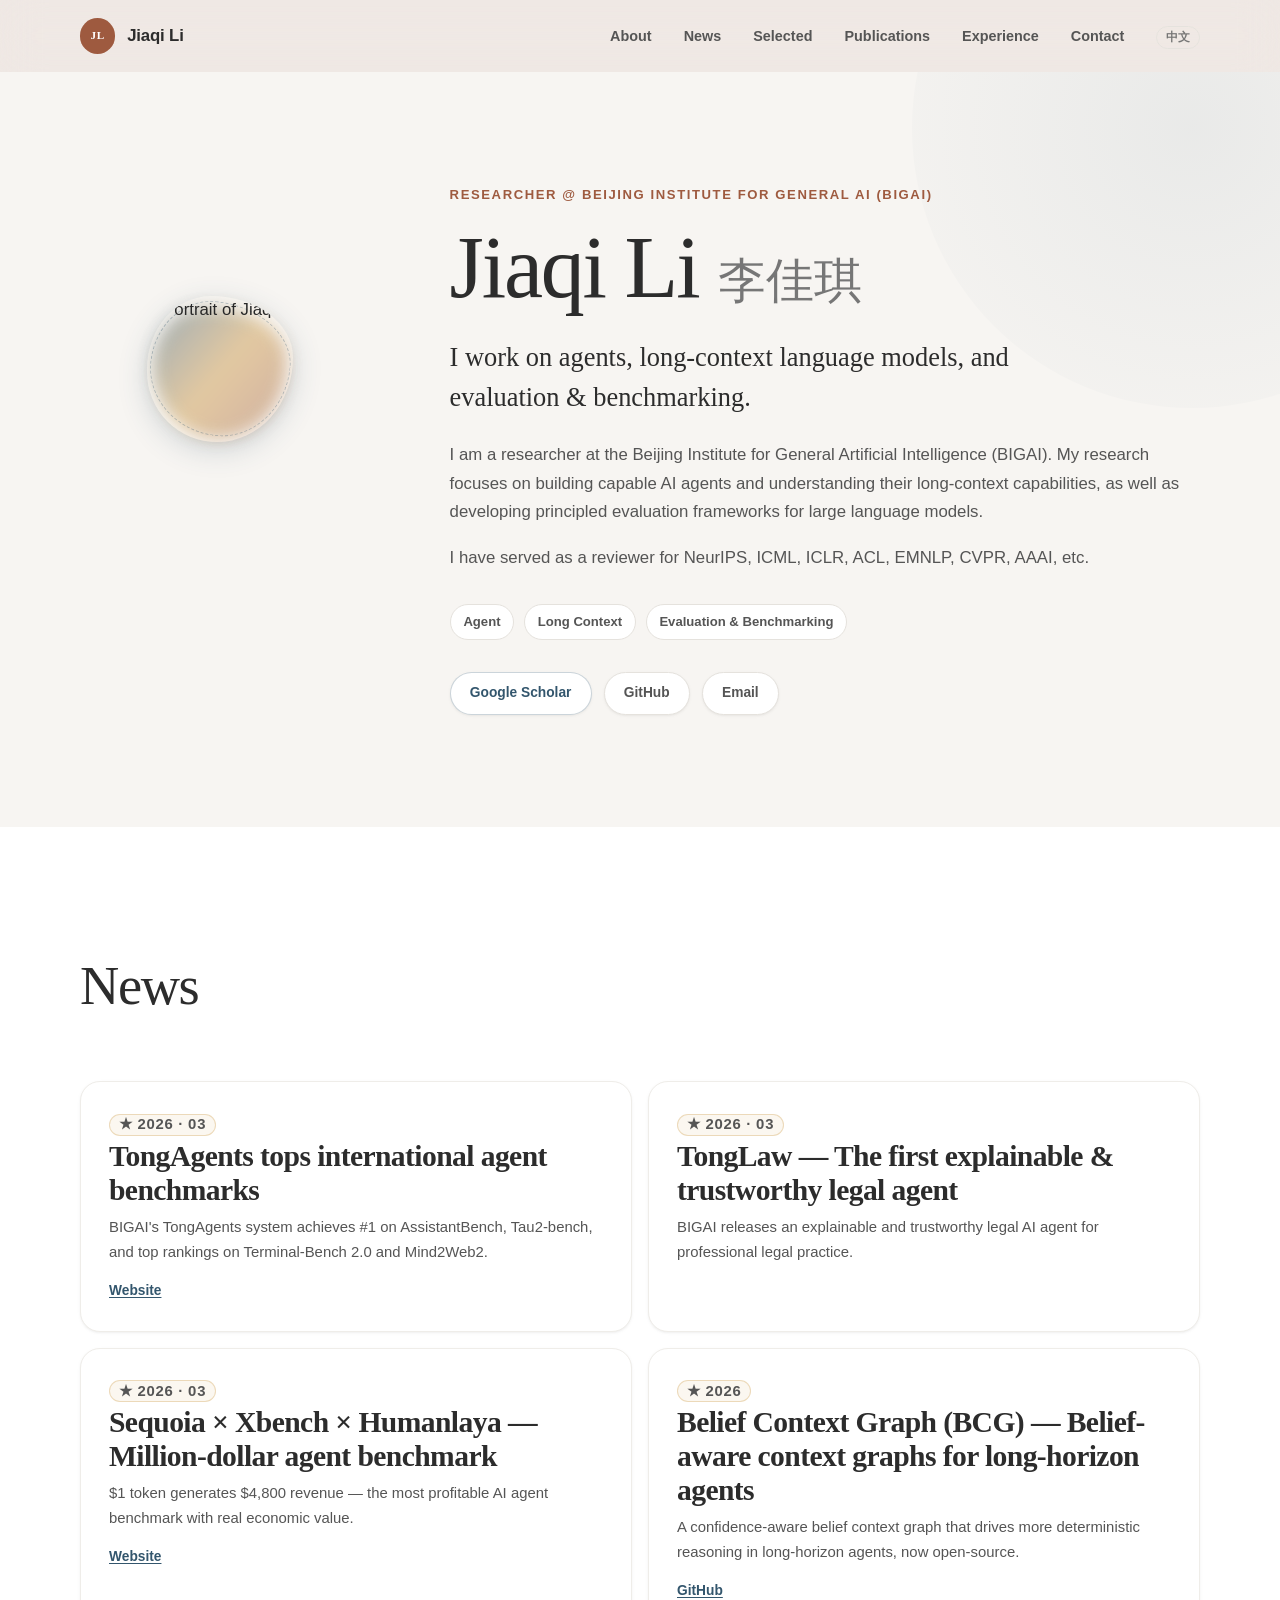
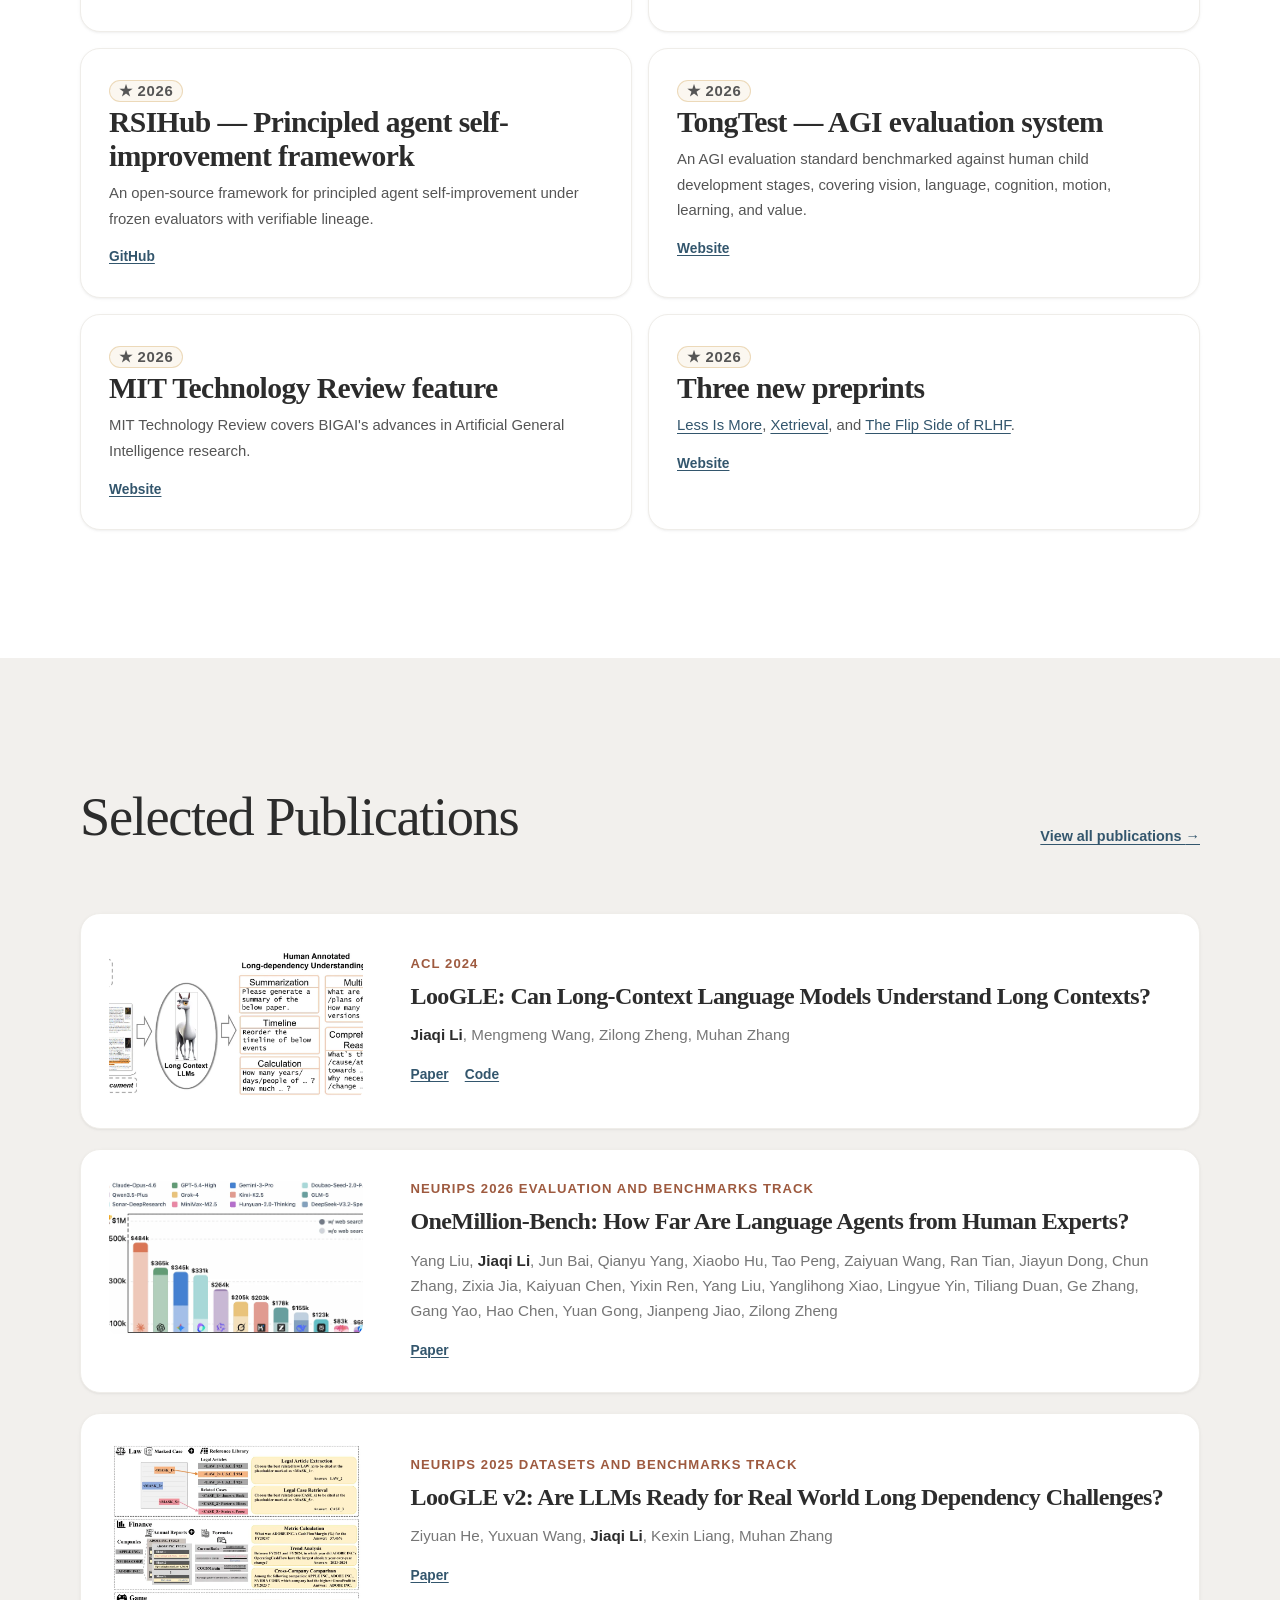
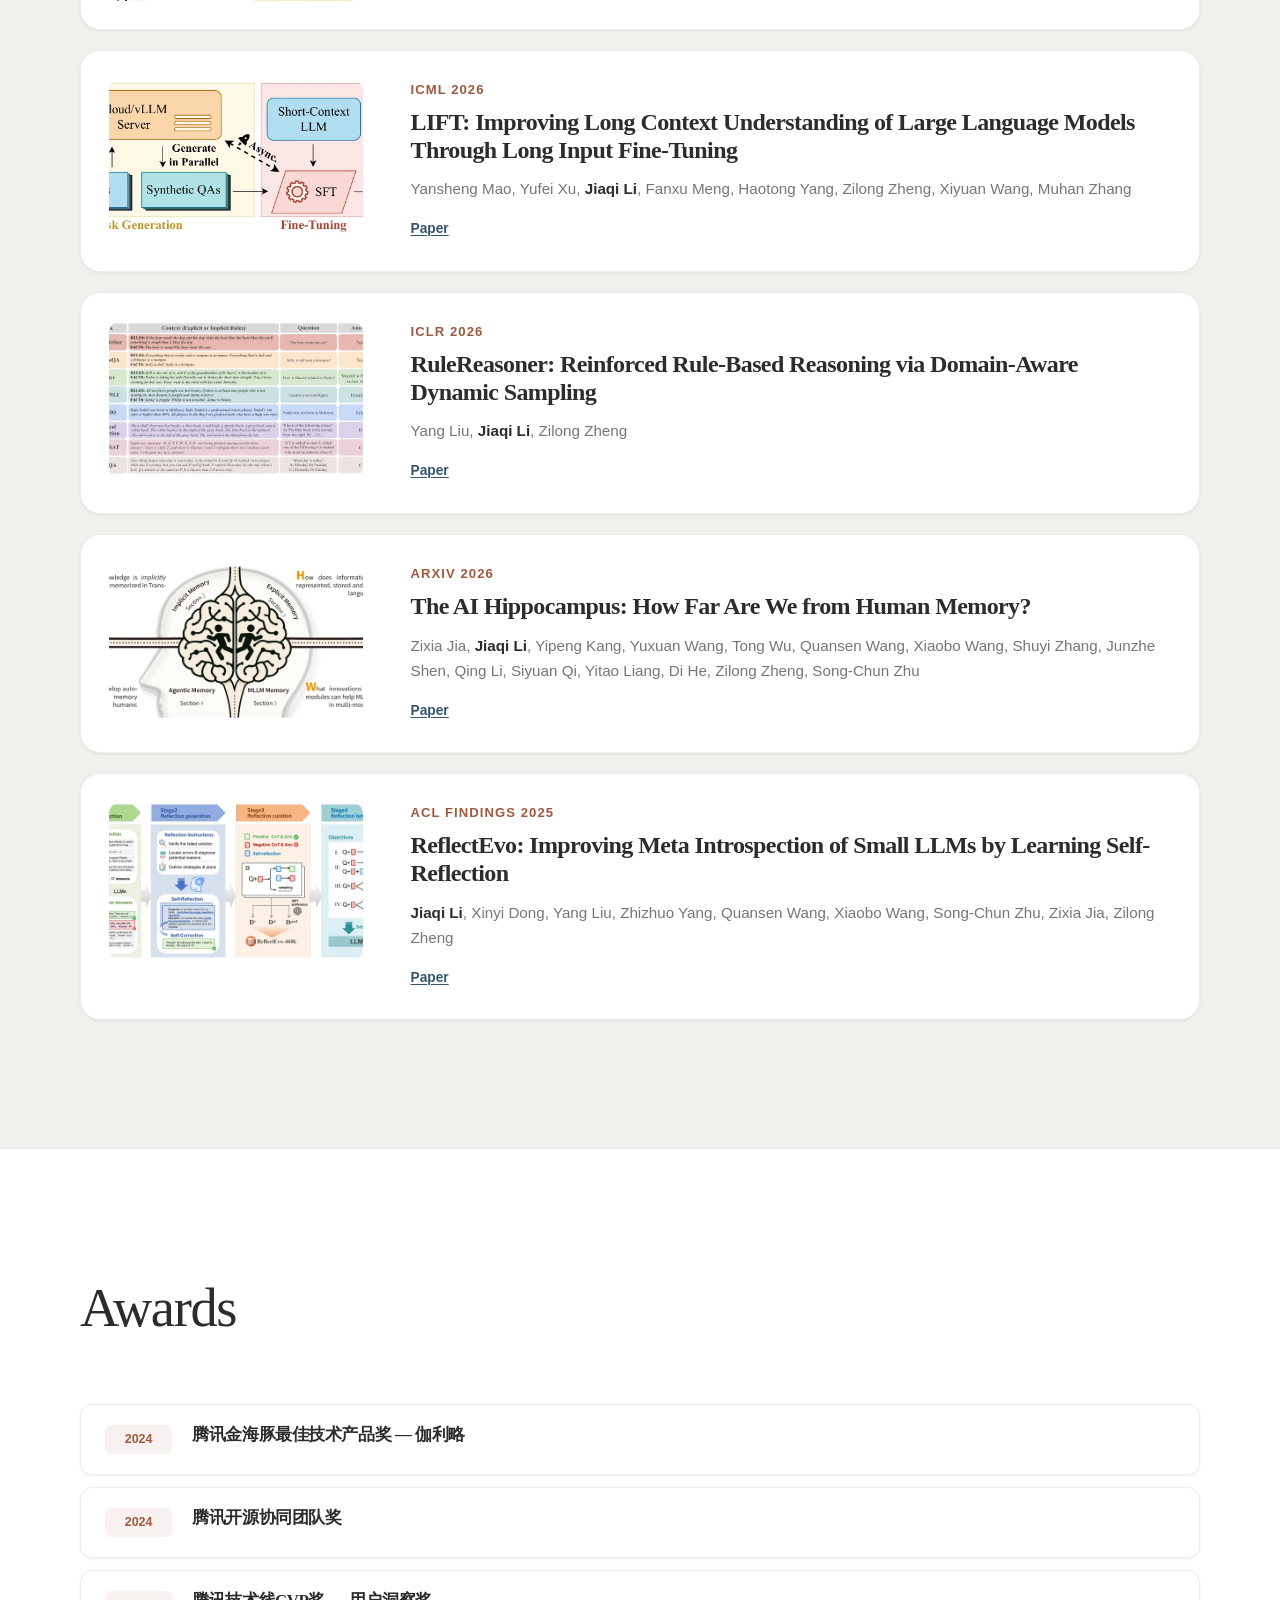
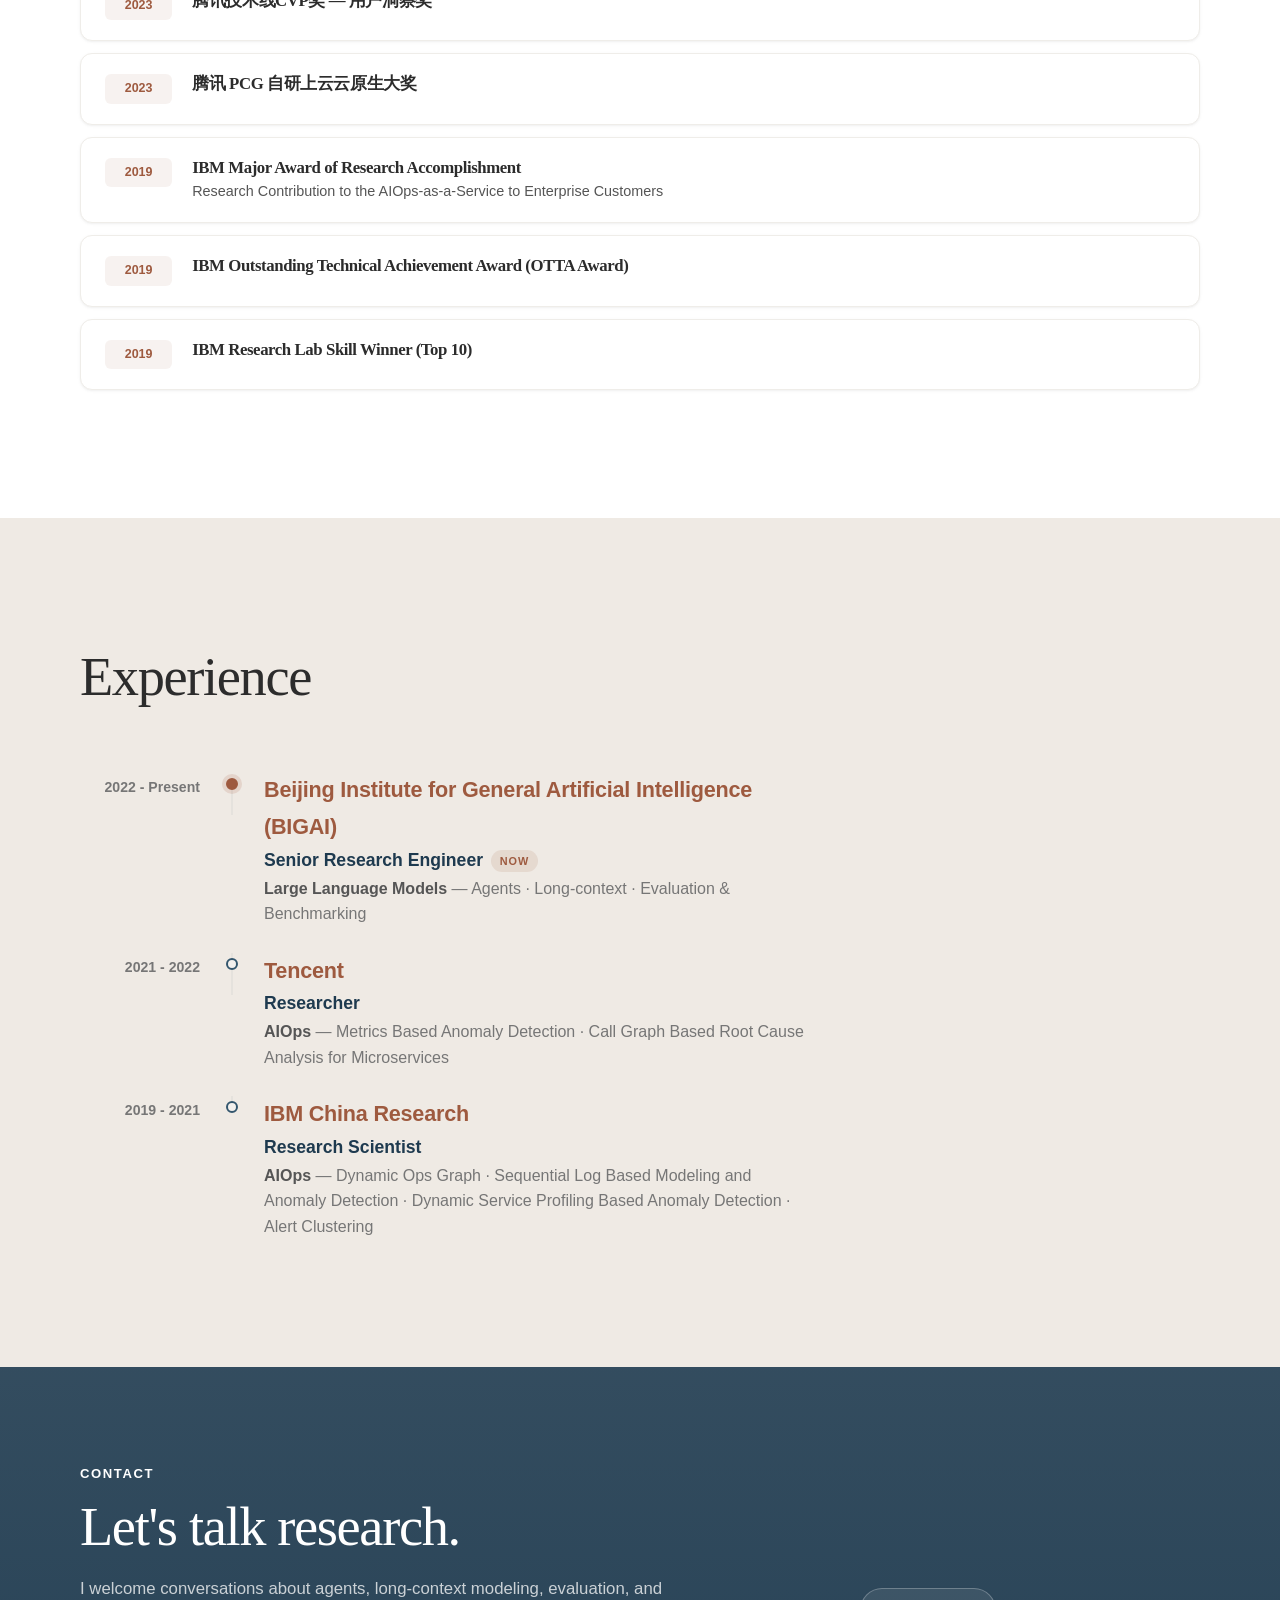
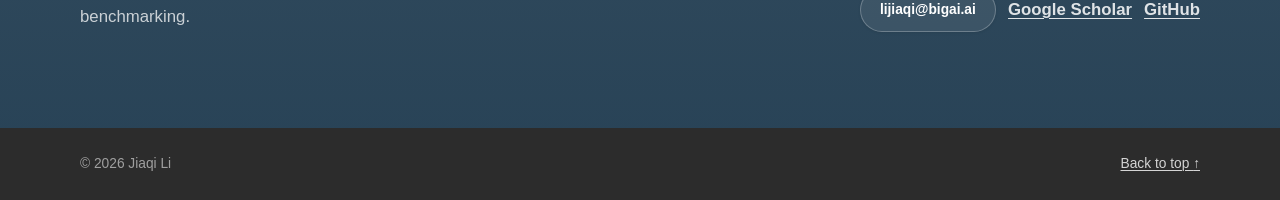
==== index.html @ 7f897779 "Put experience sub-directions on one line" ====
<!doctype html>
<html lang="en">
<head>
  <meta charset="utf-8">
  <meta name="viewport" content="width=device-width, initial-scale=1">
  <title>Jiaqi Li (李佳琪) — Agent & Long-Context Research</title>
  <meta name="description" content="Jiaqi Li is a researcher at Beijing Institute for General Artificial Intelligence (BIGAI), working on agents, long-context language models, and evaluation & benchmarking.">
  <meta name="author" content="Jiaqi Li">
  <meta name="theme-color" content="#f5e8d8">
  <link rel="canonical" href="https://jiaqili.github.io/">
  <link rel="icon" type="image/png" sizes="32x32" href="/favicon-32x32.png">
  <link rel="icon" type="image/png" sizes="16x16" href="/favicon-16x16.png">
  <link rel="stylesheet" href="/css/style.css">

  <meta property="og:type" content="profile">
  <meta property="og:title" content="Jiaqi Li (李佳琪) — Agent & Long-Context Research">
  <meta property="og:description" content="Research on agents, long-context language models, and evaluation & benchmarking at BIGAI.">
  <meta property="og:url" content="https://jiaqili.github.io/">
  <meta property="og:image" content="https://jiaqili.github.io/images/bg.webp">
  <meta property="og:image:width" content="1024">
  <meta property="og:image:height" content="683">
  <meta property="og:image:alt" content="A quiet mountain landscape">
  <meta name="twitter:card" content="summary_large_image">

  <script type="application/ld+json">
  {
    "@context": "https://schema.org",
    "@type": "Person",
    "name": "Jiaqi Li",
    "alternateName": "李佳琪",
    "url": "https://jiaqili.github.io/",
    "image": "https://jiaqili.github.io/images/photo.webp",
    "worksFor": {"@type": "Organization", "name": "Beijing Institute for General Artificial Intelligence (BIGAI)"},
    "knowsAbout": ["Agents", "Long-context language models", "Evaluation and benchmarking"],
    "sameAs": [
      "https://scholar.google.com/citations?user=C4Z2-rsAAAAJ",
      "https://github.com/jiaqili"
    ]
  }
  </script>
</head>
<body>
  <a class="skip-link" href="#main-content" data-cn="跳转到主内容">Skip to main content</a>

  <header class="site-header">
    <div class="container header-inner">
      <a class="wordmark" href="/" aria-label="Jiaqi Li, home">
        <span class="wordmark-mark" aria-hidden="true">JL</span><span data-cn="李佳琪">Jiaqi Li</span>
      </a>
      <nav aria-label="Primary navigation">
        <ul class="nav-list">
          <li><a href="#about" data-cn="关于">About</a></li>
          <li><a href="#news" data-cn="新闻">News</a></li>
          <li><a href="#publications" data-cn="精选">Selected</a></li>
          <li><a href="/publications.html" data-cn="全部论文">Publications</a></li>
          <li><a href="#experience" data-cn="履历">Experience</a></li>
          <li><a href="#contact" data-cn="联系">Contact</a></li>
          <li><button class="lang-btn" id="langToggle" aria-label="Switch language">中文</button></li>
        </ul>
      </nav>
    </div>
  </header>

  <main id="main-content">
    <section class="hero" id="about" aria-labelledby="about-title">
      <div class="container hero-grid">
        <div class="portrait-wrap">
          <div class="portrait-inner">
            <img class="portrait" src="/images/ab.webp" width="240" height="240" alt="Portrait of Jiaqi Li" fetchpriority="high">
          </div>
        </div>
        <div class="hero-copy">
          <p class="eyebrow" data-cn="研究员 · 北京通用人工智能研究院（BIGAI）">Researcher @ Beijing Institute for General AI (BIGAI)</p>
          <h1 id="about-title" data-cn="李佳琪">Jiaqi Li <span lang="zh-CN">李佳琪</span></h1>
          <p class="lead" data-cn="研究兴趣：智能体、长上下文语言模型、评测与基准测试。">I work on agents, long-context language models, and evaluation &amp; benchmarking.</p>
          <p data-cn="我是北京通用人工智能研究院（BIGAI）的研究员，研究重点包括构建能力强大的 AI 智能体、理解其长上下文处理能力，以及为大语言模型开发系统的评测框架。">
            I am a researcher at the Beijing Institute for General Artificial Intelligence (BIGAI). 
            My research focuses on building capable AI agents and understanding their long-context capabilities, 
            as well as developing principled evaluation frameworks for large language models.
          </p>
          <p data-cn="担任 NeurIPS、ICML、ICLR、ACL、EMNLP、CVPR、AAAI 等会议审稿人。">
            I have served as a reviewer for NeurIPS, ICML, ICLR, ACL, EMNLP, CVPR, AAAI, etc.
          </p>
          <ul class="research-topics" aria-label="Research topics">
            <li data-cn="智能体">Agent</li><li data-cn="长上下文">Long Context</li><li data-cn="评测与基准">Evaluation &amp; Benchmarking</li>
          </ul>
          <div class="hero-actions" aria-label="Profile links">
            <a class="button button-primary" href="https://scholar.google.com/citations?user=C4Z2-rsAAAAJ">Google Scholar</a>
            <a class="button" href="https://github.com/jiaqili">GitHub</a>
            <a class="button" href="mailto:lijiaqi@bigai.ai">Email</a>
          </div>
        </div>
      </div>
    </section>

    <section class="news-section" id="news" aria-labelledby="news-title">
      <div class="container">
        <div class="section-heading">
          <div><h2 id="news-title" data-cn="新闻">News</h2></div>
        </div>

        <div class="news-headlines">
          <article class="news-featured">
            <p class="news-stamp">★ 2026 · 03</p>
            <h3 data-cn="TongAgents 登顶多项国际智能体榜单">TongAgents tops international agent benchmarks</h3>
            <p data-cn="通研院自研 TongAgents 系统在 AssistantBench、Tau2-bench 等多项国际智能体榜单取得全球第一。">BIGAI's TongAgents system achieves #1 on AssistantBench, Tau2-bench, and top rankings on Terminal-Bench 2.0 and Mind2Web2.</p>
            <div class="news-links"><a href="https://www.bigai.ai/blog/news/%e4%ba%a7%e5%93%81%e8%83%bd%e5%8a%9b%e9%a2%86%e8%b7%91%e5%85%a8%e7%90%83%ef%bc%81%e9%80%9a%e7%a0%94%e9%99%a2-tongagents-%e7%99%bb%e4%b8%8a%e5%a4%9a%e9%a1%b9%e5%9b%bd%e9%99%85%e6%99%ba%e8%83%bd/">Website</a></div>
          </article>
          <article class="news-featured">
            <p class="news-stamp">★ 2026 · 03</p>
            <h3 data-cn="通鉴 TongLaw — 业内首个可解释可信法律智能体">TongLaw — The first explainable &amp; trustworthy legal agent</h3>
            <p data-cn="通研院发布面向法律实务场景的可解释、可信赖的法律智能体系统。">BIGAI releases an explainable and trustworthy legal AI agent for professional legal practice.</p>
            <div class="news-links"></div>
          </article>
          <article class="news-featured">
            <p class="news-stamp">★ 2026 · 03</p>
            <h3 data-cn="红杉中国 × Xbench × Humanlaya — 百万美金经济价值智能体评测集">Sequoia &times; Xbench &times; Humanlaya — Million-dollar agent benchmark</h3>
            <p data-cn="1美元Token撬动4800美元收益，AI挑战百万级基准，最赚钱Agent出现。">$1 token generates $4,800 revenue — the most profitable AI agent benchmark with real economic value.</p>
            <div class="news-links"><a href="https://www.bing.com/search?q=1%e7%be%8e%e5%85%83Token%e6%92%ac%e5%8a%9b4800%e7%be%8e%e5%85%83%e6%94%b6%e7%9b%8a%21AI%e6%8c%91%e6%88%98%e7%99%be%e4%b8%87%e7%ba%a7%e5%9f%ba%e5%87%86%2c%e6%9c%80%e8%b5%9a%e9%92%b1Agent%e5%87%ba%e7%8e%b0%e6%9c%ba%e5%99%a8%e4%b9%8b%e5%bf%83">Website</a></div>
          </article>
          <article class="news-featured">
            <p class="news-stamp">★ 2026</p>
            <h3 data-cn="Belief Context Graph (BCG) — 面向长程智能体的信念感知上下文网络">Belief Context Graph (BCG) — Belief-aware context graphs for long-horizon agents</h3>
            <p data-cn="基于置信度感知的上下文图，驱动长程智能体更确定的推理，开源发布。">A confidence-aware belief context graph that drives more deterministic reasoning in long-horizon agents, now open-source.</p>
            <div class="news-links"><a href="https://github.com/bigai-nlco/belief-context-graph">GitHub</a></div>
          </article>
          <article class="news-featured">
            <p class="news-stamp">★ 2026</p>
            <h3 data-cn="RSIHub — 原则性智能体自我进化框架">RSIHub — Principled agent self-improvement framework</h3>
            <p data-cn="在冻结评估器和声明变异边界下进行原则性智能体自我改进，记录可验证谱系。">An open-source framework for principled agent self-improvement under frozen evaluators with verifiable lineage.</p>
            <div class="news-links"><a href="https://github.com/simple-agent-lab/RSIHub">GitHub</a></div>
          </article>
          <article class="news-featured">
            <p class="news-stamp">★ 2026</p>
            <h3 data-cn="TongTest — 通用人工智能评测系统">TongTest — AGI evaluation system</h3>
            <p data-cn="通研院构建的以人类儿童发展阶段为基准的 AGI 评估标准，涵盖视觉、语言、认知、运动、学习、价值六大维度。">An AGI evaluation standard benchmarked against human child development stages, covering vision, language, cognition, motion, learning, and value.</p>
            <div class="news-links"><a href="https://tong-test.vercel.app/">Website</a></div>
          </article>
          <article class="news-featured">
            <p class="news-stamp">★ 2026</p>
            <h3 data-cn="麻省理工科技评论专题报道">MIT Technology Review feature</h3>
            <p data-cn="MIT Technology Review 报道通研院通用人工智能研究进展。">MIT Technology Review covers BIGAI's advances in Artificial General Intelligence research.</p>
            <div class="news-links"><a href="https://www.mittrchina.com/news/detail/14948">Website</a></div>
          </article>
          <article class="news-featured">
            <p class="news-stamp">★ 2026</p>
            <h3 data-cn="三篇新预印本">Three new preprints</h3>
            <p data-cn=""><a href="https://arxiv.org/abs/2605.27028">Less Is More</a>, <a href="https://arxiv.org/abs/2605.29507">Xetrieval</a>, and <a href="https://arxiv.org/abs/2605.30888">The Flip Side of RLHF</a>.</p>
            <div class="news-links"><a href="https://arxiv.org/abs/2605.27028">Website</a></div>
          </article>
        </div>
      </div>
    </section>

    <section class="publications-section" id="publications" aria-labelledby="publications-title">
      <div class="container">
        <div class="section-heading">
          <div><h2 id="publications-title" data-cn="精选论文">Selected Publications</h2></div>
          <a class="text-link" href="/publications.html" data-cn="查看全部论文 →">View all publications <span aria-hidden="true">→</span></a>
        </div>

        <div class="publication-list">

          <article class="publication">
            <div class="publication-media"><img src="/images/loogle.webp" width="635" height="325" alt="" loading="lazy" decoding="async"></div>
            <div class="publication-body">
              <p class="venue">ACL 2024</p>
              <h3>LooGLE: Can Long-Context Language Models Understand Long Contexts?</h3>
              
              <p class="authors"><strong>Jiaqi Li</strong>, Mengmeng Wang, Zilong Zheng, Muhan Zhang</p>
              <ul class="publication-links" aria-label="LooGLE resources"><li><a href="https://arxiv.org/abs/2311.04939">Paper</a></li><li><a href="https://github.com/MuLabPKU/LooGLE">Code</a></li></ul>
            </div>
          </article>

          <article class="publication">
            <div class="publication-media"><img src="/images/onemillionbench.webp" width="480" height="600" alt="" loading="lazy" decoding="async"></div>
            <div class="publication-body">
              <p class="venue">NeurIPS 2026 Evaluation and Benchmarks Track</p>
              <h3>OneMillion-Bench: How Far Are Language Agents from Human Experts?</h3>
              
              <p class="authors">Yang Liu, <strong>Jiaqi Li</strong>, Jun Bai, Qianyu Yang, Xiaobo Hu, Tao Peng, Zaiyuan Wang, Ran Tian, Jiayun Dong, Chun Zhang, Zixia Jia, Kaiyuan Chen, Yixin Ren, Yang Liu, Yanglihong Xiao, Lingyue Yin, Tiliang Duan, Ge Zhang, Gang Yao, Hao Chen, Yuan Gong, Jianpeng Jiao, Zilong Zheng</p>
              <ul class="publication-links" aria-label="OneMillion-Bench resources"><li><a href="https://arxiv.org/abs/2603.07980">Paper</a></li></ul>
            </div>
          </article>

          <article class="publication">
            <div class="publication-media"><img src="/images/loogle2.webp" width="480" height="270" alt="" loading="lazy" decoding="async"></div>
            <div class="publication-body">
              <p class="venue">NeurIPS 2025 Datasets and Benchmarks Track</p>
              <h3>LooGLE v2: Are LLMs Ready for Real World Long Dependency Challenges?</h3>
              
              <p class="authors">Ziyuan He, Yuxuan Wang, <strong>Jiaqi Li</strong>, Kexin Liang, Muhan Zhang</p>
              <ul class="publication-links" aria-label="LooGLE v2 resources"><li><a href="https://arxiv.org/abs/2510.22548">Paper</a></li></ul>
            </div>
          </article>

          <article class="publication">
            <div class="publication-media"><img src="/images/lift.webp" width="882" height="523" alt="" loading="lazy" decoding="async"></div>
            <div class="publication-body">
              <p class="venue">ICML 2026</p>
              <h3>LIFT: Improving Long Context Understanding of Large Language Models Through Long Input Fine-Tuning</h3>
              
              <p class="authors">Yansheng Mao, Yufei Xu, <strong>Jiaqi Li</strong>, Fanxu Meng, Haotong Yang, Zilong Zheng, Xiyuan Wang, Muhan Zhang</p>
              <ul class="publication-links" aria-label="LIFT resources"><li><a href="https://arxiv.org/abs/2502.14644">Paper</a></li></ul>
            </div>
          </article>

          <article class="publication">
            <div class="publication-media"><img src="/images/rulereasoner.webp" width="480" height="480" alt="" loading="lazy" decoding="async"></div>
            <div class="publication-body">
              <p class="venue">ICLR 2026</p>
              <h3>RuleReasoner: Reinforced Rule-Based Reasoning via Domain-Aware Dynamic Sampling</h3>
              
              <p class="authors">Yang Liu, <strong>Jiaqi Li</strong>, Zilong Zheng</p>
              <ul class="publication-links" aria-label="RuleReasoner resources"><li><a href="https://arxiv.org/abs/2602.00421">Paper</a></li></ul>
            </div>
          </article>

          <article class="publication">
            <div class="publication-media"><img src="/images/memorysurvey.webp" width="480" height="350" alt="" loading="lazy" decoding="async"></div>
            <div class="publication-body">
              <p class="venue">arXiv 2026</p>
              <h3>The AI Hippocampus: How Far Are We from Human Memory?</h3>
              
              <p class="authors">Zixia Jia, <strong>Jiaqi Li</strong>, Yipeng Kang, Yuxuan Wang, Tong Wu, Quansen Wang, Xiaobo Wang, Shuyi Zhang, Junzhe Shen, Qing Li, Siyuan Qi, Yitao Liang, Di He, Zilong Zheng, Song-Chun Zhu</p>
              <ul class="publication-links" aria-label="AI Hippocampus resources"><li><a href="https://arxiv.org/abs/2601.09113">Paper</a></li></ul>
            </div>
          </article>

          <article class="publication">
            <div class="publication-media"><img src="/images/reflectevo.webp" width="480" height="270" alt="" loading="lazy" decoding="async"></div>
            <div class="publication-body">
              <p class="venue">ACL Findings 2025</p>
              <h3>ReflectEvo: Improving Meta Introspection of Small LLMs by Learning Self-Reflection</h3>
              
              <p class="authors"><strong>Jiaqi Li</strong>, Xinyi Dong, Yang Liu, Zhizhuo Yang, Quansen Wang, Xiaobo Wang, Song-Chun Zhu, Zixia Jia, Zilong Zheng</p>
              <ul class="publication-links" aria-label="ReflectEvo resources"><li><a href="https://arxiv.org/abs/2505.16475">Paper</a></li></ul>
            </div>
          </article>

        </div>
      </div>
    </section>

    <section class="awards-section" id="awards" aria-labelledby="awards-title">
      <div class="container">
        <div class="section-heading">
          <div><h2 id="awards-title" data-cn="获奖">Awards</h2></div>
        </div>
        <div class="awards-grid">
          <div class="award-card">
            <span class="award-card-year">2024</span>
            <div class="award-card-body">
              <h3>腾讯金海豚最佳技术产品奖 — 伽利略</h3>
            </div>
          </div>
          <div class="award-card">
            <span class="award-card-year">2024</span>
            <div class="award-card-body">
              <h3>腾讯开源协同团队奖</h3>
            </div>
          </div>
          <div class="award-card">
            <span class="award-card-year">2023</span>
            <div class="award-card-body">
              <h3>腾讯技术线CVP奖 — 用户洞察奖</h3>
            </div>
          </div>
          <div class="award-card">
            <span class="award-card-year">2023</span>
            <div class="award-card-body">
              <h3>腾讯 PCG 自研上云云原生大奖</h3>
            </div>
          </div>
          <div class="award-card">
            <span class="award-card-year">2019</span>
            <div class="award-card-body">
              <h3>IBM Major Award of Research Accomplishment</h3>
              <p>Research Contribution to the AIOps-as-a-Service to Enterprise Customers</p>
            </div>
          </div>
          <div class="award-card">
            <span class="award-card-year">2019</span>
            <div class="award-card-body">
              <h3>IBM Outstanding Technical Achievement Award (OTTA Award)</h3>
            </div>
          </div>
          <div class="award-card">
            <span class="award-card-year">2019</span>
            <div class="award-card-body">
              <h3>IBM Research Lab Skill Winner (Top 10)</h3>
            </div>
          </div>
        </div>
      </div>
    </section>

    <section class="experience-section" id="experience" aria-labelledby="experience-title">
      <div class="container">
        <div class="section-heading">
          <div><h2 id="experience-title" data-cn="履历">Experience</h2></div>
        </div>

        <div class="exp-wrap">
          <div class="exp-item current">
            <p class="exp-when" data-cn="至今">2022 - Present</p>
            <div class="node"><div class="dot"></div></div>
            <div class="exp-body">
              <p class="exp-org" data-cn="北京通用人工智能研究院">Beijing Institute for General Artificial Intelligence (BIGAI)</p>
              <p class="exp-role" data-cn="高级研究工程师">Senior Research Engineer<span class="exp-chip" data-cn="当前">Now</span></p>
              <p class="exp-note" data-cn="大语言模型——智能体 · 长上下文 · 评测与基准"><strong>Large Language Models</strong> — Agents · Long-context · Evaluation &amp; Benchmarking</p>
            </div>
          </div>

          <div class="exp-item">
            <p class="exp-when" data-cn="至今">2021 - 2022</p>
            <div class="node"><div class="dot"></div></div>
            <div class="exp-body">
              <p class="exp-org" data-cn="腾讯">Tencent</p>
              <p class="exp-role" data-cn="应用研究员">Researcher</p>
              <p class="exp-note" data-cn="智能运维——微服务指标异常检测，微服务调用链根因定位"><strong>AIOps</strong> — Metrics Based Anomaly Detection · Call Graph Based Root Cause Analysis for Microservices</p>
            </div>
          </div>

          <div class="exp-item">
            <p class="exp-when" data-cn="至今">2019 - 2021</p>
            <div class="node"><div class="dot"></div></div>
            <div class="exp-body">
              <p class="exp-org" data-cn="IBM中国研究院">IBM China Research</p>
              <p class="exp-role" data-cn="研究科学家">Research Scientist</p>
              <p class="exp-note" data-cn="智能运维——动态运维图谱，基于日志序列建模异常检测，基于动态服务画像异常检测，告警压缩"><strong>AIOps</strong> — Dynamic Ops Graph · Sequential Log Based Modeling and Anomaly Detection · Dynamic Service Profiling Based Anomaly Detection · Alert Clustering</p>
            </div>
          </div>


        </div>
      </div>
    </section>

    <section class="contact-section" id="contact" aria-labelledby="contact-title">
      <div class="container contact-card">
        <div><p class="eyebrow" data-cn="联系">Contact</p><h2 id="contact-title" data-cn="联系我">Let's talk research.</h2><p data-cn="欢迎交流关于智能体、长上下文建模、评测与基准的话题。">I welcome conversations about agents, long-context modeling, evaluation, and benchmarking.</p></div>
        <div class="contact-links">
          <a class="button button-light" href="mailto:lijiaqi@bigai.ai">lijiaqi@bigai.ai</a>
          <a href="https://scholar.google.com/citations?user=C4Z2-rsAAAAJ">Google Scholar</a><a href="https://github.com/jiaqili">GitHub</a>
        </div>
      </div>
    </section>
  </main>

  <footer class="site-footer"><div class="container footer-inner"><p data-cn="© 2026 李佳琪">&copy; 2026 Jiaqi Li</p><a href="#main-content" data-cn="回到顶部 ↑">Back to top <span aria-hidden="true">&uarr;</span></a></div></footer>

  <script src="/js/i18n.js"></script>
</body>
</html>
---- css/style.css ----
:root {
  color-scheme: light;
  --ink: #2c2c2c;
  --ink-soft: #555;
  --muted: #767676;
  --muted-light: #999;
  --paper: #f7f5f2;
  --surface: #ffffff;
  --surface-soft: #f2f0ed;
  --line: #e5e2dd;
  --line-light: #efede9;
  --accent: #33566d;
  --accent-dark: #1e3a4f;
  --accent-soft: #eaeff3;
  --warm: #9e5a3f;
  --warm-soft: #f3e6df;
  --mustard: #c9943e;
  --shadow-sm: 0 1px 2px rgba(0,0,0,0.04), 0 1px 4px rgba(0,0,0,0.03);
  --shadow-md: 0 4px 16px rgba(0,0,0,0.05), 0 2px 8px rgba(0,0,0,0.03);
  --shadow-lg: 0 12px 40px rgba(0,0,0,0.06), 0 4px 16px rgba(0,0,0,0.04);
  --radius: 20px;
  --radius-sm: 12px;
  --content: 1120px;
}

*, *::before, *::after { box-sizing: border-box; }

html {
  scroll-behavior: smooth;
  scroll-padding-top: 6rem;
}

body {
  margin: 0;
  background: var(--paper);
  color: var(--ink);
  font-family: Inter, ui-sans-serif, -apple-system, BlinkMacSystemFont, "Segoe UI", sans-serif;
  font-size: 1.05rem;
  line-height: 1.7;
  text-rendering: optimizeLegibility;
  -webkit-font-smoothing: antialiased;
}

img { display: block; max-width: 100%; }
a { color: var(--accent); text-decoration-thickness: 0.08em; text-underline-offset: 0.18em; transition: color 180ms ease; }
a:hover { color: var(--accent-dark); }
a:focus-visible, button:focus-visible { outline: 3px solid var(--warm); outline-offset: 4px; border-radius: 4px; }
h1, h2, h3, p { margin-top: 0; }

h1, h2, h3 {
  font-family: Georgia, "Times New Roman", serif;
  line-height: 1.15;
  letter-spacing: -0.025em;
  font-weight: 500;
}

h1 { margin-bottom: 1.25rem; font-size: clamp(2.75rem, 7vw, 5.5rem); color: var(--ink); }
h1 span { display: inline-block; color: var(--muted); font-size: 0.55em; letter-spacing: 0; font-weight: 400; }
h2 { margin-bottom: 0; font-size: clamp(2rem, 4.5vw, 3.4rem); }
h3 { margin-bottom: 0.75rem; font-size: clamp(1.1rem, 2.2vw, 1.5rem); font-weight: 600; color: var(--ink); }

.container { width: min(calc(100% - 2.5rem), var(--content)); margin-inline: auto; }

.skip-link {
  position: fixed;
  z-index: 100;
  top: 0.75rem;
  left: 0.75rem;
  padding: 0.7rem 1rem;
  transform: translateY(-160%);
  border-radius: 999px;
  background: var(--ink);
  color: white;
}

.skip-link:focus { transform: translateY(0); }

.site-header {
  position: sticky;
  z-index: 20;
  top: 0;
  border-bottom: none;
  background: rgba(158, 90, 63, 0.08);
  backdrop-filter: blur(20px);
  -webkit-backdrop-filter: blur(20px);
}

.header-inner, .footer-inner {
  display: flex;
  align-items: center;
  justify-content: space-between;
  min-height: 4.5rem;
  gap: 1.5rem;
}

.wordmark {
  display: inline-flex;
  align-items: center;
  gap: 0.75rem;
  color: var(--ink);
  font-weight: 700;
  text-decoration: none;
  letter-spacing: -0.01em;
}

.wordmark-mark {
  display: grid;
  width: 2.2rem;
  height: 2.2rem;
  place-items: center;
  border-radius: 50%;
  background: var(--warm);
  color: white;
  font-family: Georgia, "Times New Roman", serif;
  font-size: 0.7rem;
  letter-spacing: 0.06em;
}

.nav-list, .research-topics, .publication-links { margin: 0; padding: 0; list-style: none; }
.nav-list { display: flex; gap: clamp(0.8rem, 3vw, 2rem); }
.nav-list a { color: var(--ink-soft); font-size: 0.9rem; font-weight: 600; text-decoration: none; transition: color 180ms ease; }
.nav-list a:hover { color: var(--warm); }

.lang-btn {
  background: none;
  border: 1px solid var(--line);
  border-radius: 999px;
  padding: 0.2rem 0.55rem;
  font-size: 0.72rem;
  font-weight: 700;
  color: var(--muted);
  cursor: pointer;
  transition: border-color 160ms ease, color 160ms ease;
}
.lang-btn:hover { border-color: var(--accent); color: var(--accent); }
.lang-btn:focus-visible { outline: 3px solid var(--warm); outline-offset: 4px; }

.hero { position: relative; overflow: hidden; padding-block: clamp(4rem, 10vw, 7rem); }
.hero::after {
  position: absolute;
  z-index: -1;
  top: -14rem;
  right: -12rem;
  width: 35rem;
  height: 35rem;
  border-radius: 50%;
  background: radial-gradient(circle, rgba(51, 86, 109, 0.07), rgba(51, 86, 109, 0));
  content: "";
}

.hero-grid {
  display: grid;
  grid-template-columns: minmax(200px, 280px) minmax(0, 1fr);
  align-items: start;
  gap: clamp(2.5rem, 7vw, 6rem);
}

.portrait-wrap {
  position: sticky;
  top: 7rem;
  display: flex;
  align-items: center;
  justify-content: center;
}

.portrait-inner {
  position: relative;
  isolation: isolate;
  display: flex;
  align-items: center;
  justify-content: center;
  --frame-color: rgba(51, 86, 109, 0.3);
}

.portrait-inner::before {
  content: "";
  position: absolute;
  top: 5%;
  left: 4%;
  z-index: -1;
  width: 92%;
  height: 90%;
  border-radius: 38% 62% 52% 48% / 46% 42% 58% 54%;
  background: linear-gradient(135deg, var(--accent), var(--mustard), var(--warm));
  filter: blur(8px);
  opacity: 0.45;
  transform: rotate(-4deg) translateY(4px);
  transition: transform 500ms ease, opacity 500ms ease, filter 500ms ease;
}

.portrait-inner:hover::before {
  transform: rotate(3deg) translateY(-2px);
  opacity: 0.6;
  filter: blur(10px);
}

.portrait-inner::after {
  content: "";
  position: absolute;
  top: 4%;
  left: 2%;
  z-index: -1;
  width: 96%;
  height: 92%;
  border: 1.5px dashed var(--frame-color);
  border-radius: 42% 58% 48% 52% / 50% 44% 56% 50%;
  transform: rotate(6deg);
  transition: transform 500ms ease, border-color 400ms ease;
}

.portrait-inner:hover::after {
  transform: rotate(-6deg);
  border-color: rgba(201, 148, 62, 0.45);
}

.portrait {
  width: 100%;
  height: auto;
  border-radius: 44% 56% 52% 48% / 50% 42% 58% 48%;
  box-shadow: 0 8px 30px rgba(51, 86, 109, 0.2);
  filter: saturate(0.95) contrast(1.05);
  transition: border-radius 800ms ease, box-shadow 400ms ease;
}

.portrait-inner:hover .portrait {
  border-radius: 52% 48% 46% 54% / 46% 54% 46% 54%;
  box-shadow: 0 12px 40px rgba(51, 86, 109, 0.3);
}

.eyebrow {
  margin-bottom: 0.65rem;
  color: var(--warm);
  font-size: 0.82rem;
  font-weight: 700;
  letter-spacing: 0.12em;
  text-transform: uppercase;
}

.lead {
  max-width: 38rem;
  margin-bottom: 1.5rem;
  color: var(--ink);
  font-family: Georgia, "Times New Roman", serif;
  font-size: clamp(1.25rem, 2.8vw, 1.65rem);
  line-height: 1.5;
}

.hero-copy > p:not(.eyebrow):not(.lead) { max-width: 47rem; color: var(--ink-soft); }
.research-topics { display: flex; flex-wrap: wrap; gap: 0.6rem; margin-block: 2rem; }
.research-topics li {
  padding: 0.35rem 0.8rem;
  border: 1px solid var(--line);
  border-radius: 999px;
  background: var(--surface);
  color: var(--ink-soft);
  font-size: 0.82rem;
  font-weight: 550;
}

.hero-actions, .contact-links { display: flex; flex-wrap: wrap; align-items: center; gap: 0.75rem; }
.button {
  display: inline-flex;
  min-height: 2.7rem;
  align-items: center;
  justify-content: center;
  padding: 0.5rem 1.2rem;
  border: 1px solid var(--line);
  border-radius: 999px;
  background: var(--surface);
  color: var(--ink-soft);
  font-size: 0.86rem;
  font-weight: 650;
  text-decoration: none;
  transition: transform 160ms ease, box-shadow 160ms ease, border-color 160ms ease, background-color 160ms ease;
  box-shadow: var(--shadow-sm);
}

.button:hover { transform: translateY(-2px); border-color: rgba(44, 44, 44, 0.2); box-shadow: var(--shadow-md); background: var(--surface); color: var(--ink); }
.button-primary { border-color: rgba(51, 86, 109, 0.25); background: var(--surface); color: var(--accent); }
.button-primary:hover { border-color: rgba(51, 86, 109, 0.4); background: var(--accent-soft); color: var(--accent-dark); }

.publications-section {
  padding-block: clamp(4.5rem, 10vw, 8rem);
  background: var(--surface-soft);
}

.section-heading {
  display: flex;
  align-items: end;
  justify-content: space-between;
  gap: 2rem;
  margin-bottom: clamp(2.5rem, 6vw, 4rem);
}

.text-link { flex: none; font-size: 0.9rem; font-weight: 700; }
.publication-list { display: grid; gap: 1.25rem; }
.publication {
  display: grid;
  grid-template-columns: minmax(180px, 0.75fr) minmax(0, 2.25fr);
  gap: clamp(1.5rem, 4vw, 3rem);
  padding: clamp(1.25rem, 3vw, 1.75rem);
  border: 1px solid var(--line-light);
  border-radius: var(--radius);
  background: var(--surface);
  box-shadow: var(--shadow-sm);
  transition: box-shadow 300ms ease, transform 300ms ease;
}

.publication:hover {
  box-shadow: var(--shadow-md);
  transform: translateY(-2px);
}

.publication-media {
  display: grid;
  place-items: center;
  overflow: hidden;
  border-radius: var(--radius-sm);
  background: var(--surface-soft);
  aspect-ratio: 16 / 10;
}

.publication-media img { width: 100%; height: 100%; object-fit: cover; }
.publication-body { align-self: center; }
.venue {
  margin-bottom: 0.5rem;
  color: var(--warm);
  font-size: 0.82rem;
  font-weight: 750;
  letter-spacing: 0.08em;
  text-transform: uppercase;
}

.authors { margin-bottom: 0.8rem; color: var(--muted); font-size: 0.95rem; line-height: 1.65; }
.authors strong { color: var(--ink); font-weight: 650; }
sup { position: relative; top: -0.25em; font-size: 0.68em; }
.publication-links { display: flex; flex-wrap: wrap; gap: 0.5rem 1rem; }
.publication-links a { font-size: 0.86rem; font-weight: 700; }
.publication-note { margin: 1.25rem 0 0; color: var(--muted); font-size: 0.85rem; }

.news-section, .experience-section {
  padding-block: clamp(4.5rem, 10vw, 8rem);
}

.news-section { background: var(--surface); }
.awards-section { background: var(--surface); padding-block: clamp(4.5rem, 10vw, 8rem); border-top: 1px solid var(--line-light); }
.experience-section { background: #efeae4; }
.heading-sub { color: var(--muted); font-size: 0.92rem; }

.news-headlines {
  display: grid;
  grid-template-columns: repeat(2, 1fr);
  gap: 1rem;
}

.news-featured {
  padding: clamp(1.25rem, 3vw, 1.75rem);
  border: 1px solid var(--line-light);
  border-radius: var(--radius);
  background: var(--surface);
  box-shadow: var(--shadow-sm);
  transition: box-shadow 300ms ease, transform 300ms ease;
}

.news-featured:hover {
  box-shadow: var(--shadow-md);
  transform: translateY(-2px);
}

.news-stamp {
  display: inline-block;
  margin-bottom: 1.5rem;
  padding: 0.05rem 0.55rem;
  border: 1px solid rgba(201, 148, 62, 0.3);
  border-radius: 999px;
  background: rgba(201, 148, 62, 0.08);
  color: var(--accent-dark);
  font-size: 0.5rem;
  font-weight: 650;
  line-height: 1.25;
  letter-spacing: 0.05em;
  text-transform: uppercase;
}

.news-featured h3 { margin-bottom: 0.5rem; font-size: clamp(1.35rem, 2.8vw, 1.85rem); letter-spacing: -0.02em; }
.news-featured p { margin: 0; color: var(--ink-soft); font-size: 0.93rem; }
.news-links { display: flex; gap: 1.1rem; margin-top: 0.85rem; }
.news-links a { font-size: 0.86rem; font-weight: 700; }

.awards-grid { display: grid; gap: 0.75rem; }
.award-card {
  display: flex;
  align-items: flex-start;
  gap: 1.25rem;
  padding: clamp(1rem, 2vw, 1.25rem) clamp(1.25rem, 3vw, 1.5rem);
  border: 1px solid var(--line-light);
  border-radius: var(--radius-sm);
  background: var(--surface);
  box-shadow: var(--shadow-sm);
  transition: box-shadow 300ms ease, transform 300ms ease;
}
.award-card:hover { box-shadow: var(--shadow-md); transform: translateY(-2px); }
.award-card-year {
  flex: none;
  width: 4.2rem;
  padding: 0.25rem 0;
  border-radius: 6px;
  background: rgba(158, 90, 63, 0.08);
  color: var(--warm);
  font-size: 0.78rem;
  font-weight: 700;
  text-align: center;
  font-variant-numeric: tabular-nums;
}
.award-card-body h3 { margin-bottom: 0.2rem; font-size: 1.05rem; font-weight: 600; color: var(--ink); }
.award-card-body p { margin: 0; color: var(--ink-soft); font-size: 0.9rem; line-height: 1.55; }

.exp-wrap { position: relative; display: grid; gap: 1.6rem; max-width: 46rem; }
.exp-item {
  display: grid;
  grid-template-columns: 7.5rem 2rem 1fr;
  align-items: start;
  gap: 0 1rem;
}
.exp-when {
  margin: 0.2rem 0 0;
  color: var(--muted);
  font-size: 0.88rem;
  font-weight: 700;
  font-variant-numeric: tabular-nums;
  text-align: right;
}
.node { position: relative; display: flex; justify-content: center; padding-top: 0.32rem; }
.node::before {
  content: "";
  position: absolute;
  top: 0;
  width: 2px;
  height: calc(100% + 1.6rem);
  background: var(--line);
}
.exp-item:first-child .node::before { top: 0.32rem; height: calc(100% + 1.6rem - 0.32rem); }
.exp-item:last-child .node::before { height: 0.32rem; }
.dot {
  position: relative;
  z-index: 1;
  width: 12px;
  height: 12px;
  border-radius: 50%;
  border: 2.5px solid var(--accent);
  background: var(--surface-soft);
}
.exp-item.current .dot {
  border-color: var(--warm);
  background: var(--warm);
  box-shadow: 0 0 0 4px rgba(158, 90, 63, 0.15);
}
.exp-body p { margin: 0; }
.exp-org { color: var(--warm); font-size: 1.35rem; font-weight: 700; letter-spacing: -0.01em; }
.exp-role { margin-top: 0.3rem; color: var(--accent-dark); font-size: 1.1rem; font-weight: 600; }
.exp-note { margin-top: 0.5rem; color: var(--muted); font-size: 1rem; line-height: 1.6; }
.exp-note strong { color: var(--ink-soft); font-weight: 650; }
.exp-awards { margin: 0.5rem 0 0; padding: 0.5rem 0 0 0; list-style: none; border-top: 1px solid var(--line-light); }
.exp-awards li { padding: 0.15rem 0 0.15rem 1rem; color: var(--muted); font-size: 0.82rem; line-height: 1.5; }
.exp-awards li::before { content: "·"; position: absolute; left: 0.35rem; color: var(--muted-light); font-weight: 400; }
.award-year { display: inline-block; margin-right: 0.35rem; padding: 0 0.4rem; border-radius: 3px; background: rgba(158, 90, 63, 0.08); color: var(--warm); font-size: 0.68rem; font-weight: 650; font-variant-numeric: tabular-nums; }
.exp-chip {
  display: inline-block;
  margin-left: 0.5rem;
  padding: 0.1rem 0.55rem;
  border-radius: 999px;
  background: rgba(158, 90, 63, 0.12);
  color: var(--warm);
  font-size: 0.68rem;
  font-weight: 750;
  letter-spacing: 0.08em;
  text-transform: uppercase;
  vertical-align: middle;
}

.contact-section {
  padding-block: clamp(3.5rem, 8vw, 6rem);
  background: linear-gradient(rgba(30, 58, 79, 0.9), rgba(30, 58, 79, 0.95)), url("/images/bg.webp") center / cover;
  color: white;
}

.contact-card {
  display: grid;
  grid-template-columns: minmax(0, 1.5fr) minmax(240px, 0.8fr);
  align-items: end;
  gap: 3rem;
}

.contact-card h2, .contact-card .eyebrow { color: white; }
.contact-card p:not(.eyebrow) { max-width: 42rem; margin: 1rem 0 0; color: rgba(255,255,255,0.75); }
.contact-links { justify-content: flex-end; }
.contact-links > a:not(.button) { color: rgba(255,255,255,0.85); font-weight: 600; }
.contact-links > a:not(.button):hover { color: white; }
.button-light { border-color: rgba(255,255,255,0.25); color: white; background: rgba(255,255,255,0.08); }
.button-light:hover { border-color: rgba(255,255,255,0.45); background: rgba(255,255,255,0.15); color: white; }

.site-footer { background: var(--ink); color: rgba(255,255,255,0.55); font-size: 0.86rem; }
.site-footer p { margin: 0; }
.site-footer a { color: rgba(255,255,255,0.8); }
.site-footer a:hover { color: white; }

@media (max-width: 820px) {
  .hero-grid, .publication, .contact-card { grid-template-columns: 1fr; }
  .portrait-wrap { position: static; width: min(62vw, 260px); }
  .section-heading { align-items: start; flex-direction: column; }
  .publication-media { min-height: 170px; max-height: 290px; }
  .publication:hover { transform: none; }
  .contact-links { justify-content: flex-start; }
  .exp-item { grid-template-columns: 5.5rem 1.6rem 1fr; gap: 0 0.75rem; }
  .exp-when { font-size: 0.82rem; }
}

@media (max-width: 560px) {
  .container { width: min(calc(100% - 1.5rem), var(--content)); }
  .header-inner { min-height: 4rem; }
  .wordmark > span:last-child { display: none; }
  .nav-list { gap: 0.75rem; }
  .nav-list a { font-size: 0.8rem; }
  .hero { padding-top: 3rem; }
  .news-headlines { grid-template-columns: 1fr; }
  .publication { padding: 0.85rem; border-radius: var(--radius-sm); }
  .publication-body { padding: 0.35rem 0.35rem 0.65rem; }
  .footer-inner { min-height: 5rem; }
}

@media (prefers-reduced-motion: reduce) {
  html { scroll-behavior: auto; }
  *, *::before, *::after { scroll-behavior: auto !important; transition-duration: 0.01ms !important; }
}
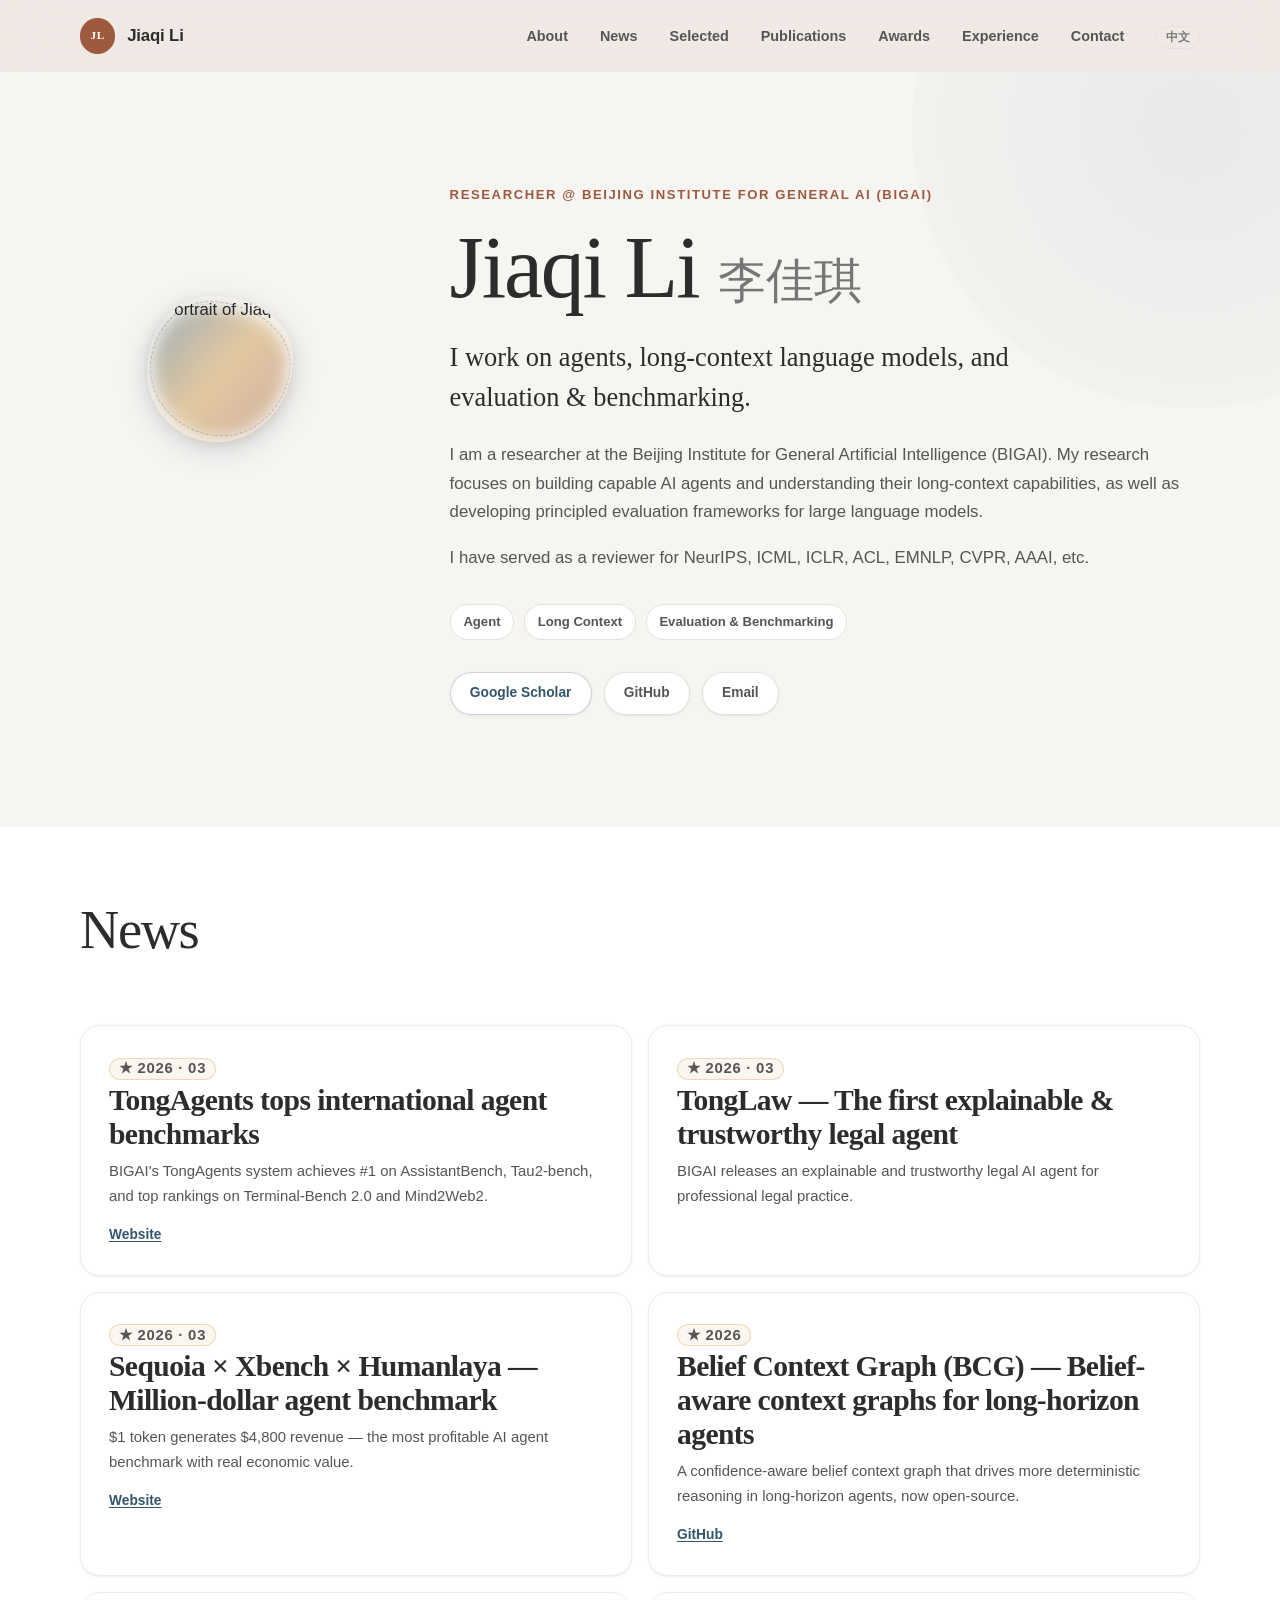
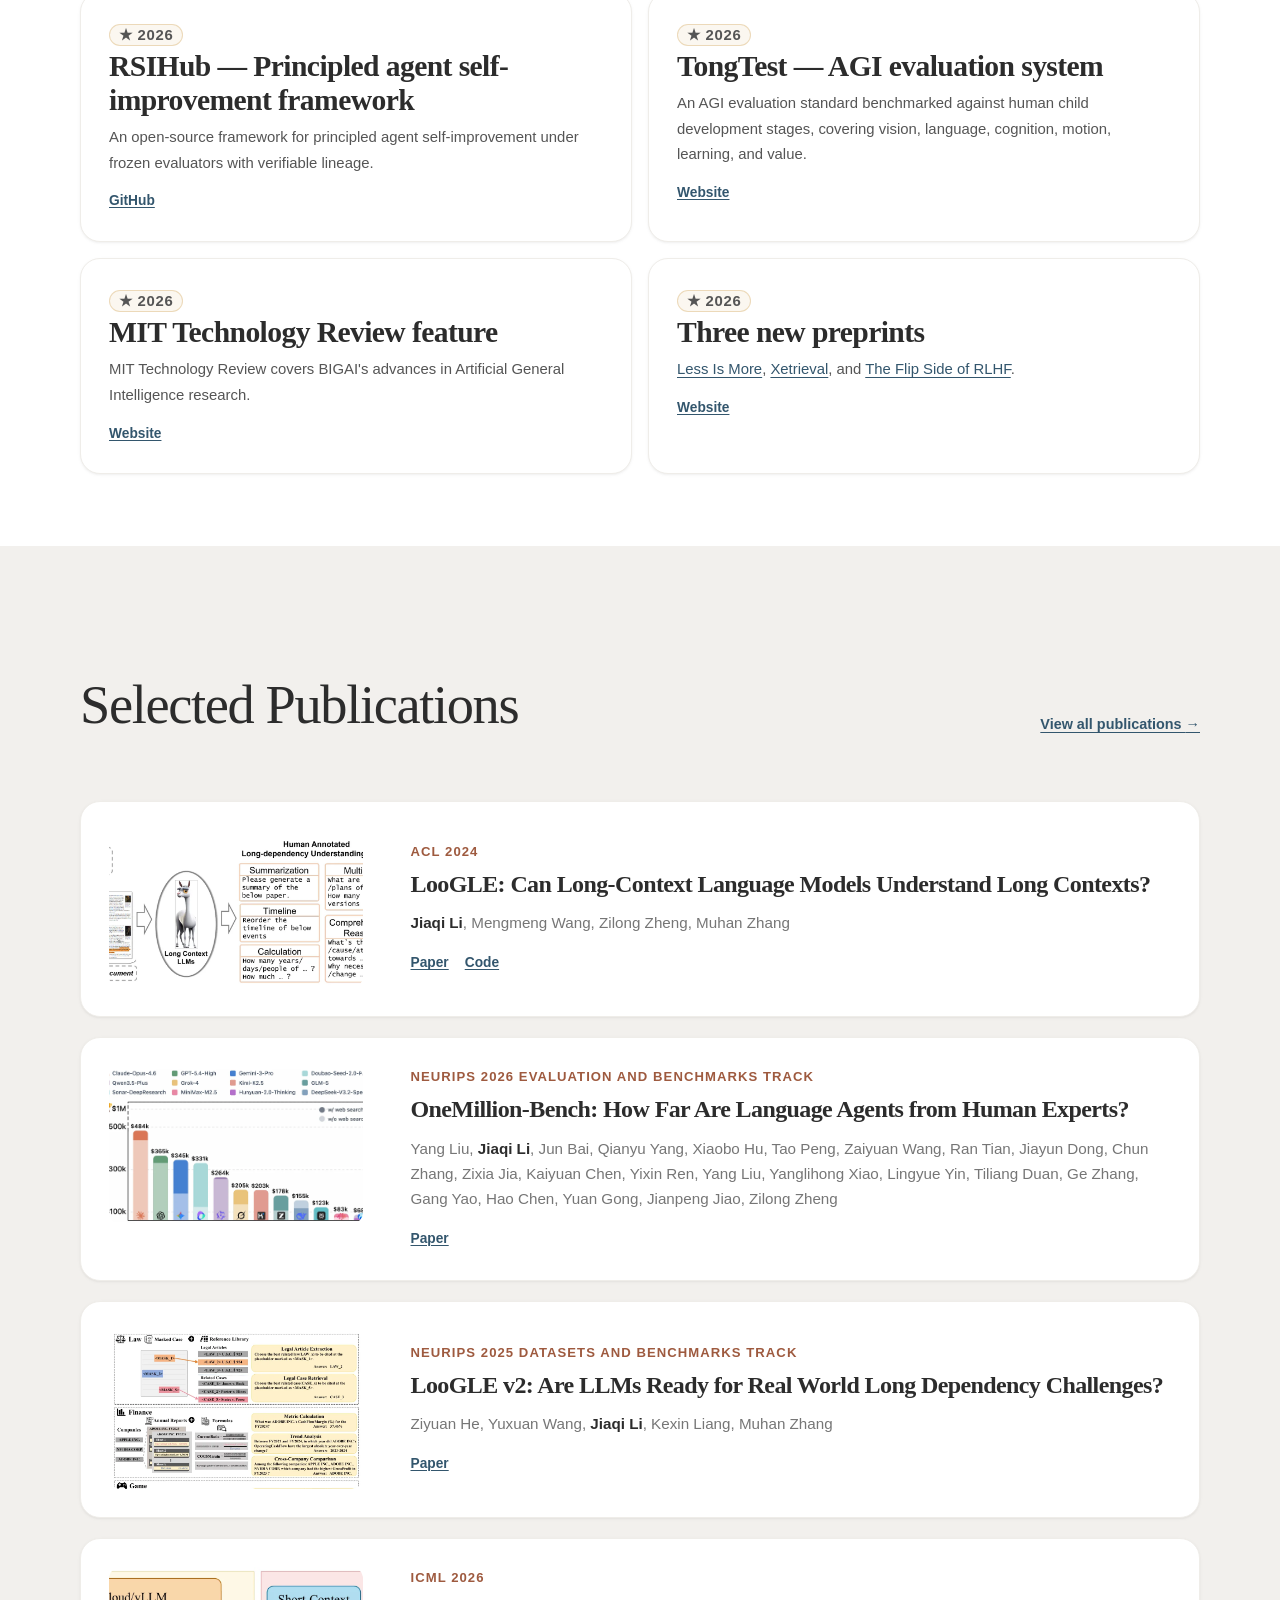
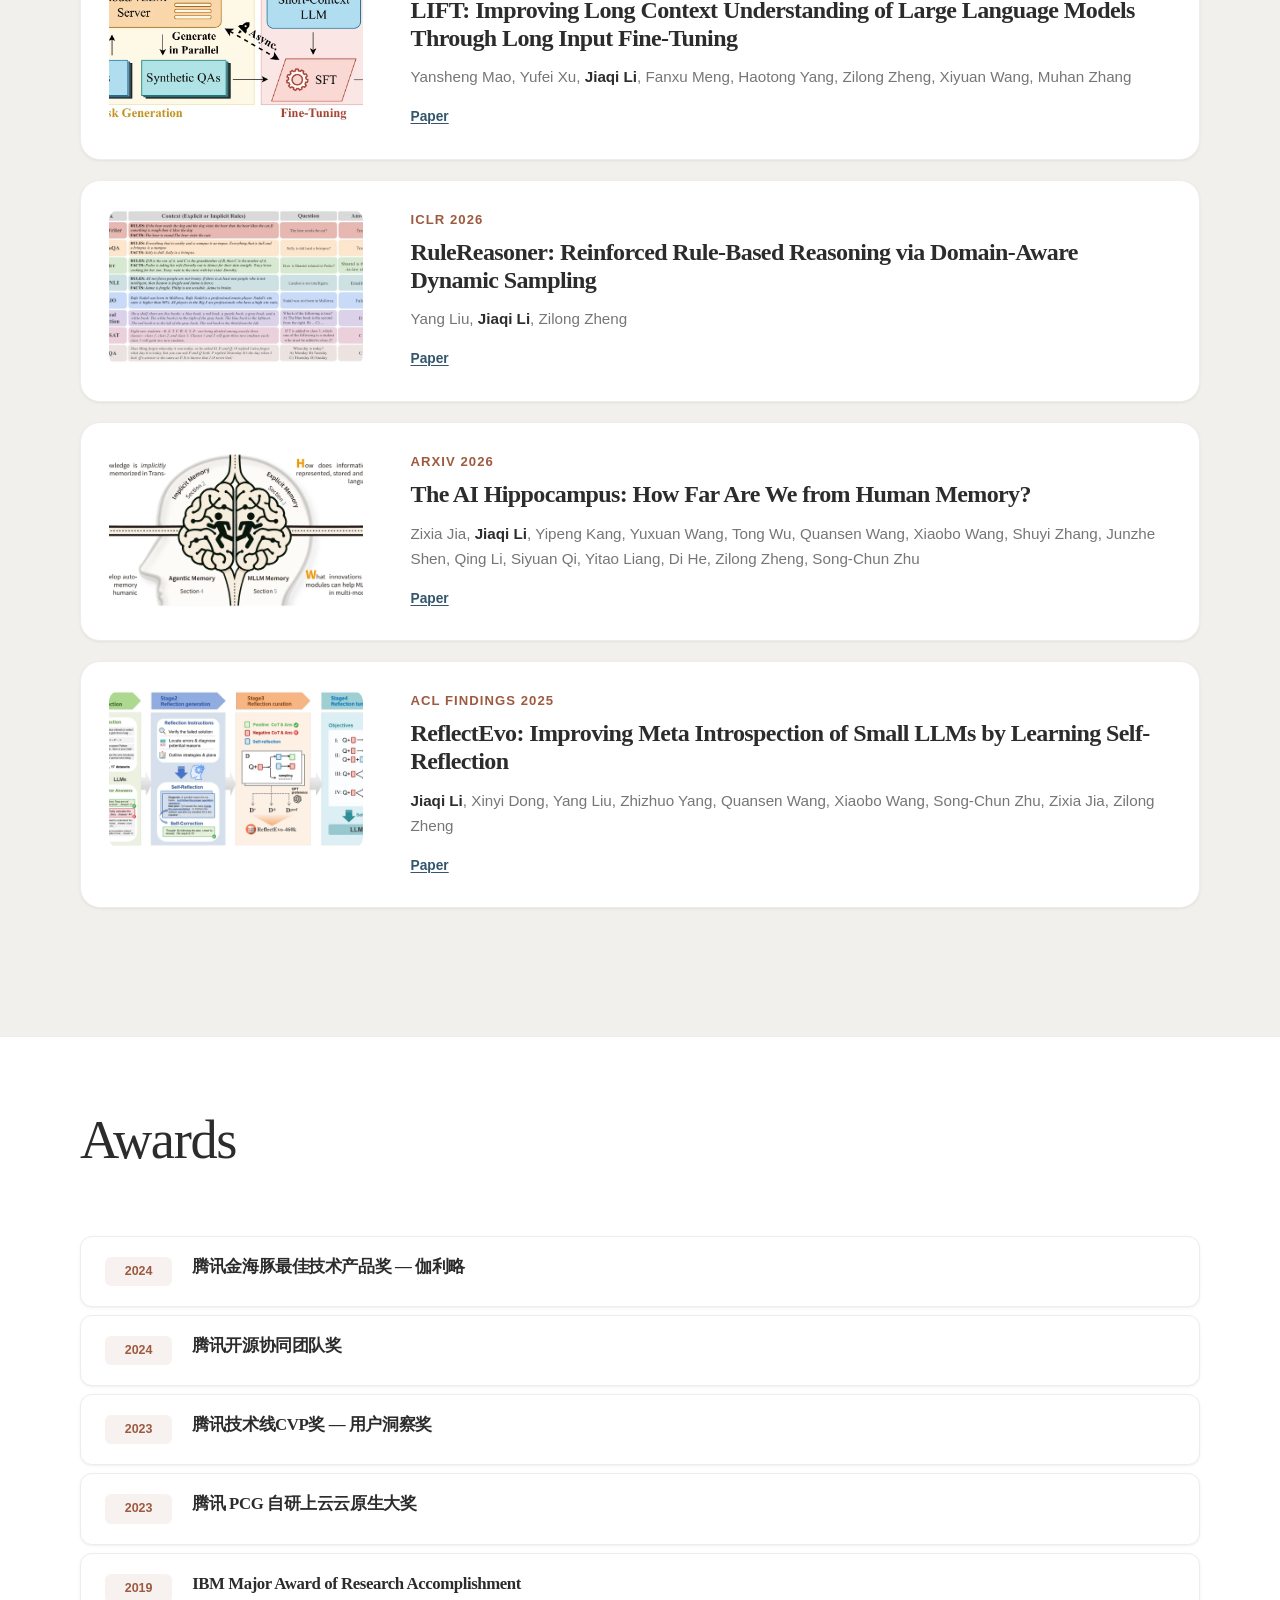
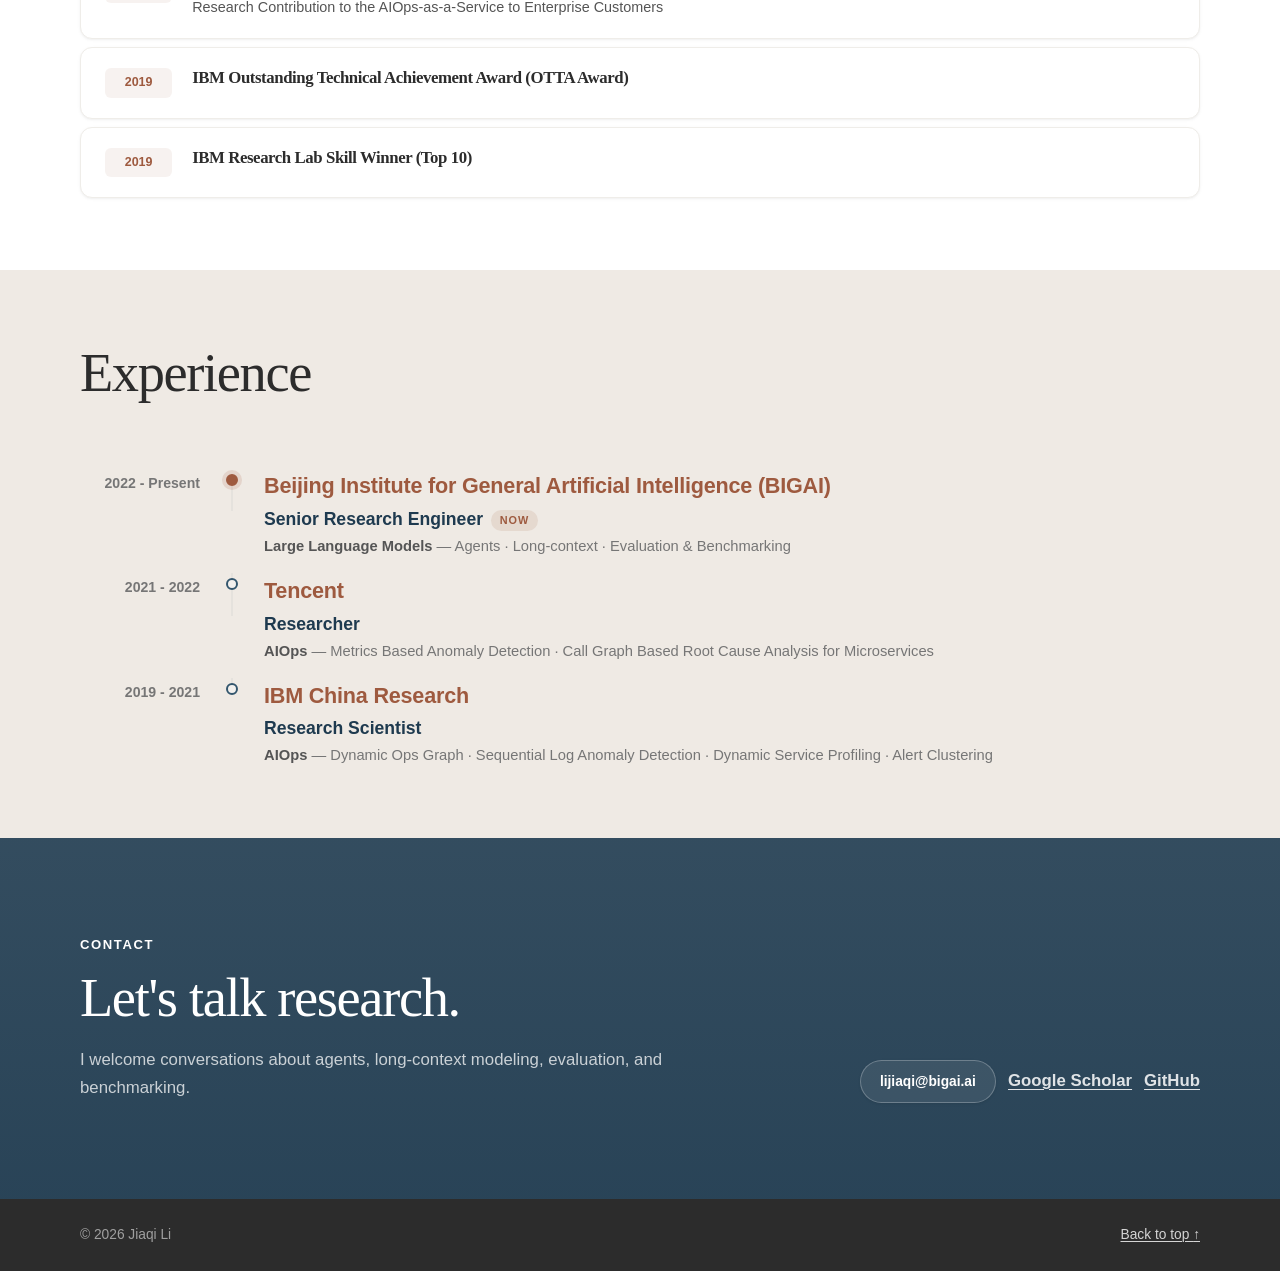
==== commit d5cf8769: "Compact awards/experience sections, add Awards to nav" ====
--- a/index.html
+++ b/index.html
@@ -53,6 +53,7 @@
           <li><a href="#news" data-cn="新闻">News</a></li>
           <li><a href="#publications" data-cn="精选">Selected</a></li>
           <li><a href="/publications.html" data-cn="全部论文">Publications</a></li>
+          <li><a href="#awards" data-cn="获奖">Awards</a></li>
           <li><a href="#experience" data-cn="履历">Experience</a></li>
           <li><a href="#contact" data-cn="联系">Contact</a></li>
           <li><button class="lang-btn" id="langToggle" aria-label="Switch language">中文</button></li>
@@ -328,7 +329,7 @@
             <div class="exp-body">
               <p class="exp-org" data-cn="IBM中国研究院">IBM China Research</p>
               <p class="exp-role" data-cn="研究科学家">Research Scientist</p>
-              <p class="exp-note" data-cn="智能运维——动态运维图谱，基于日志序列建模异常检测，基于动态服务画像异常检测，告警压缩"><strong>AIOps</strong> — Dynamic Ops Graph · Sequential Log Based Modeling and Anomaly Detection · Dynamic Service Profiling Based Anomaly Detection · Alert Clustering</p>
+              <p class="exp-note" data-cn="智能运维——动态运维图谱，基于日志序列建模异常检测，基于动态服务画像异常检测，告警压缩"><strong>AIOps</strong> — Dynamic Ops Graph · Sequential Log Anomaly Detection · Dynamic Service Profiling · Alert Clustering</p>
             </div>
           </div>
 
--- a/css/style.css
+++ b/css/style.css
@@ -339,11 +339,11 @@
 .publication-note { margin: 1.25rem 0 0; color: var(--muted); font-size: 0.85rem; }
 
 .news-section, .experience-section {
-  padding-block: clamp(4.5rem, 10vw, 8rem);
+  padding-block: clamp(2.5rem, 6vw, 4.5rem);
 }
 
 .news-section { background: var(--surface); }
-.awards-section { background: var(--surface); padding-block: clamp(4.5rem, 10vw, 8rem); border-top: 1px solid var(--line-light); }
+.awards-section { background: var(--surface); padding-block: clamp(2.5rem, 6vw, 4.5rem); border-top: 1px solid var(--line-light); }
 .experience-section { background: #efeae4; }
 .heading-sub { color: var(--muted); font-size: 0.92rem; }
 
@@ -387,7 +387,7 @@
 .news-links { display: flex; gap: 1.1rem; margin-top: 0.85rem; }
 .news-links a { font-size: 0.86rem; font-weight: 700; }
 
-.awards-grid { display: grid; gap: 0.75rem; }
+.awards-grid { display: grid; gap: 0.5rem; }
 .award-card {
   display: flex;
   align-items: flex-start;
@@ -415,7 +415,7 @@
 .award-card-body h3 { margin-bottom: 0.2rem; font-size: 1.05rem; font-weight: 600; color: var(--ink); }
 .award-card-body p { margin: 0; color: var(--ink-soft); font-size: 0.9rem; line-height: 1.55; }
 
-.exp-wrap { position: relative; display: grid; gap: 1.6rem; max-width: 46rem; }
+.exp-wrap { position: relative; display: grid; gap: 1rem; max-width: none; }
 .exp-item {
   display: grid;
   grid-template-columns: 7.5rem 2rem 1fr;
@@ -458,7 +458,7 @@
 .exp-body p { margin: 0; }
 .exp-org { color: var(--warm); font-size: 1.35rem; font-weight: 700; letter-spacing: -0.01em; }
 .exp-role { margin-top: 0.3rem; color: var(--accent-dark); font-size: 1.1rem; font-weight: 600; }
-.exp-note { margin-top: 0.5rem; color: var(--muted); font-size: 1rem; line-height: 1.6; }
+.exp-note { margin-top: 0.5rem; color: var(--muted); font-size: 0.92rem; line-height: 1.5; white-space: nowrap; }
 .exp-note strong { color: var(--ink-soft); font-weight: 650; }
 .exp-awards { margin: 0.5rem 0 0; padding: 0.5rem 0 0 0; list-style: none; border-top: 1px solid var(--line-light); }
 .exp-awards li { padding: 0.15rem 0 0.15rem 1rem; color: var(--muted); font-size: 0.82rem; line-height: 1.5; }
@@ -513,6 +513,7 @@
   .contact-links { justify-content: flex-start; }
   .exp-item { grid-template-columns: 5.5rem 1.6rem 1fr; gap: 0 0.75rem; }
   .exp-when { font-size: 0.82rem; }
+  .exp-note { white-space: normal; }
 }
 
 @media (max-width: 560px) {
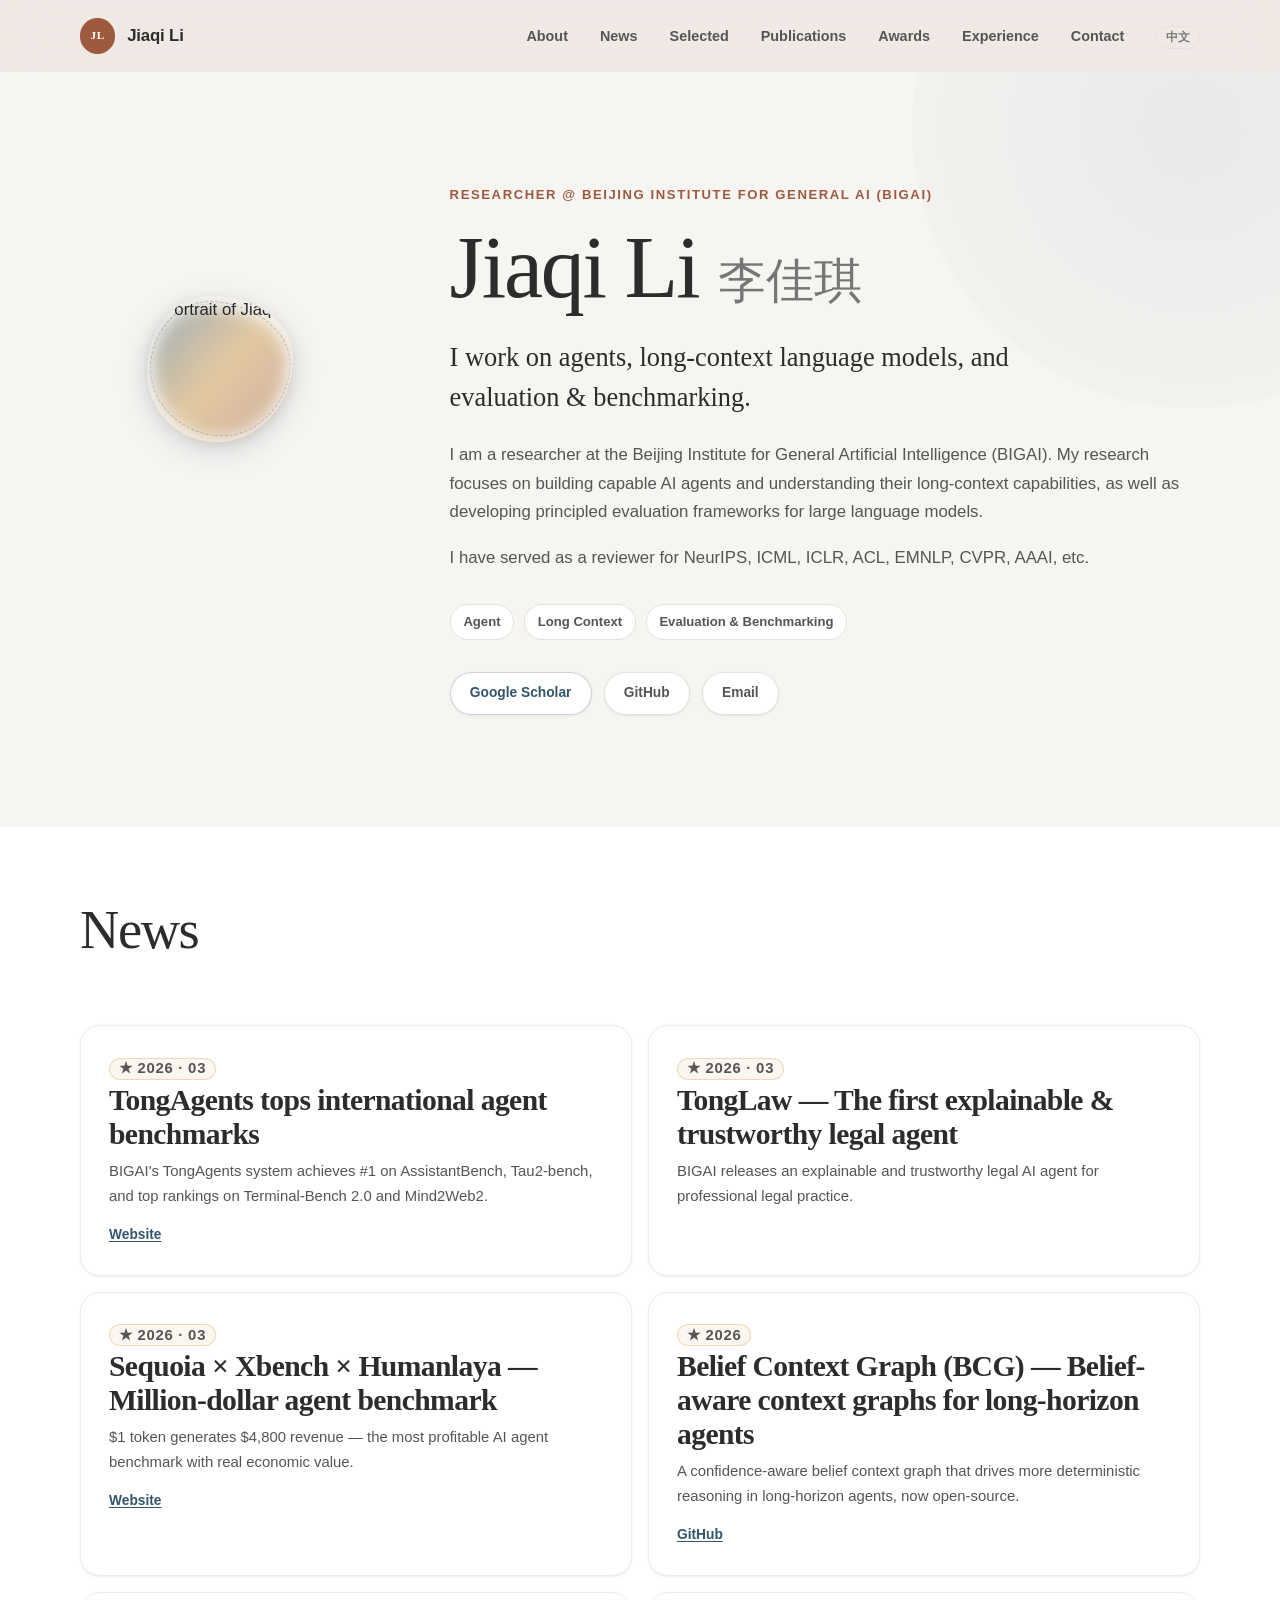
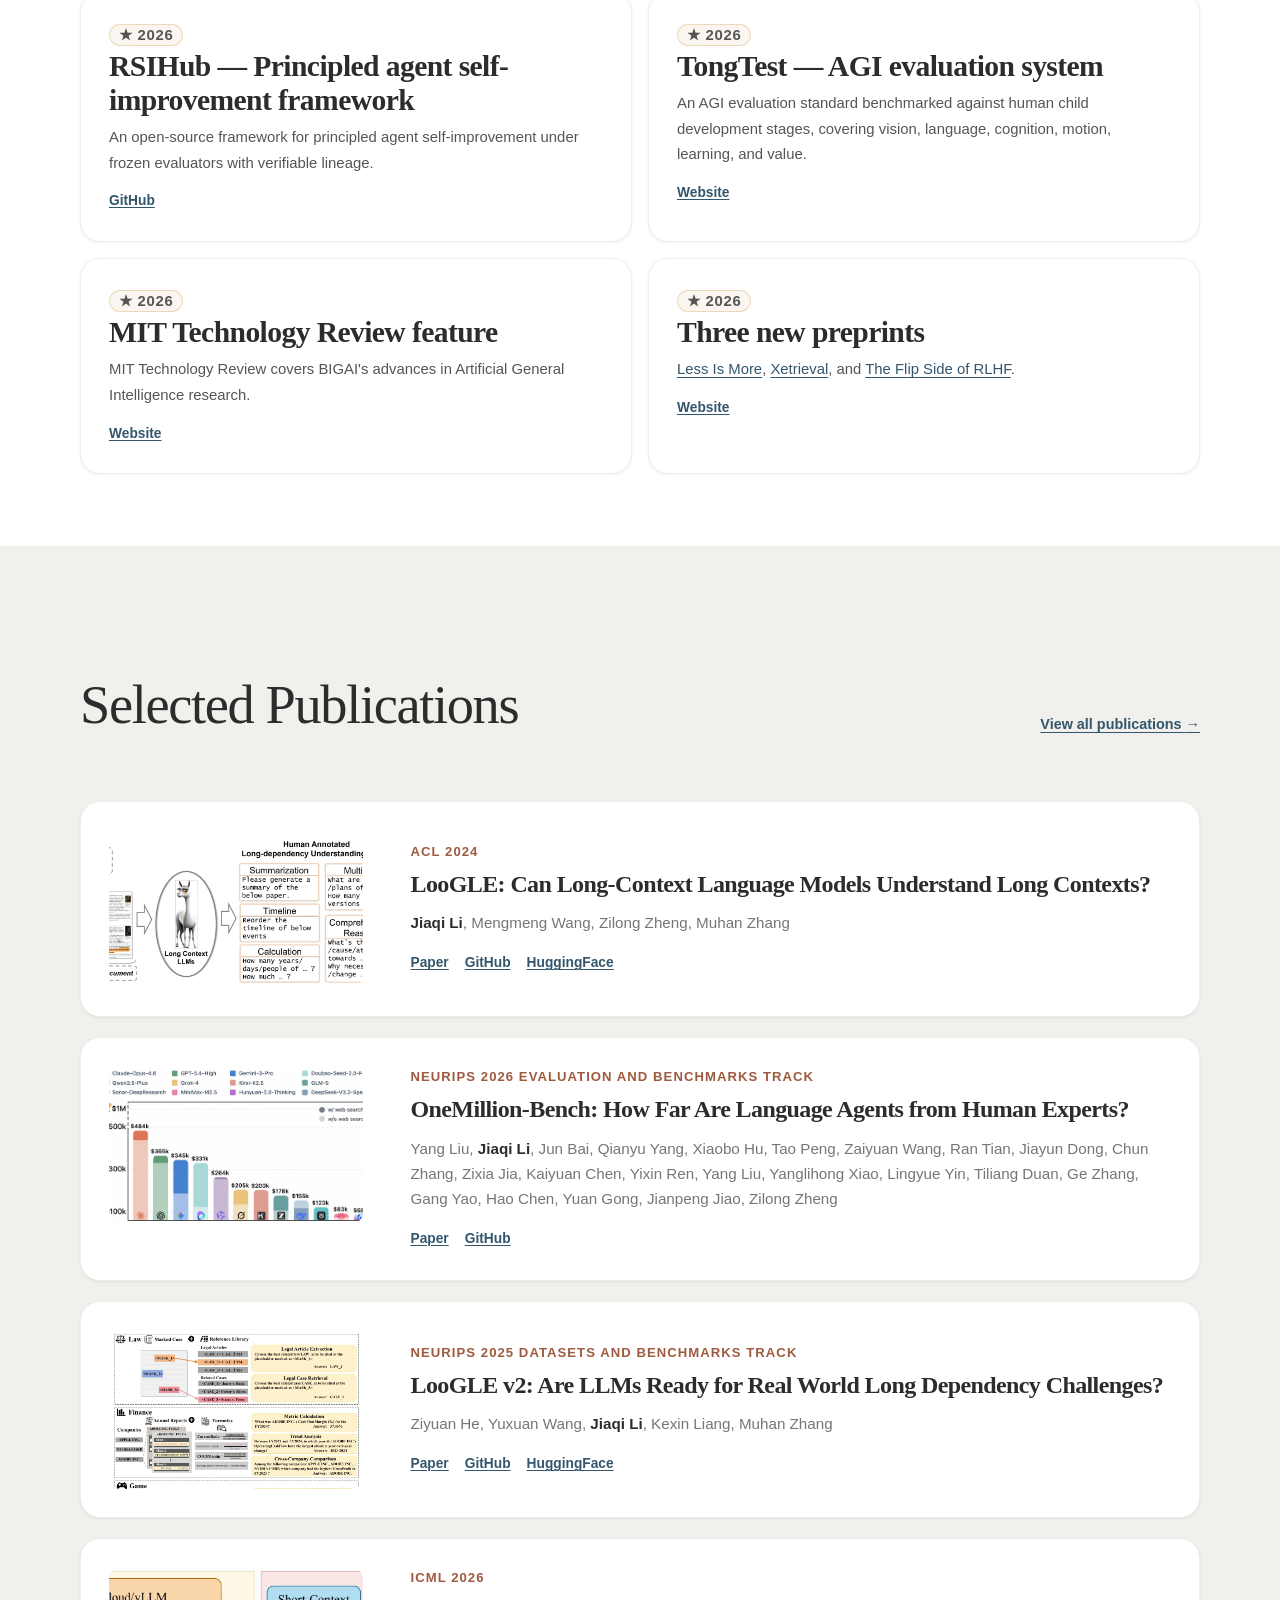
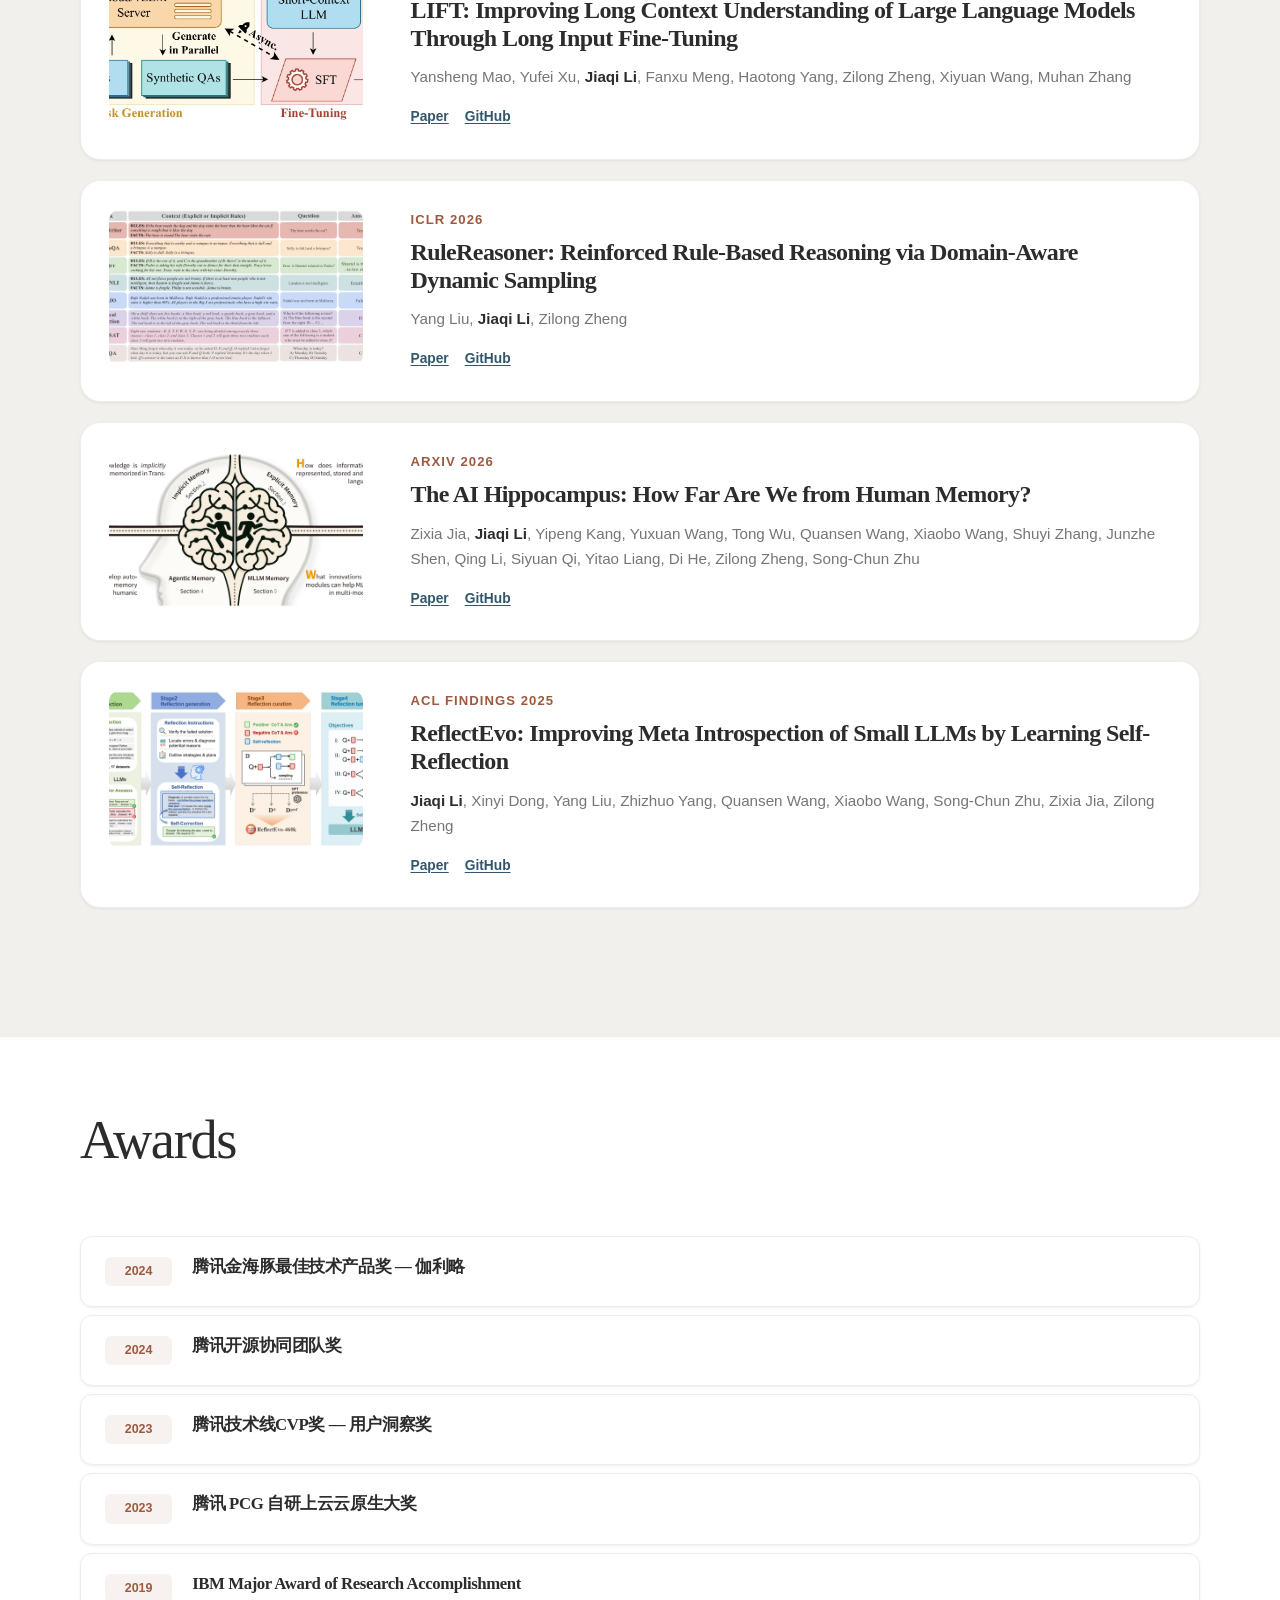
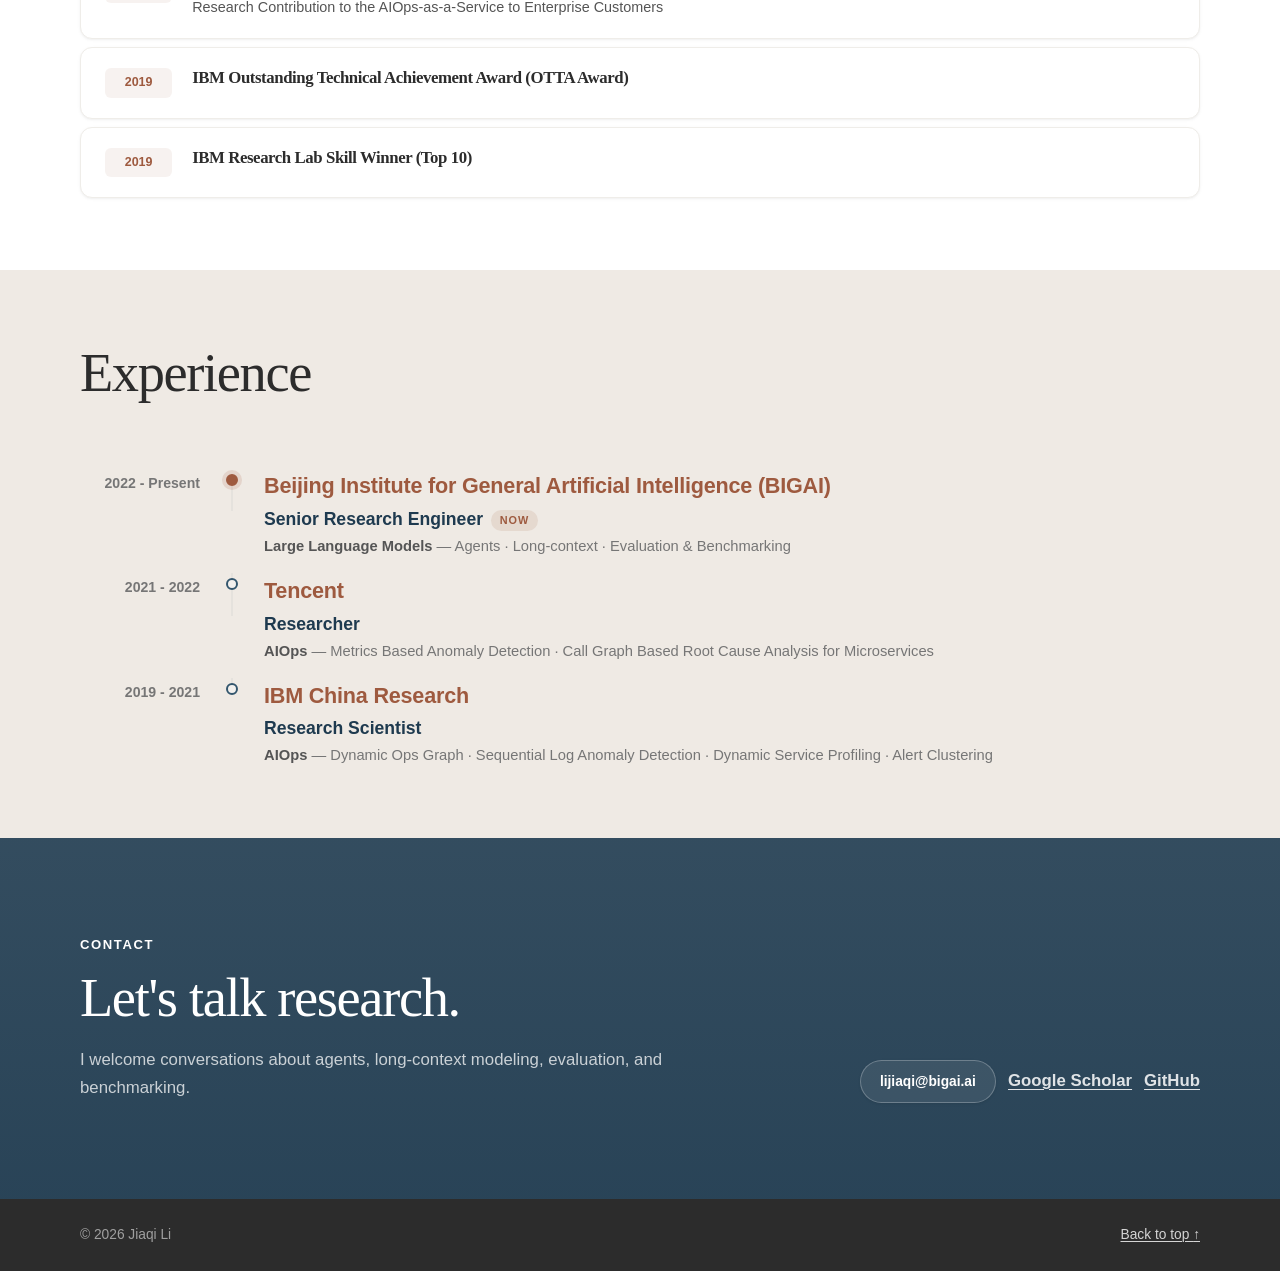
==== commit ae467a20: "Add GitHub/HuggingFace links to publications" ====
--- a/index.html
+++ b/index.html
@@ -169,7 +169,7 @@
               <h3>LooGLE: Can Long-Context Language Models Understand Long Contexts?</h3>
               
               <p class="authors"><strong>Jiaqi Li</strong>, Mengmeng Wang, Zilong Zheng, Muhan Zhang</p>
-              <ul class="publication-links" aria-label="LooGLE resources"><li><a href="https://arxiv.org/abs/2311.04939">Paper</a></li><li><a href="https://github.com/MuLabPKU/LooGLE">Code</a></li></ul>
+              <ul class="publication-links" aria-label="LooGLE resources"><li><a href="https://arxiv.org/abs/2311.04939">Paper</a></li><li><a href="https://github.com/MuLabPKU/LooGLE">GitHub</a></li><li><a href="https://huggingface.co/datasets/JiaqiLi/LooGLE">HuggingFace</a></li></ul>
             </div>
           </article>
 
@@ -180,7 +180,7 @@
               <h3>OneMillion-Bench: How Far Are Language Agents from Human Experts?</h3>
               
               <p class="authors">Yang Liu, <strong>Jiaqi Li</strong>, Jun Bai, Qianyu Yang, Xiaobo Hu, Tao Peng, Zaiyuan Wang, Ran Tian, Jiayun Dong, Chun Zhang, Zixia Jia, Kaiyuan Chen, Yixin Ren, Yang Liu, Yanglihong Xiao, Lingyue Yin, Tiliang Duan, Ge Zhang, Gang Yao, Hao Chen, Yuan Gong, Jianpeng Jiao, Zilong Zheng</p>
-              <ul class="publication-links" aria-label="OneMillion-Bench resources"><li><a href="https://arxiv.org/abs/2603.07980">Paper</a></li></ul>
+              <ul class="publication-links" aria-label="OneMillion-Bench resources"><li><a href="https://arxiv.org/abs/2603.07980">Paper</a></li><li><a href="https://github.com/humanlaya/OneMillion-Bench">GitHub</a></li></ul>
             </div>
           </article>
 
@@ -191,7 +191,7 @@
               <h3>LooGLE v2: Are LLMs Ready for Real World Long Dependency Challenges?</h3>
               
               <p class="authors">Ziyuan He, Yuxuan Wang, <strong>Jiaqi Li</strong>, Kexin Liang, Muhan Zhang</p>
-              <ul class="publication-links" aria-label="LooGLE v2 resources"><li><a href="https://arxiv.org/abs/2510.22548">Paper</a></li></ul>
+              <ul class="publication-links" aria-label="LooGLE v2 resources"><li><a href="https://arxiv.org/abs/2510.22548">Paper</a></li><li><a href="https://github.com/MuLabPKU/LooGLE-v2">GitHub</a></li><li><a href="https://huggingface.co/datasets/MuLabPKU/LooGLE-v2">HuggingFace</a></li></ul>
             </div>
           </article>
 
@@ -202,7 +202,7 @@
               <h3>LIFT: Improving Long Context Understanding of Large Language Models Through Long Input Fine-Tuning</h3>
               
               <p class="authors">Yansheng Mao, Yufei Xu, <strong>Jiaqi Li</strong>, Fanxu Meng, Haotong Yang, Zilong Zheng, Xiyuan Wang, Muhan Zhang</p>
-              <ul class="publication-links" aria-label="LIFT resources"><li><a href="https://arxiv.org/abs/2502.14644">Paper</a></li></ul>
+              <ul class="publication-links" aria-label="LIFT resources"><li><a href="https://arxiv.org/abs/2502.14644">Paper</a></li><li><a href="https://github.com/MuLabPKU/LIFT">GitHub</a></li></ul>
             </div>
           </article>
 
@@ -213,7 +213,7 @@
               <h3>RuleReasoner: Reinforced Rule-Based Reasoning via Domain-Aware Dynamic Sampling</h3>
               
               <p class="authors">Yang Liu, <strong>Jiaqi Li</strong>, Zilong Zheng</p>
-              <ul class="publication-links" aria-label="RuleReasoner resources"><li><a href="https://arxiv.org/abs/2602.00421">Paper</a></li></ul>
+              <ul class="publication-links" aria-label="RuleReasoner resources"><li><a href="https://openreview.net/forum?id=MQV4TJyqnb">Paper</a></li><li><a href="https://github.com/bigai-nlco/RuleReasoner">GitHub</a></li></ul>
             </div>
           </article>
 
@@ -224,7 +224,7 @@
               <h3>The AI Hippocampus: How Far Are We from Human Memory?</h3>
               
               <p class="authors">Zixia Jia, <strong>Jiaqi Li</strong>, Yipeng Kang, Yuxuan Wang, Tong Wu, Quansen Wang, Xiaobo Wang, Shuyi Zhang, Junzhe Shen, Qing Li, Siyuan Qi, Yitao Liang, Di He, Zilong Zheng, Song-Chun Zhu</p>
-              <ul class="publication-links" aria-label="AI Hippocampus resources"><li><a href="https://arxiv.org/abs/2601.09113">Paper</a></li></ul>
+              <ul class="publication-links" aria-label="AI Hippocampus resources"><li><a href="https://arxiv.org/abs/2601.09113">Paper</a></li><li><a href="https://github.com/bigai-nlco/Awesome-AI-Memory/">GitHub</a></li></ul>
             </div>
           </article>
 
@@ -235,7 +235,7 @@
               <h3>ReflectEvo: Improving Meta Introspection of Small LLMs by Learning Self-Reflection</h3>
               
               <p class="authors"><strong>Jiaqi Li</strong>, Xinyi Dong, Yang Liu, Zhizhuo Yang, Quansen Wang, Xiaobo Wang, Song-Chun Zhu, Zixia Jia, Zilong Zheng</p>
-              <ul class="publication-links" aria-label="ReflectEvo resources"><li><a href="https://arxiv.org/abs/2505.16475">Paper</a></li></ul>
+              <ul class="publication-links" aria-label="ReflectEvo resources"><li><a href="https://arxiv.org/abs/2505.16475">Paper</a></li><li><a href="https://github.com/bigai-nlco/ReflectEvo">GitHub</a></li></ul>
             </div>
           </article>
 
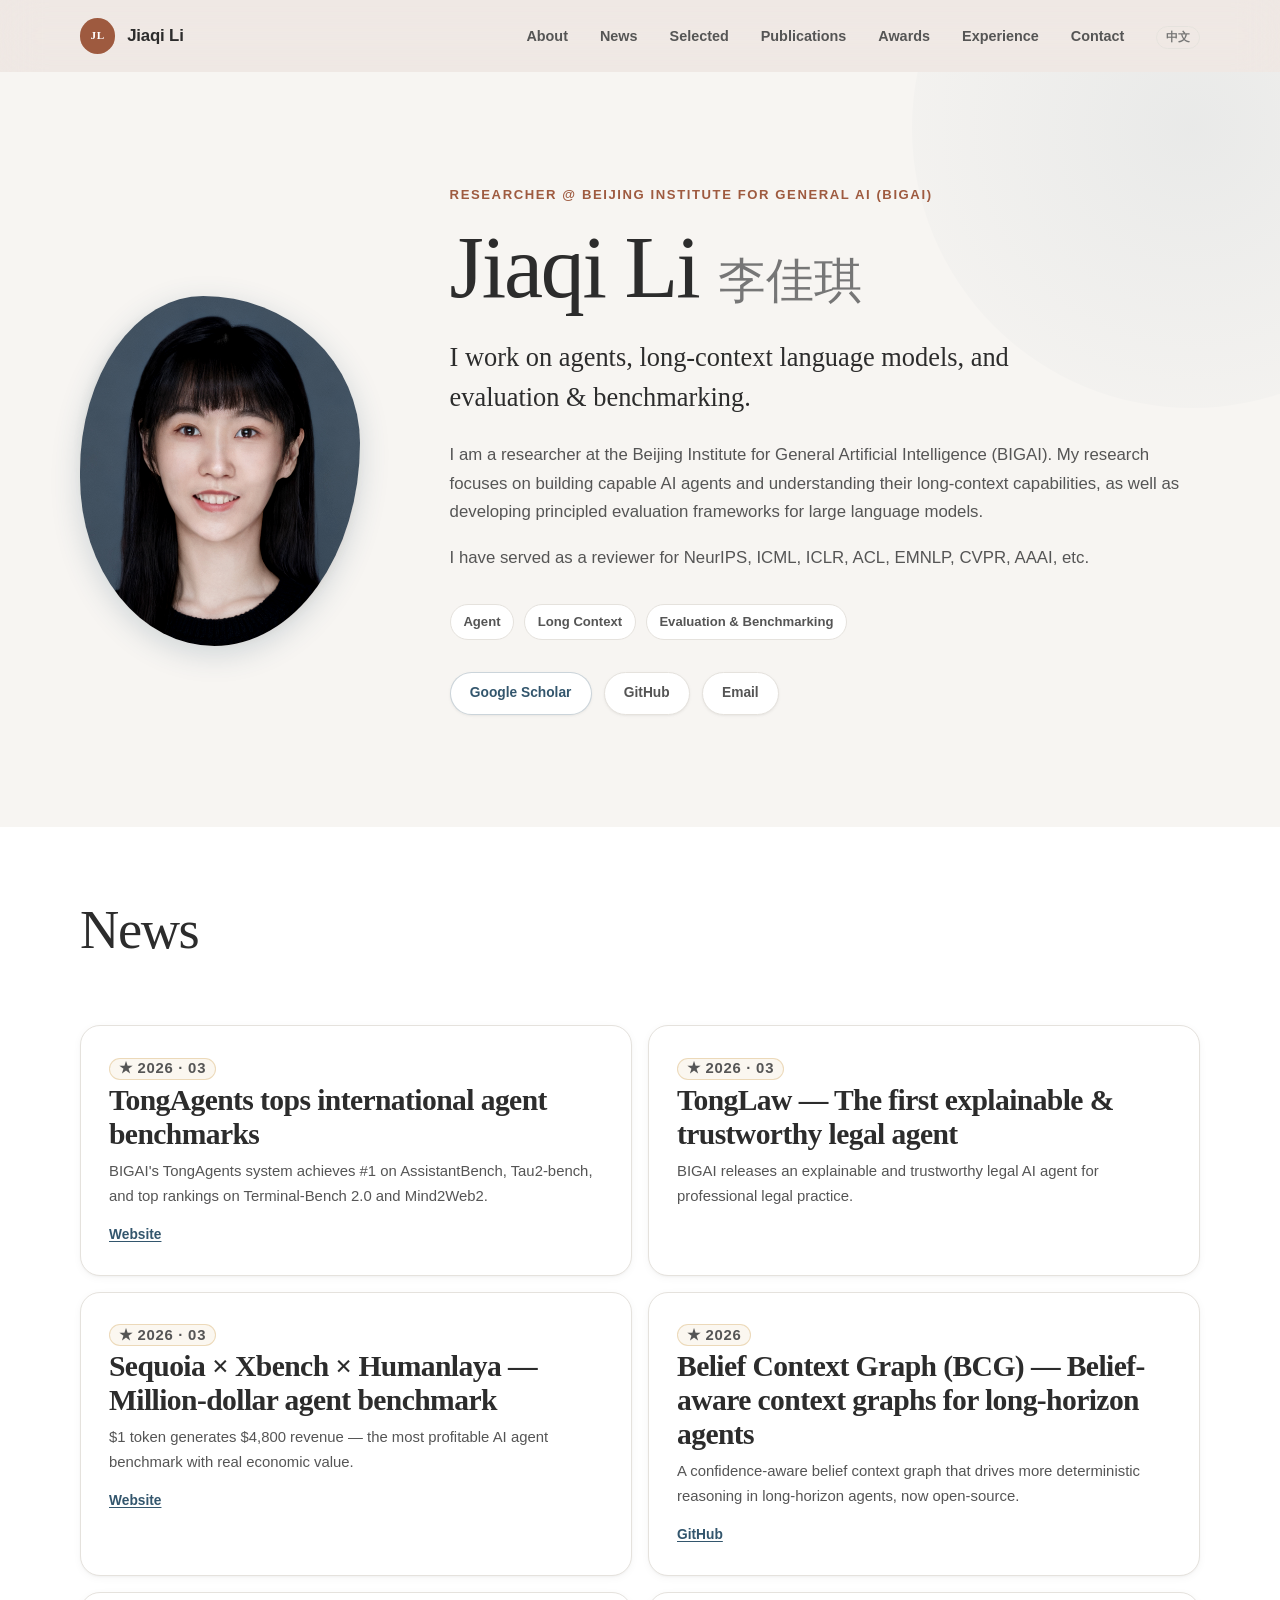
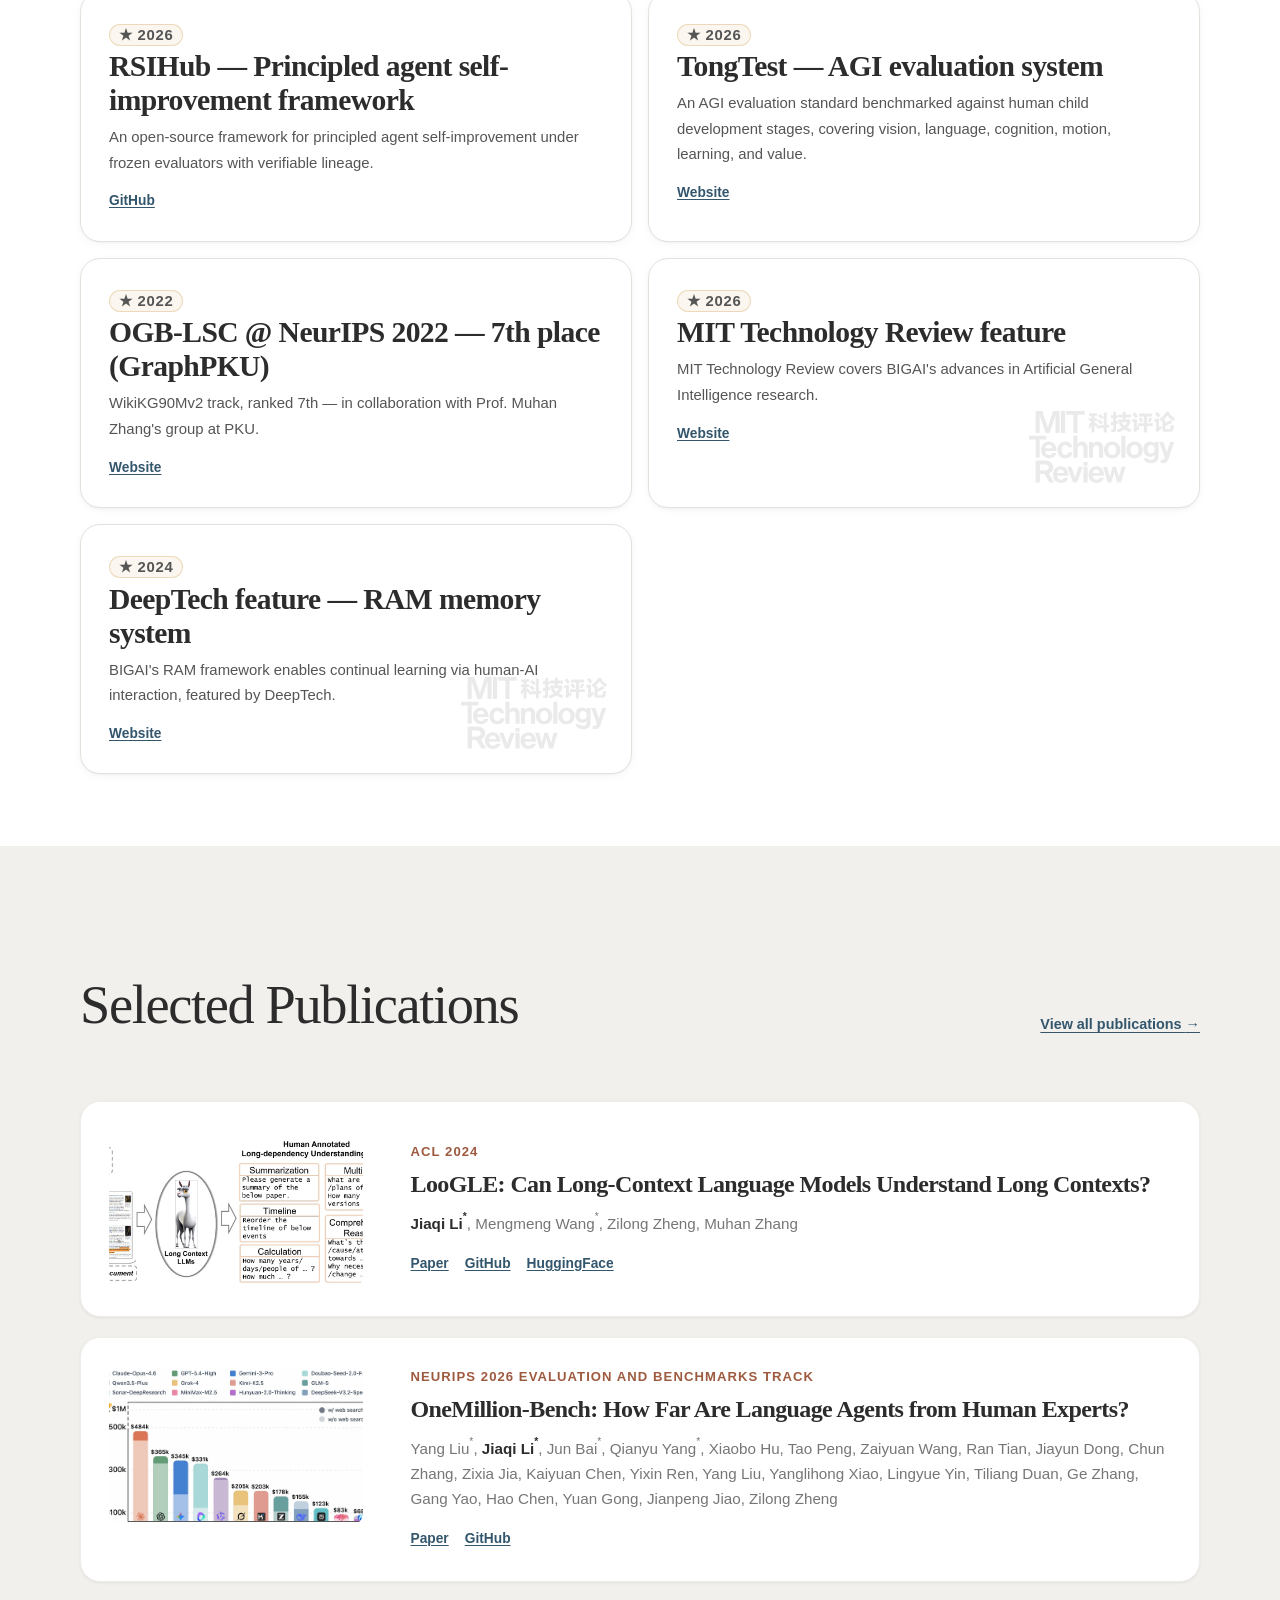
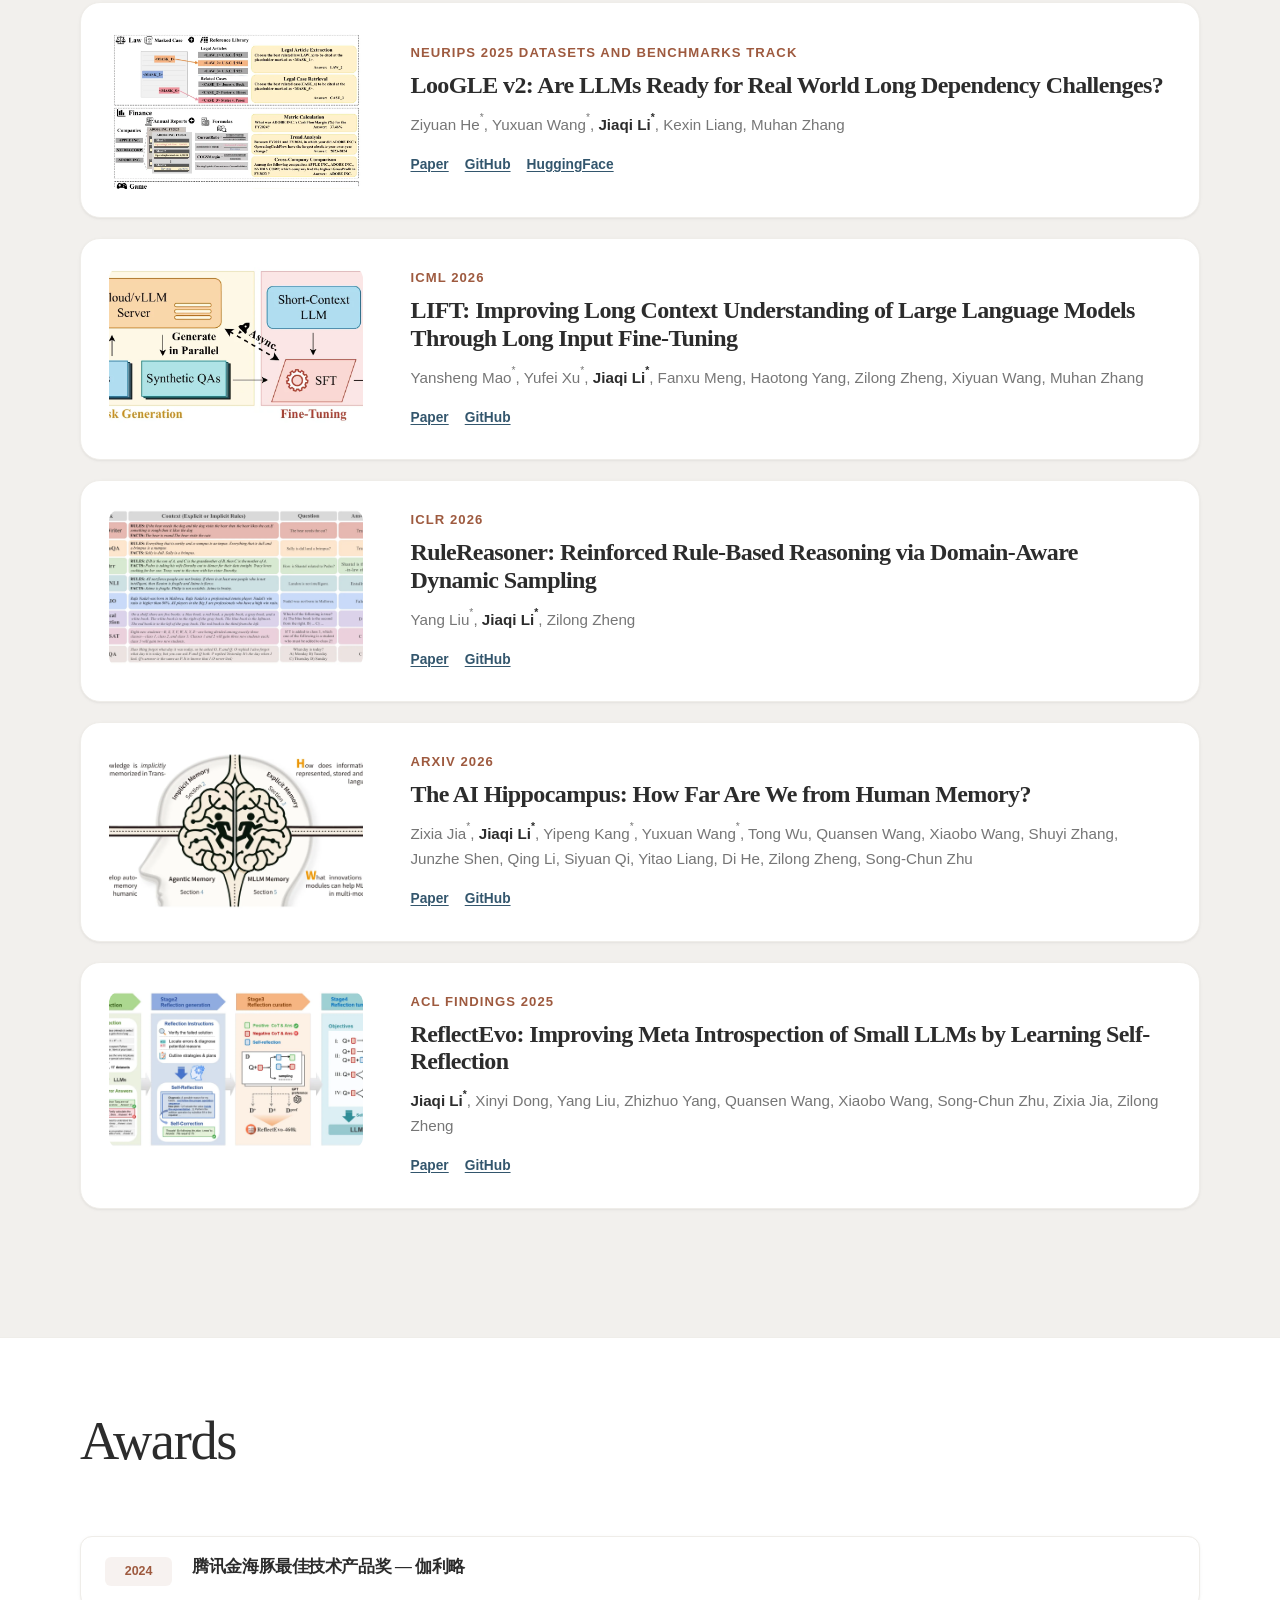
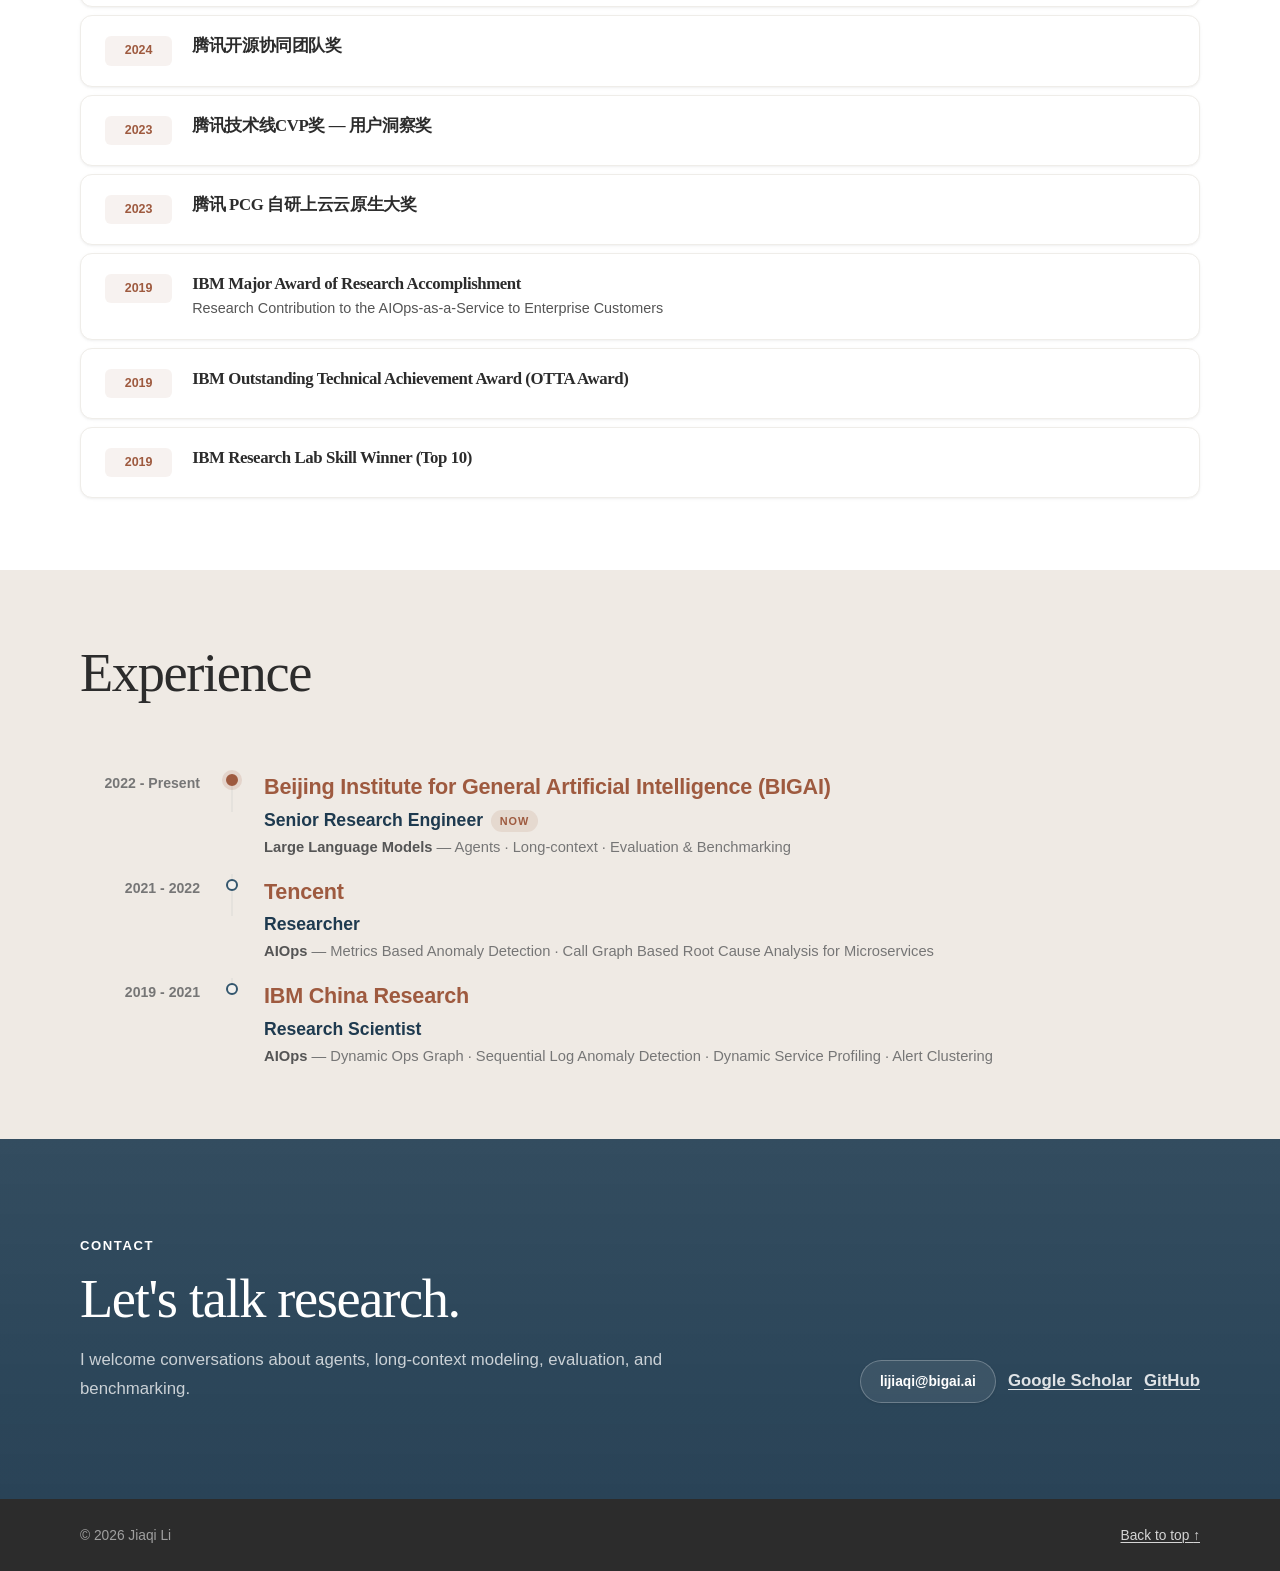
==== commit e3f10933: "Add MIT logo watermark to MIT and DeepTech news cards, add OGB and RAM news items" ====
--- a/index.html
+++ b/index.html
@@ -67,7 +67,7 @@
       <div class="container hero-grid">
         <div class="portrait-wrap">
           <div class="portrait-inner">
-            <img class="portrait" src="/images/ab.webp" width="240" height="240" alt="Portrait of Jiaqi Li" fetchpriority="high">
+            <img class="portrait" src="/images/photo.webp" width="240" height="240" alt="Portrait of Jiaqi Li" fetchpriority="high">
           </div>
         </div>
         <div class="hero-copy">
@@ -138,16 +138,22 @@
             <div class="news-links"><a href="https://tong-test.vercel.app/">Website</a></div>
           </article>
           <article class="news-featured">
+            <p class="news-stamp">★ 2022</p>
+            <h3 data-cn="OGB-LSC @ NeurIPS 2022 第七名">OGB-LSC @ NeurIPS 2022 — 7th place (GraphPKU)</h3>
+            <p data-cn="WikiKG90Mv2 赛道第7名，与北大张牧涵老师团队合作。">WikiKG90Mv2 track, ranked 7th — in collaboration with Prof. Muhan Zhang's group at PKU.</p>
+            <div class="news-links"><a href="https://ogb.stanford.edu/neurips2022/results/">Website</a></div>
+          </article>
+          <article class="news-featured news-mit">
             <p class="news-stamp">★ 2026</p>
             <h3 data-cn="麻省理工科技评论专题报道">MIT Technology Review feature</h3>
             <p data-cn="MIT Technology Review 报道通研院通用人工智能研究进展。">MIT Technology Review covers BIGAI's advances in Artificial General Intelligence research.</p>
             <div class="news-links"><a href="https://www.mittrchina.com/news/detail/14948">Website</a></div>
           </article>
-          <article class="news-featured">
-            <p class="news-stamp">★ 2026</p>
-            <h3 data-cn="三篇新预印本">Three new preprints</h3>
-            <p data-cn=""><a href="https://arxiv.org/abs/2605.27028">Less Is More</a>, <a href="https://arxiv.org/abs/2605.29507">Xetrieval</a>, and <a href="https://arxiv.org/abs/2605.30888">The Flip Side of RLHF</a>.</p>
-            <div class="news-links"><a href="https://arxiv.org/abs/2605.27028">Website</a></div>
+          <article class="news-featured news-mit">
+            <p class="news-stamp">★ 2024</p>
+            <h3 data-cn="DeepTech 深度报道 RAM 记忆系统">DeepTech feature — RAM memory system</h3>
+            <p data-cn="北京通用人工智能研究院提出基于递归推理的检索增强和记忆更新框架，通过人机交互实现语言模型的持续学习，获 DeepTech 深度报道。">BIGAI's RAM framework enables continual learning via human-AI interaction, featured by DeepTech.</p>
+            <div class="news-links"><a href="https://mp.weixin.qq.com/s/Lj8b8D_Fd0FRNP2nRef0vA">Website</a></div>
           </article>
         </div>
       </div>
@@ -168,8 +174,8 @@
               <p class="venue">ACL 2024</p>
               <h3>LooGLE: Can Long-Context Language Models Understand Long Contexts?</h3>
               
-              <p class="authors"><strong>Jiaqi Li</strong>, Mengmeng Wang, Zilong Zheng, Muhan Zhang</p>
-              <ul class="publication-links" aria-label="LooGLE resources"><li><a href="https://arxiv.org/abs/2311.04939">Paper</a></li><li><a href="https://github.com/MuLabPKU/LooGLE">GitHub</a></li><li><a href="https://huggingface.co/datasets/JiaqiLi/LooGLE">HuggingFace</a></li></ul>
+              <p class="authors"><strong>Jiaqi Li<sup>*</sup></strong>, Mengmeng Wang<sup>*</sup>, Zilong Zheng, Muhan Zhang</p>
+              <ul class="publication-links" aria-label="LooGLE resources"><li><a href="https://arxiv.org/abs/2311.04939">Paper</a></li><li><a href="https://github.com/bigai-nlco/LooGLE">GitHub</a></li><li><a href="https://huggingface.co/datasets/bigai-nlco/LooGLE">HuggingFace</a></li></ul>
             </div>
           </article>
 
@@ -179,7 +185,7 @@
               <p class="venue">NeurIPS 2026 Evaluation and Benchmarks Track</p>
               <h3>OneMillion-Bench: How Far Are Language Agents from Human Experts?</h3>
               
-              <p class="authors">Yang Liu, <strong>Jiaqi Li</strong>, Jun Bai, Qianyu Yang, Xiaobo Hu, Tao Peng, Zaiyuan Wang, Ran Tian, Jiayun Dong, Chun Zhang, Zixia Jia, Kaiyuan Chen, Yixin Ren, Yang Liu, Yanglihong Xiao, Lingyue Yin, Tiliang Duan, Ge Zhang, Gang Yao, Hao Chen, Yuan Gong, Jianpeng Jiao, Zilong Zheng</p>
+              <p class="authors">Yang Liu<sup>*</sup>, <strong>Jiaqi Li<sup>*</sup></strong>, Jun Bai<sup>*</sup>, Qianyu Yang<sup>*</sup>, Xiaobo Hu, Tao Peng, Zaiyuan Wang, Ran Tian, Jiayun Dong, Chun Zhang, Zixia Jia, Kaiyuan Chen, Yixin Ren, Yang Liu, Yanglihong Xiao, Lingyue Yin, Tiliang Duan, Ge Zhang, Gang Yao, Hao Chen, Yuan Gong, Jianpeng Jiao, Zilong Zheng</p>
               <ul class="publication-links" aria-label="OneMillion-Bench resources"><li><a href="https://arxiv.org/abs/2603.07980">Paper</a></li><li><a href="https://github.com/humanlaya/OneMillion-Bench">GitHub</a></li></ul>
             </div>
           </article>
@@ -190,7 +196,7 @@
               <p class="venue">NeurIPS 2025 Datasets and Benchmarks Track</p>
               <h3>LooGLE v2: Are LLMs Ready for Real World Long Dependency Challenges?</h3>
               
-              <p class="authors">Ziyuan He, Yuxuan Wang, <strong>Jiaqi Li</strong>, Kexin Liang, Muhan Zhang</p>
+              <p class="authors">Ziyuan He<sup>*</sup>, Yuxuan Wang<sup>*</sup>, <strong>Jiaqi Li<sup>*</sup></strong>, Kexin Liang, Muhan Zhang</p>
               <ul class="publication-links" aria-label="LooGLE v2 resources"><li><a href="https://arxiv.org/abs/2510.22548">Paper</a></li><li><a href="https://github.com/MuLabPKU/LooGLE-v2">GitHub</a></li><li><a href="https://huggingface.co/datasets/MuLabPKU/LooGLE-v2">HuggingFace</a></li></ul>
             </div>
           </article>
@@ -201,7 +207,7 @@
               <p class="venue">ICML 2026</p>
               <h3>LIFT: Improving Long Context Understanding of Large Language Models Through Long Input Fine-Tuning</h3>
               
-              <p class="authors">Yansheng Mao, Yufei Xu, <strong>Jiaqi Li</strong>, Fanxu Meng, Haotong Yang, Zilong Zheng, Xiyuan Wang, Muhan Zhang</p>
+              <p class="authors">Yansheng Mao<sup>*</sup>, Yufei Xu<sup>*</sup>, <strong>Jiaqi Li<sup>*</sup></strong>, Fanxu Meng, Haotong Yang, Zilong Zheng, Xiyuan Wang, Muhan Zhang</p>
               <ul class="publication-links" aria-label="LIFT resources"><li><a href="https://arxiv.org/abs/2502.14644">Paper</a></li><li><a href="https://github.com/MuLabPKU/LIFT">GitHub</a></li></ul>
             </div>
           </article>
@@ -212,7 +218,7 @@
               <p class="venue">ICLR 2026</p>
               <h3>RuleReasoner: Reinforced Rule-Based Reasoning via Domain-Aware Dynamic Sampling</h3>
               
-              <p class="authors">Yang Liu, <strong>Jiaqi Li</strong>, Zilong Zheng</p>
+              <p class="authors">Yang Liu<sup>*</sup>, <strong>Jiaqi Li<sup>*</sup></strong>, Zilong Zheng</p>
               <ul class="publication-links" aria-label="RuleReasoner resources"><li><a href="https://openreview.net/forum?id=MQV4TJyqnb">Paper</a></li><li><a href="https://github.com/bigai-nlco/RuleReasoner">GitHub</a></li></ul>
             </div>
           </article>
@@ -223,7 +229,7 @@
               <p class="venue">arXiv 2026</p>
               <h3>The AI Hippocampus: How Far Are We from Human Memory?</h3>
               
-              <p class="authors">Zixia Jia, <strong>Jiaqi Li</strong>, Yipeng Kang, Yuxuan Wang, Tong Wu, Quansen Wang, Xiaobo Wang, Shuyi Zhang, Junzhe Shen, Qing Li, Siyuan Qi, Yitao Liang, Di He, Zilong Zheng, Song-Chun Zhu</p>
+              <p class="authors">Zixia Jia<sup>*</sup>, <strong>Jiaqi Li<sup>*</sup></strong>, Yipeng Kang<sup>*</sup>, Yuxuan Wang<sup>*</sup>, Tong Wu, Quansen Wang, Xiaobo Wang, Shuyi Zhang, Junzhe Shen, Qing Li, Siyuan Qi, Yitao Liang, Di He, Zilong Zheng, Song-Chun Zhu</p>
               <ul class="publication-links" aria-label="AI Hippocampus resources"><li><a href="https://arxiv.org/abs/2601.09113">Paper</a></li><li><a href="https://github.com/bigai-nlco/Awesome-AI-Memory/">GitHub</a></li></ul>
             </div>
           </article>
@@ -234,7 +240,7 @@
               <p class="venue">ACL Findings 2025</p>
               <h3>ReflectEvo: Improving Meta Introspection of Small LLMs by Learning Self-Reflection</h3>
               
-              <p class="authors"><strong>Jiaqi Li</strong>, Xinyi Dong, Yang Liu, Zhizhuo Yang, Quansen Wang, Xiaobo Wang, Song-Chun Zhu, Zixia Jia, Zilong Zheng</p>
+              <p class="authors"><strong>Jiaqi Li<sup>*</sup></strong>, Xinyi Dong, Yang Liu, Zhizhuo Yang, Quansen Wang, Xiaobo Wang, Song-Chun Zhu, Zixia Jia, Zilong Zheng</p>
               <ul class="publication-links" aria-label="ReflectEvo resources"><li><a href="https://arxiv.org/abs/2505.16475">Paper</a></li><li><a href="https://github.com/bigai-nlco/ReflectEvo">GitHub</a></li></ul>
             </div>
           </article>
--- a/css/style.css
+++ b/css/style.css
@@ -355,16 +355,33 @@
 
 .news-featured {
   padding: clamp(1.25rem, 3vw, 1.75rem);
-  border: 1px solid var(--line-light);
+  border: 1px solid var(--line);
   border-radius: var(--radius);
   background: var(--surface);
-  box-shadow: var(--shadow-sm);
-  transition: box-shadow 300ms ease, transform 300ms ease;
-}
+  box-shadow: 0 2px 8px rgba(0,0,0,0.04), 0 1px 2px rgba(0,0,0,0.03);
+  transition: box-shadow 300ms ease, transform 300ms ease, border-color 300ms ease;
+}
+
+.news-mit {
+  position: relative;
+  isolation: isolate;
+}
+.news-mit::after {
+  content: "";
+  position: absolute;
+  z-index: 0;
+  inset: 0;
+  border-radius: var(--radius);
+  background: url("/images/brand/mit-tech-review.svg") no-repeat right 1.5rem bottom 1.5rem / auto 4.5rem;
+  opacity: 0.08;
+  pointer-events: none;
+}
+.news-mit > * { position: relative; z-index: 1; }
 
 .news-featured:hover {
-  box-shadow: var(--shadow-md);
-  transform: translateY(-2px);
+  box-shadow: 0 8px 32px rgba(0,0,0,0.08), 0 4px 12px rgba(0,0,0,0.05);
+  border-color: rgba(51,86,109,0.12);
+  transform: translateY(-3px);
 }
 
 .news-stamp {
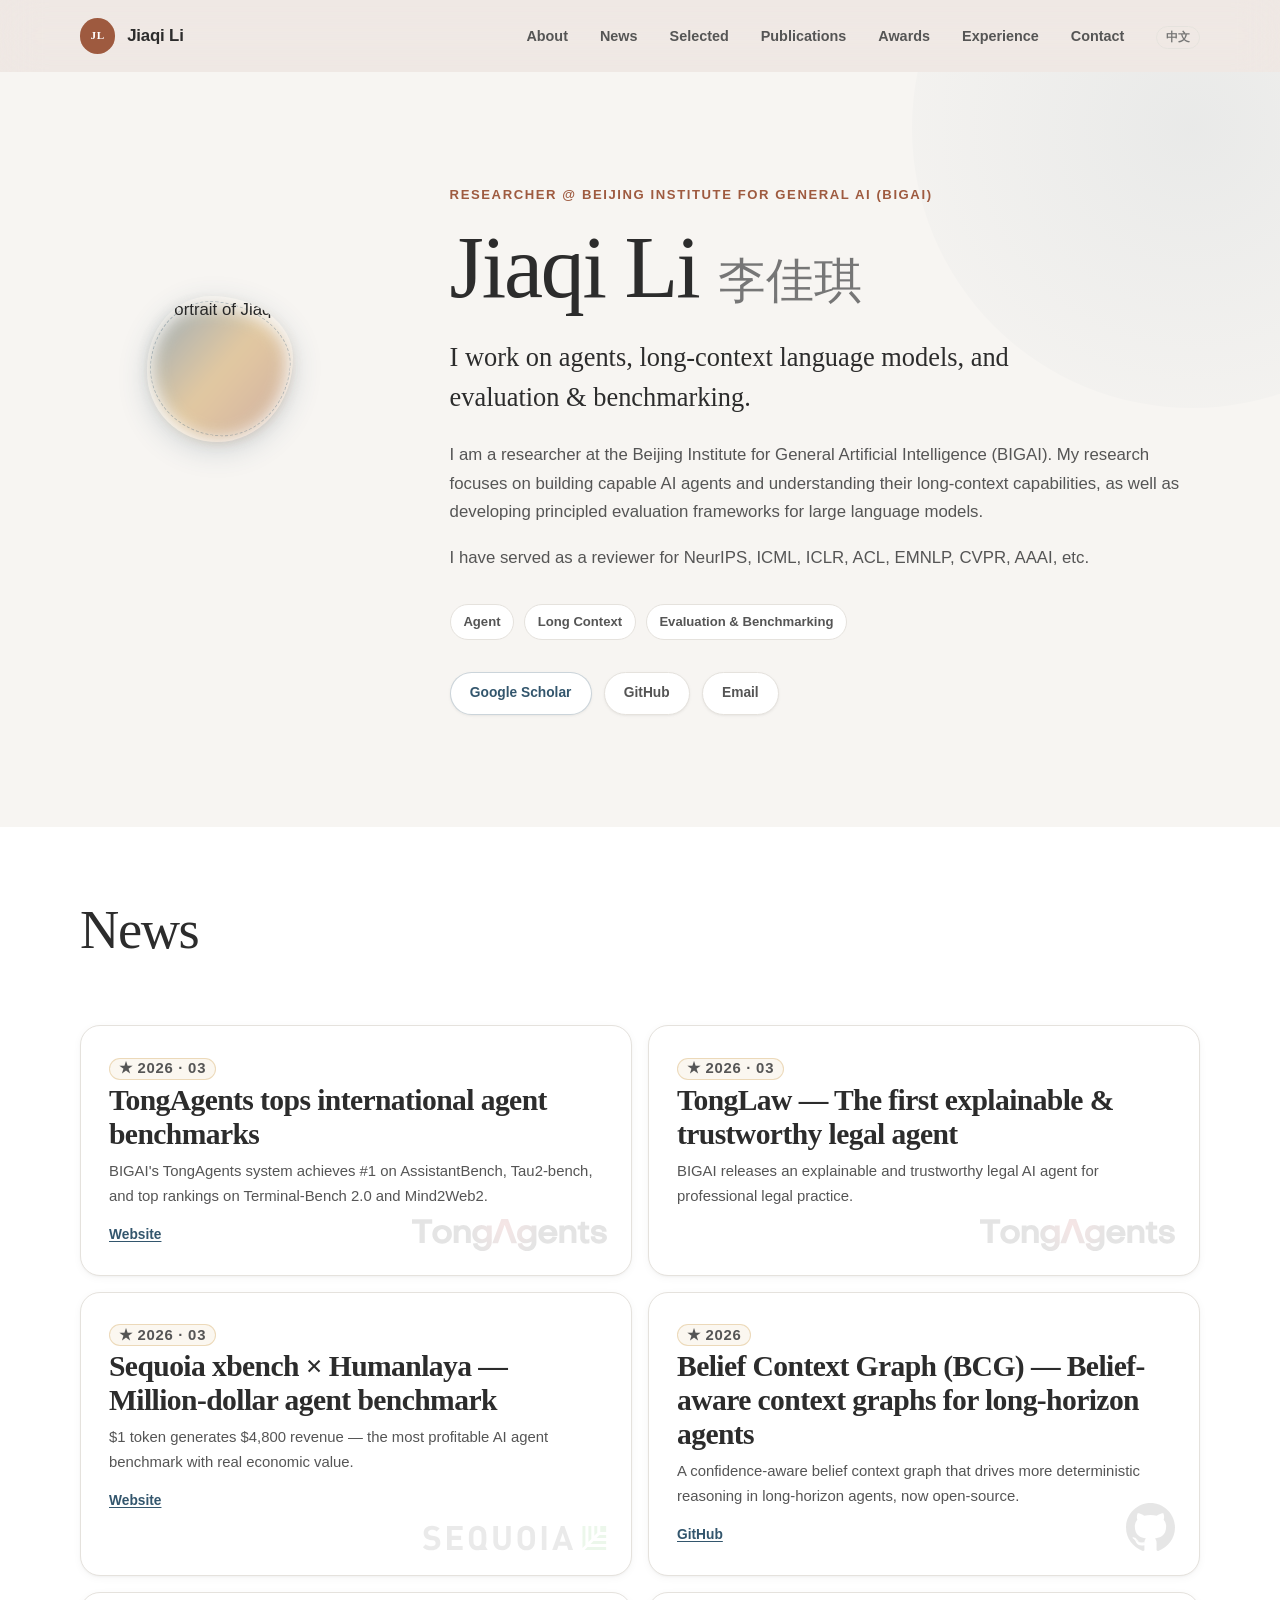
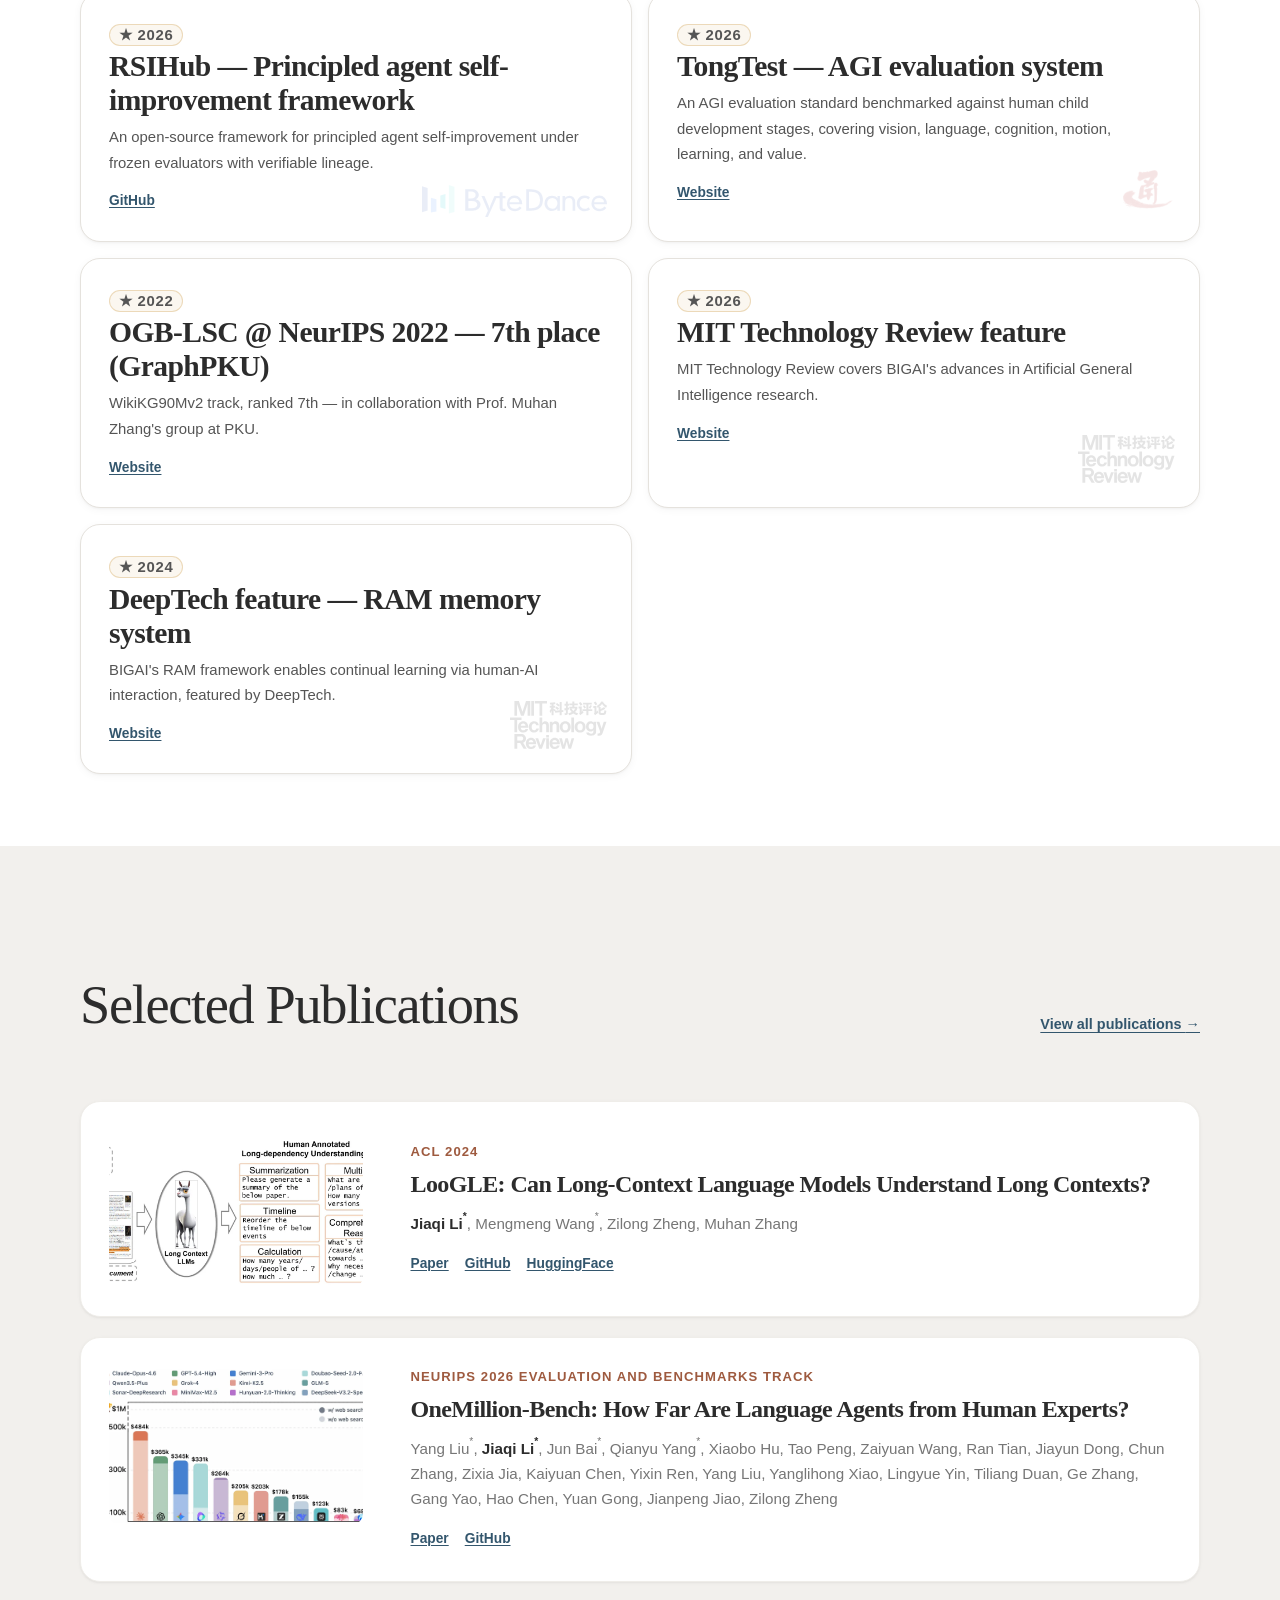
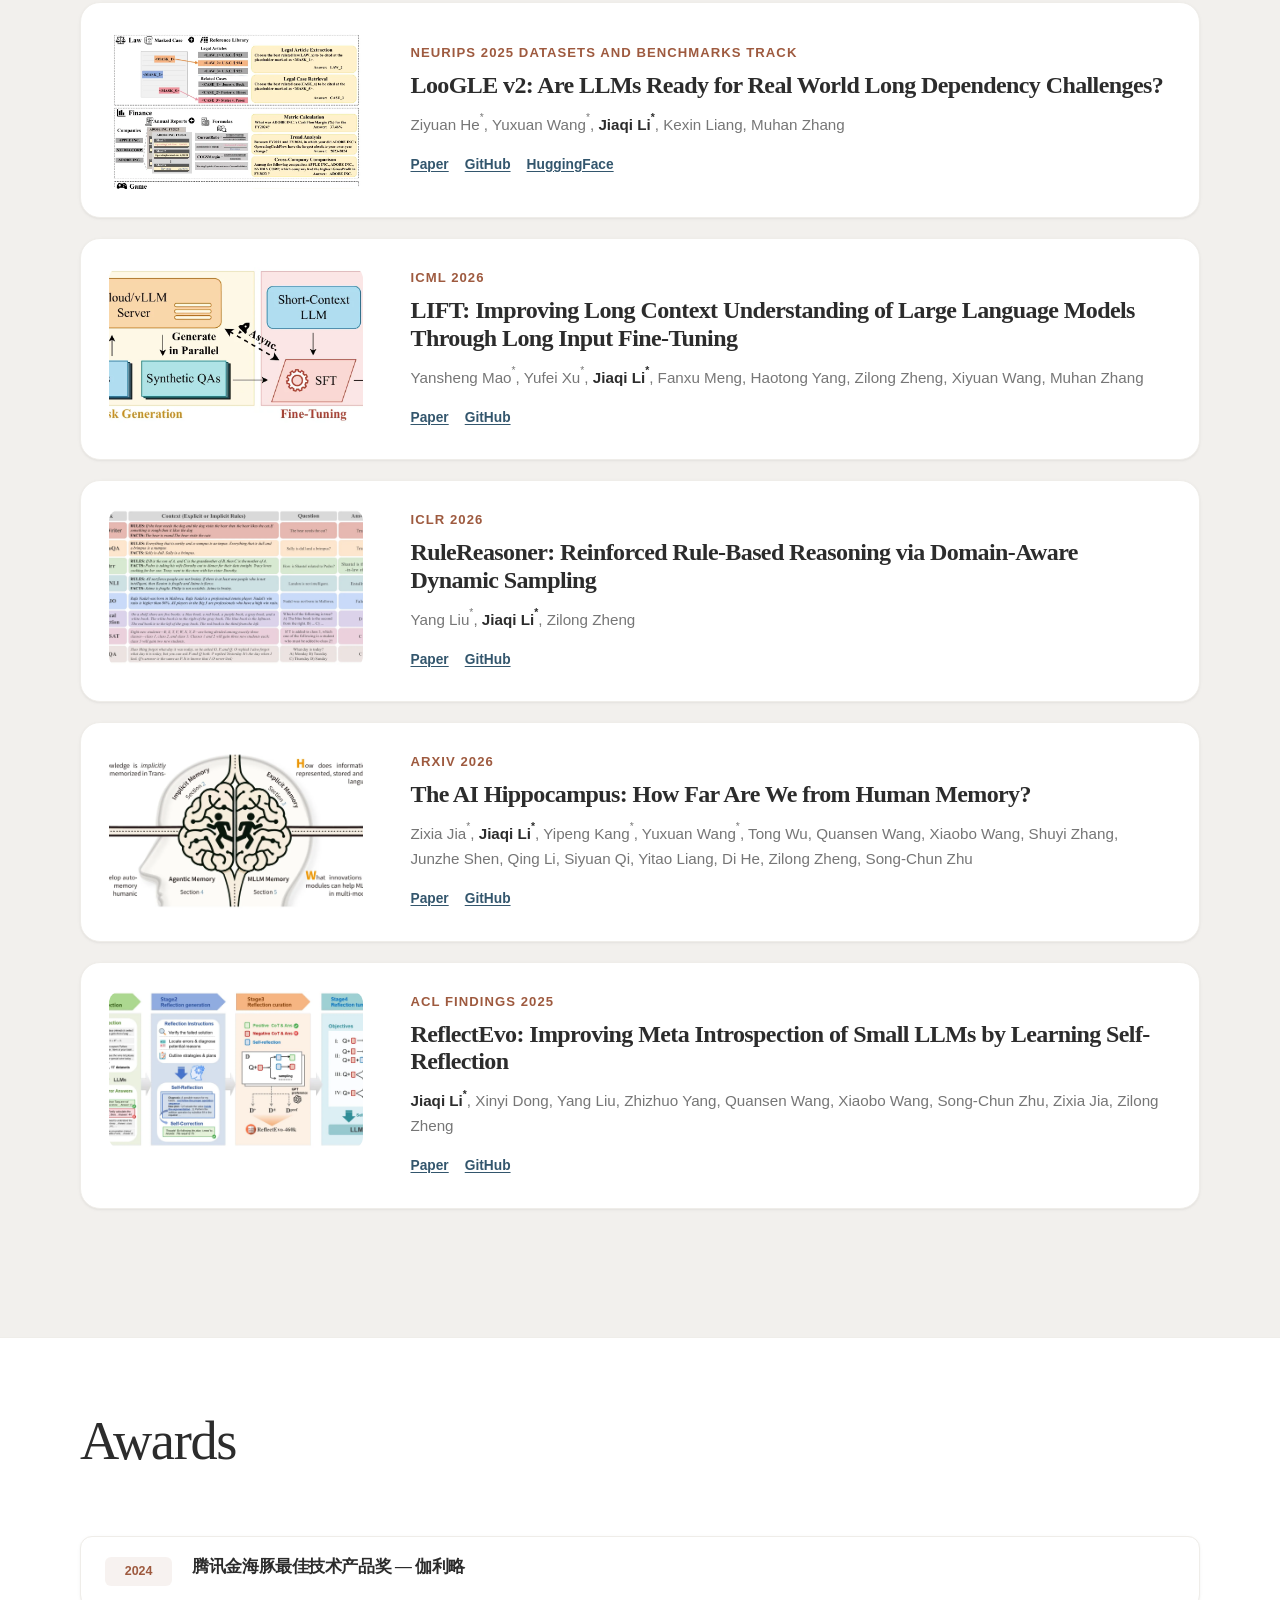
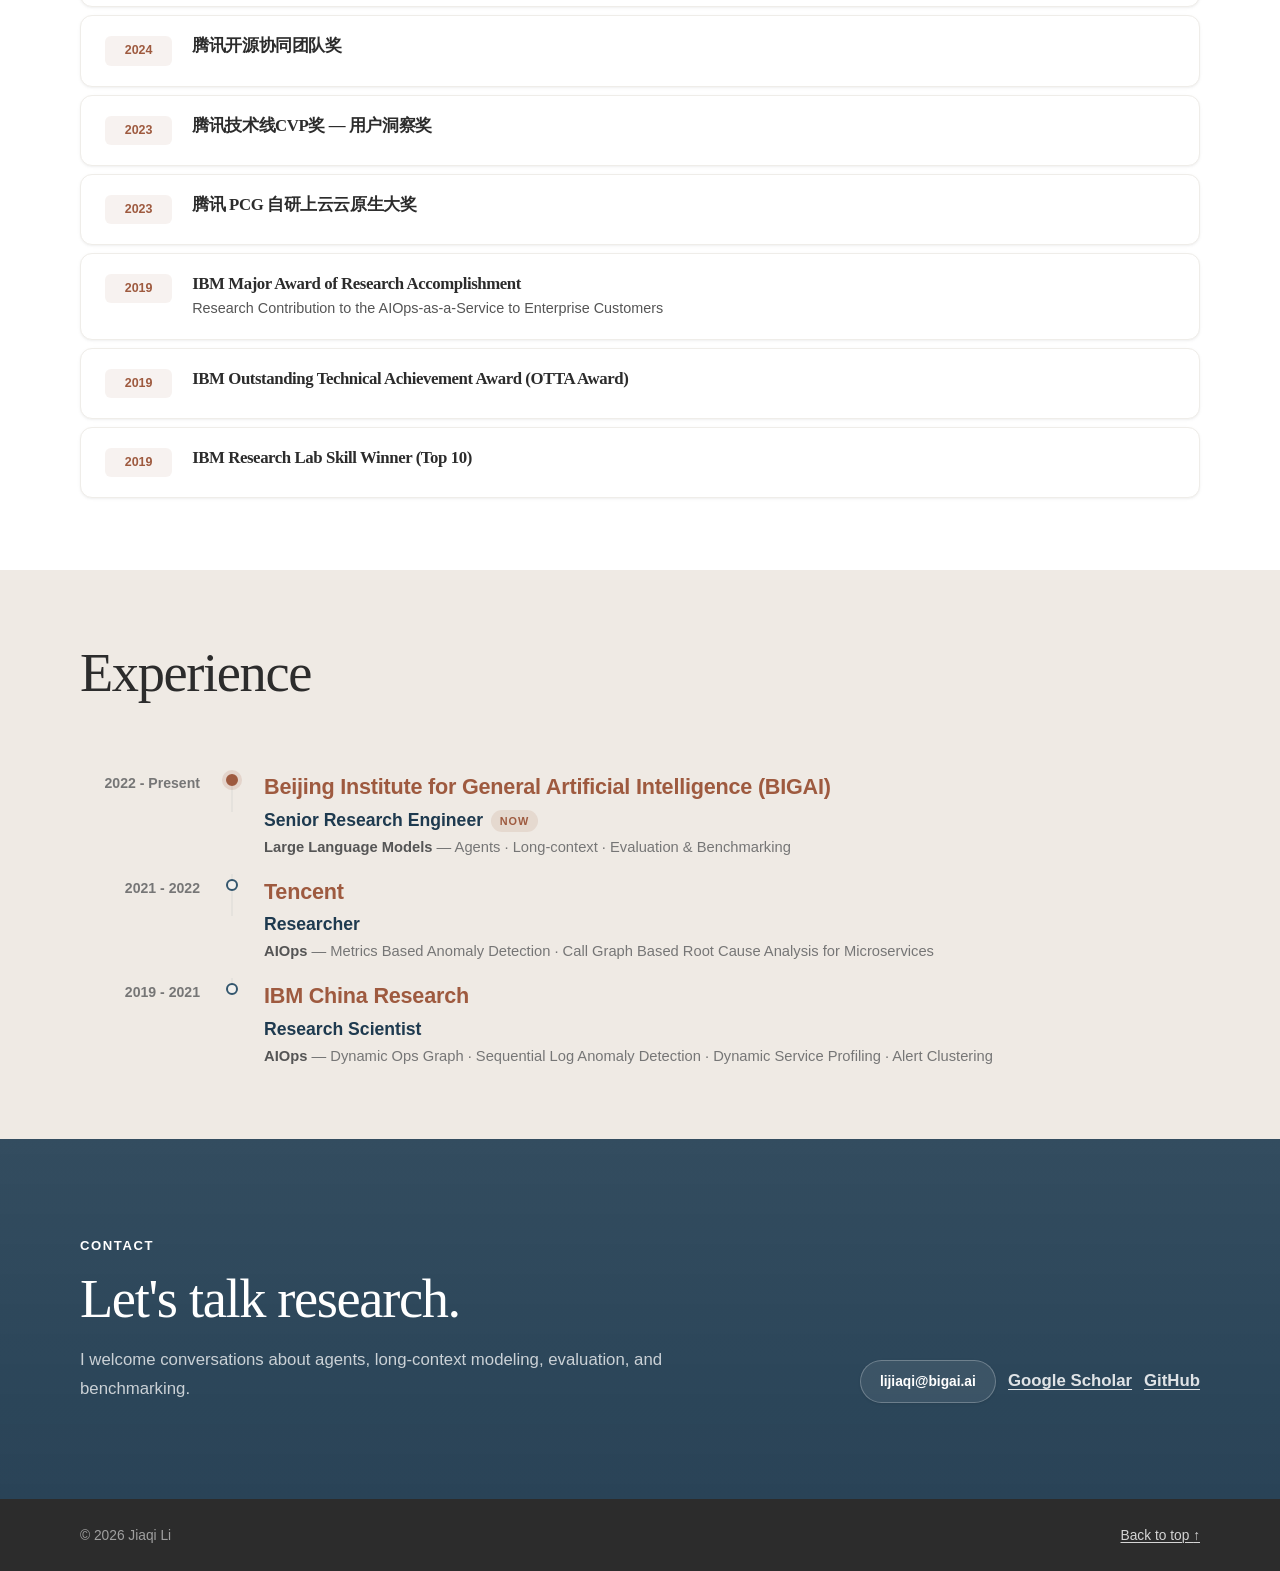
==== commit f52525e5: "Add brand logos to news cards (TongAgents, Sequoia, GitHub, Bytedance, BIGAI, MIT)" ====
--- a/index.html
+++ b/index.html
@@ -67,7 +67,7 @@
       <div class="container hero-grid">
         <div class="portrait-wrap">
           <div class="portrait-inner">
-            <img class="portrait" src="/images/photo.webp" width="240" height="240" alt="Portrait of Jiaqi Li" fetchpriority="high">
+            <img class="portrait" src="/images/ab.webp" width="240" height="240" alt="Portrait of Jiaqi Li" fetchpriority="high">
           </div>
         </div>
         <div class="hero-copy">
@@ -101,37 +101,37 @@
         </div>
 
         <div class="news-headlines">
-          <article class="news-featured">
+          <article class="news-featured news-brand" style="--brand-logo: url(/images/brand/tongagents-logo.svg); --brand-size: auto 2rem;">
             <p class="news-stamp">★ 2026 · 03</p>
             <h3 data-cn="TongAgents 登顶多项国际智能体榜单">TongAgents tops international agent benchmarks</h3>
             <p data-cn="通研院自研 TongAgents 系统在 AssistantBench、Tau2-bench 等多项国际智能体榜单取得全球第一。">BIGAI's TongAgents system achieves #1 on AssistantBench, Tau2-bench, and top rankings on Terminal-Bench 2.0 and Mind2Web2.</p>
             <div class="news-links"><a href="https://www.bigai.ai/blog/news/%e4%ba%a7%e5%93%81%e8%83%bd%e5%8a%9b%e9%a2%86%e8%b7%91%e5%85%a8%e7%90%83%ef%bc%81%e9%80%9a%e7%a0%94%e9%99%a2-tongagents-%e7%99%bb%e4%b8%8a%e5%a4%9a%e9%a1%b9%e5%9b%bd%e9%99%85%e6%99%ba%e8%83%bd/">Website</a></div>
           </article>
-          <article class="news-featured">
+          <article class="news-featured news-brand" style="--brand-logo: url(/images/brand/tongagents-logo.svg); --brand-size: auto 2rem;">
             <p class="news-stamp">★ 2026 · 03</p>
             <h3 data-cn="通鉴 TongLaw — 业内首个可解释可信法律智能体">TongLaw — The first explainable &amp; trustworthy legal agent</h3>
             <p data-cn="通研院发布面向法律实务场景的可解释、可信赖的法律智能体系统。">BIGAI releases an explainable and trustworthy legal AI agent for professional legal practice.</p>
             <div class="news-links"></div>
           </article>
-          <article class="news-featured">
+          <article class="news-featured news-brand" style="--brand-logo: url(/images/brand/sequoia-logo.svg); --brand-size: auto 1.6rem;">
             <p class="news-stamp">★ 2026 · 03</p>
-            <h3 data-cn="红杉中国 × Xbench × Humanlaya — 百万美金经济价值智能体评测集">Sequoia &times; Xbench &times; Humanlaya — Million-dollar agent benchmark</h3>
+            <h3 data-cn="红杉中国 × Xbench × Humanlaya — 百万美金经济价值智能体评测集">Sequoia xbench &times; Humanlaya — Million-dollar agent benchmark</h3>
             <p data-cn="1美元Token撬动4800美元收益，AI挑战百万级基准，最赚钱Agent出现。">$1 token generates $4,800 revenue — the most profitable AI agent benchmark with real economic value.</p>
             <div class="news-links"><a href="https://www.bing.com/search?q=1%e7%be%8e%e5%85%83Token%e6%92%ac%e5%8a%9b4800%e7%be%8e%e5%85%83%e6%94%b6%e7%9b%8a%21AI%e6%8c%91%e6%88%98%e7%99%be%e4%b8%87%e7%ba%a7%e5%9f%ba%e5%87%86%2c%e6%9c%80%e8%b5%9a%e9%92%b1Agent%e5%87%ba%e7%8e%b0%e6%9c%ba%e5%99%a8%e4%b9%8b%e5%bf%83">Website</a></div>
           </article>
-          <article class="news-featured">
+          <article class="news-featured news-brand" style="--brand-logo: url(/images/brand/github-mark.svg);">
             <p class="news-stamp">★ 2026</p>
             <h3 data-cn="Belief Context Graph (BCG) — 面向长程智能体的信念感知上下文网络">Belief Context Graph (BCG) — Belief-aware context graphs for long-horizon agents</h3>
             <p data-cn="基于置信度感知的上下文图，驱动长程智能体更确定的推理，开源发布。">A confidence-aware belief context graph that drives more deterministic reasoning in long-horizon agents, now open-source.</p>
             <div class="news-links"><a href="https://github.com/bigai-nlco/belief-context-graph">GitHub</a></div>
           </article>
-          <article class="news-featured">
+          <article class="news-featured news-brand" style="--brand-logo: url(/images/brand/bytedance-logo.svg); --brand-size: auto 2rem;">
             <p class="news-stamp">★ 2026</p>
             <h3 data-cn="RSIHub — 原则性智能体自我进化框架">RSIHub — Principled agent self-improvement framework</h3>
             <p data-cn="在冻结评估器和声明变异边界下进行原则性智能体自我改进，记录可验证谱系。">An open-source framework for principled agent self-improvement under frozen evaluators with verifiable lineage.</p>
             <div class="news-links"><a href="https://github.com/simple-agent-lab/RSIHub">GitHub</a></div>
           </article>
-          <article class="news-featured">
+          <article class="news-featured news-brand" style="--brand-logo: url(/images/brand/bigai-icon.png); --brand-size: auto 3.5rem;">
             <p class="news-stamp">★ 2026</p>
             <h3 data-cn="TongTest — 通用人工智能评测系统">TongTest — AGI evaluation system</h3>
             <p data-cn="通研院构建的以人类儿童发展阶段为基准的 AGI 评估标准，涵盖视觉、语言、认知、运动、学习、价值六大维度。">An AGI evaluation standard benchmarked against human child development stages, covering vision, language, cognition, motion, learning, and value.</p>
@@ -143,13 +143,13 @@
             <p data-cn="WikiKG90Mv2 赛道第7名，与北大张牧涵老师团队合作。">WikiKG90Mv2 track, ranked 7th — in collaboration with Prof. Muhan Zhang's group at PKU.</p>
             <div class="news-links"><a href="https://ogb.stanford.edu/neurips2022/results/">Website</a></div>
           </article>
-          <article class="news-featured news-mit">
+          <article class="news-featured news-brand" style="--brand-logo: url(/images/brand/mit-tech-review.svg);">
             <p class="news-stamp">★ 2026</p>
             <h3 data-cn="麻省理工科技评论专题报道">MIT Technology Review feature</h3>
             <p data-cn="MIT Technology Review 报道通研院通用人工智能研究进展。">MIT Technology Review covers BIGAI's advances in Artificial General Intelligence research.</p>
             <div class="news-links"><a href="https://www.mittrchina.com/news/detail/14948">Website</a></div>
           </article>
-          <article class="news-featured news-mit">
+          <article class="news-featured news-brand" style="--brand-logo: url(/images/brand/mit-tech-review.svg);">
             <p class="news-stamp">★ 2024</p>
             <h3 data-cn="DeepTech 深度报道 RAM 记忆系统">DeepTech feature — RAM memory system</h3>
             <p data-cn="北京通用人工智能研究院提出基于递归推理的检索增强和记忆更新框架，通过人机交互实现语言模型的持续学习，获 DeepTech 深度报道。">BIGAI's RAM framework enables continual learning via human-AI interaction, featured by DeepTech.</p>
--- a/css/style.css
+++ b/css/style.css
@@ -362,21 +362,26 @@
   transition: box-shadow 300ms ease, transform 300ms ease, border-color 300ms ease;
 }
 
-.news-mit {
+.news-brand {
   position: relative;
   isolation: isolate;
 }
-.news-mit::after {
+.news-brand::after {
   content: "";
   position: absolute;
   z-index: 0;
   inset: 0;
   border-radius: var(--radius);
-  background: url("/images/brand/mit-tech-review.svg") no-repeat right 1.5rem bottom 1.5rem / auto 4.5rem;
-  opacity: 0.08;
+  background: var(--brand-logo) no-repeat right 1.5rem bottom 1.5rem;
+  background-size: var(--brand-size, auto 3rem);
+  opacity: 0.10;
   pointer-events: none;
 }
-.news-mit > * { position: relative; z-index: 1; }
+.news-brand > * { position: relative; z-index: 1; }
+
+.news-brand:hover::after {
+  opacity: 0.14;
+}
 
 .news-featured:hover {
   box-shadow: 0 8px 32px rgba(0,0,0,0.08), 0 4px 12px rgba(0,0,0,0.05);
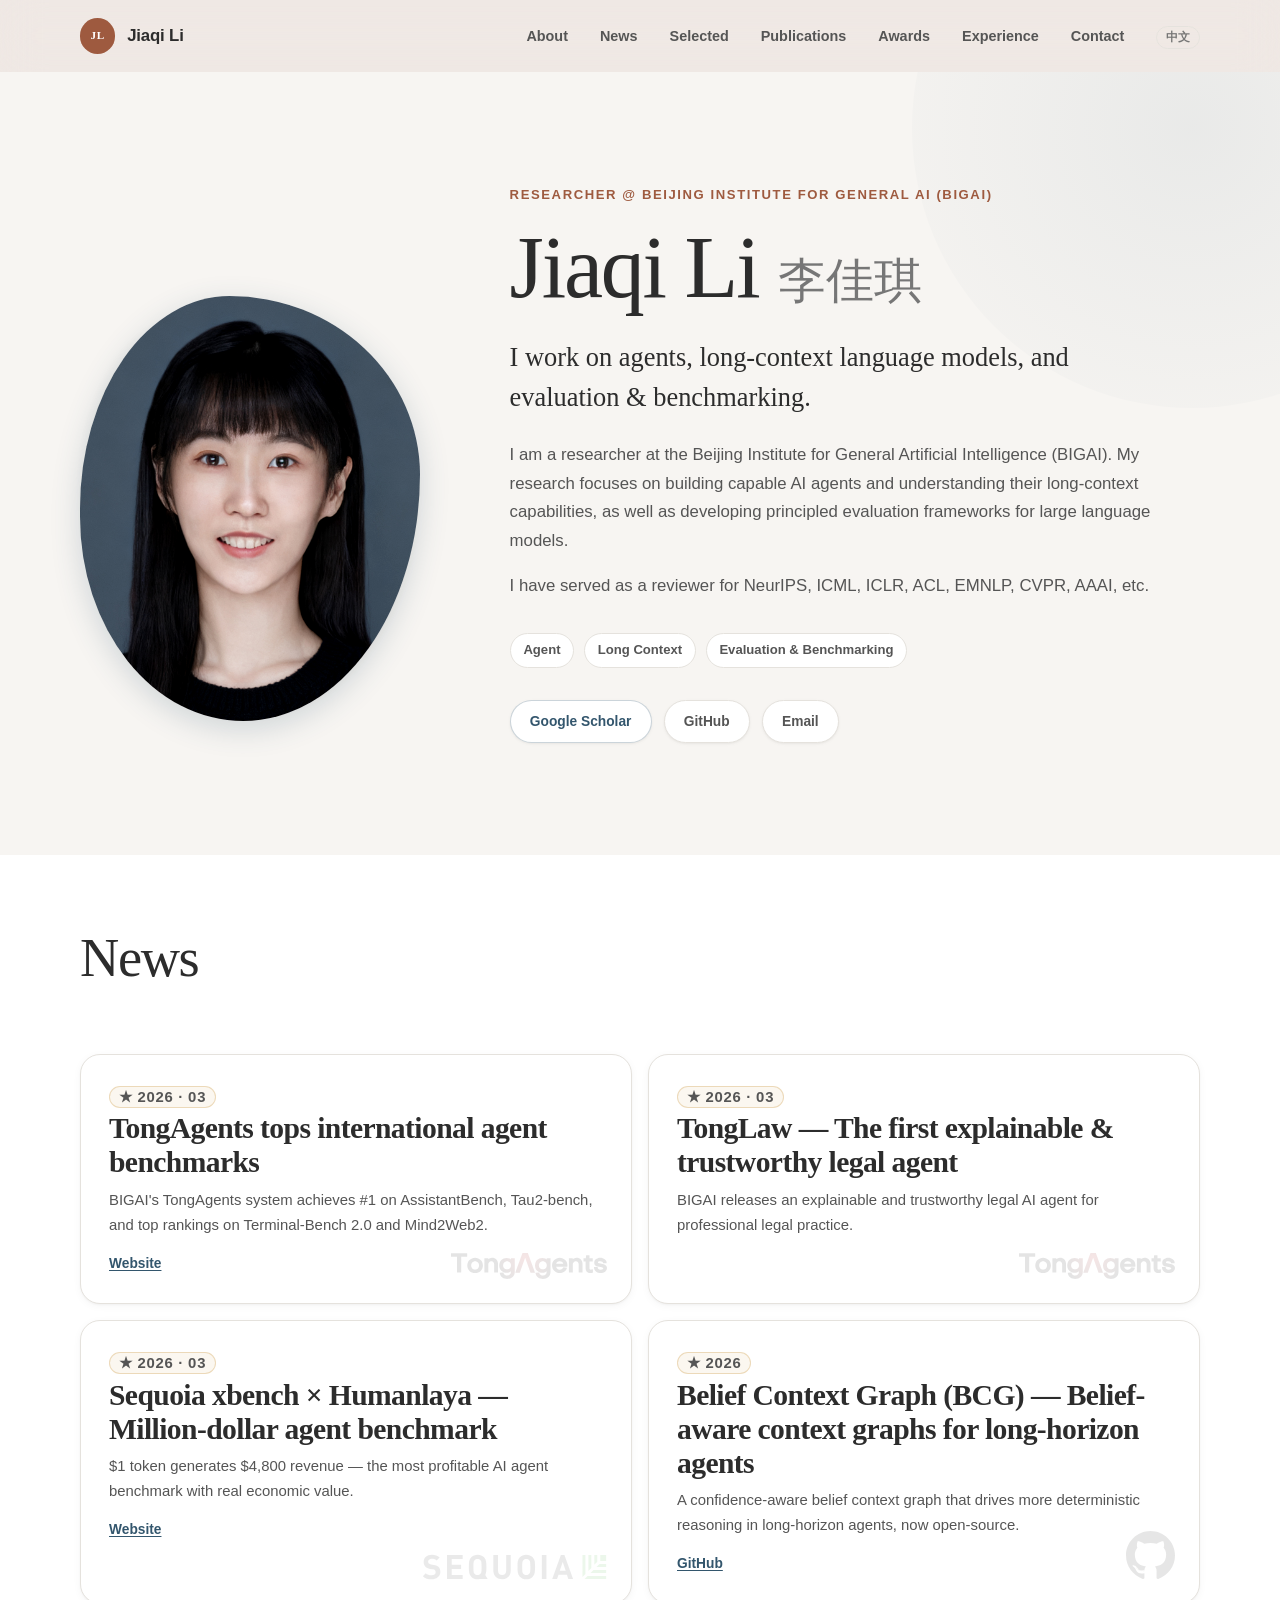
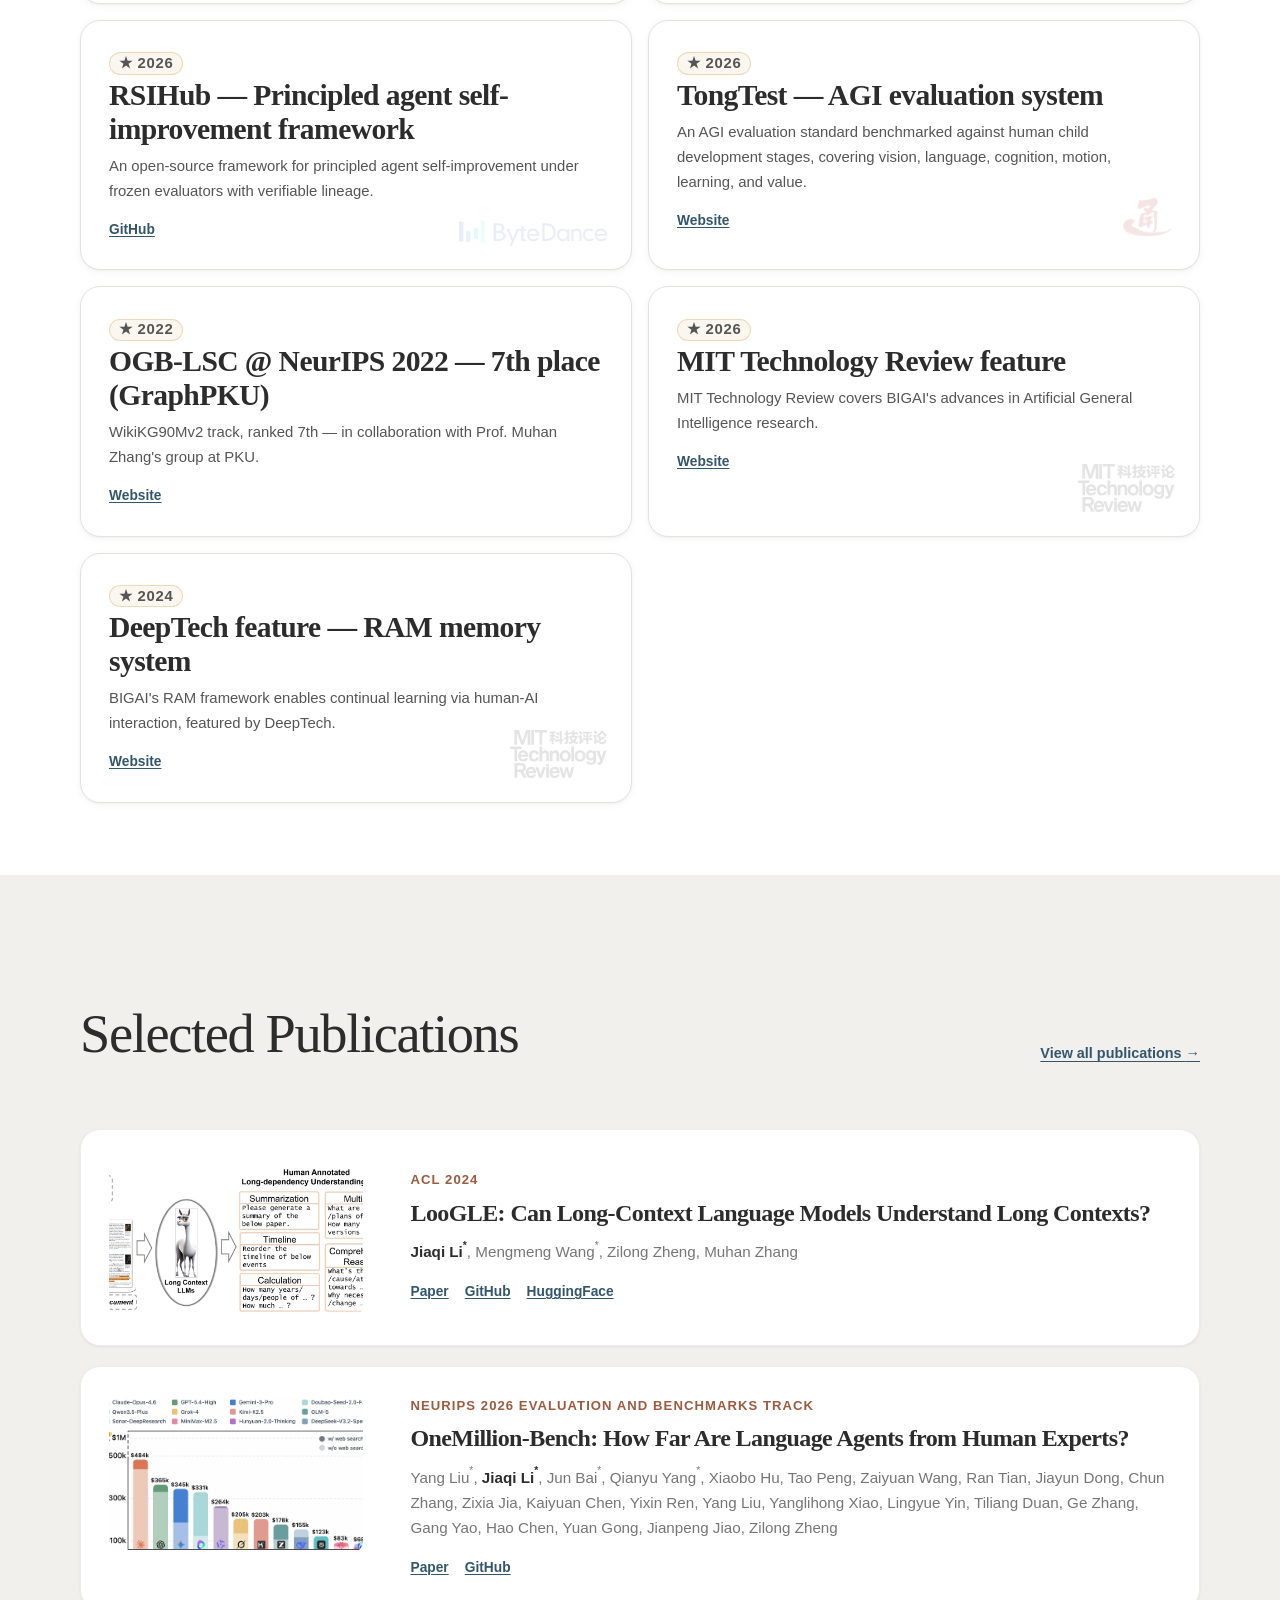
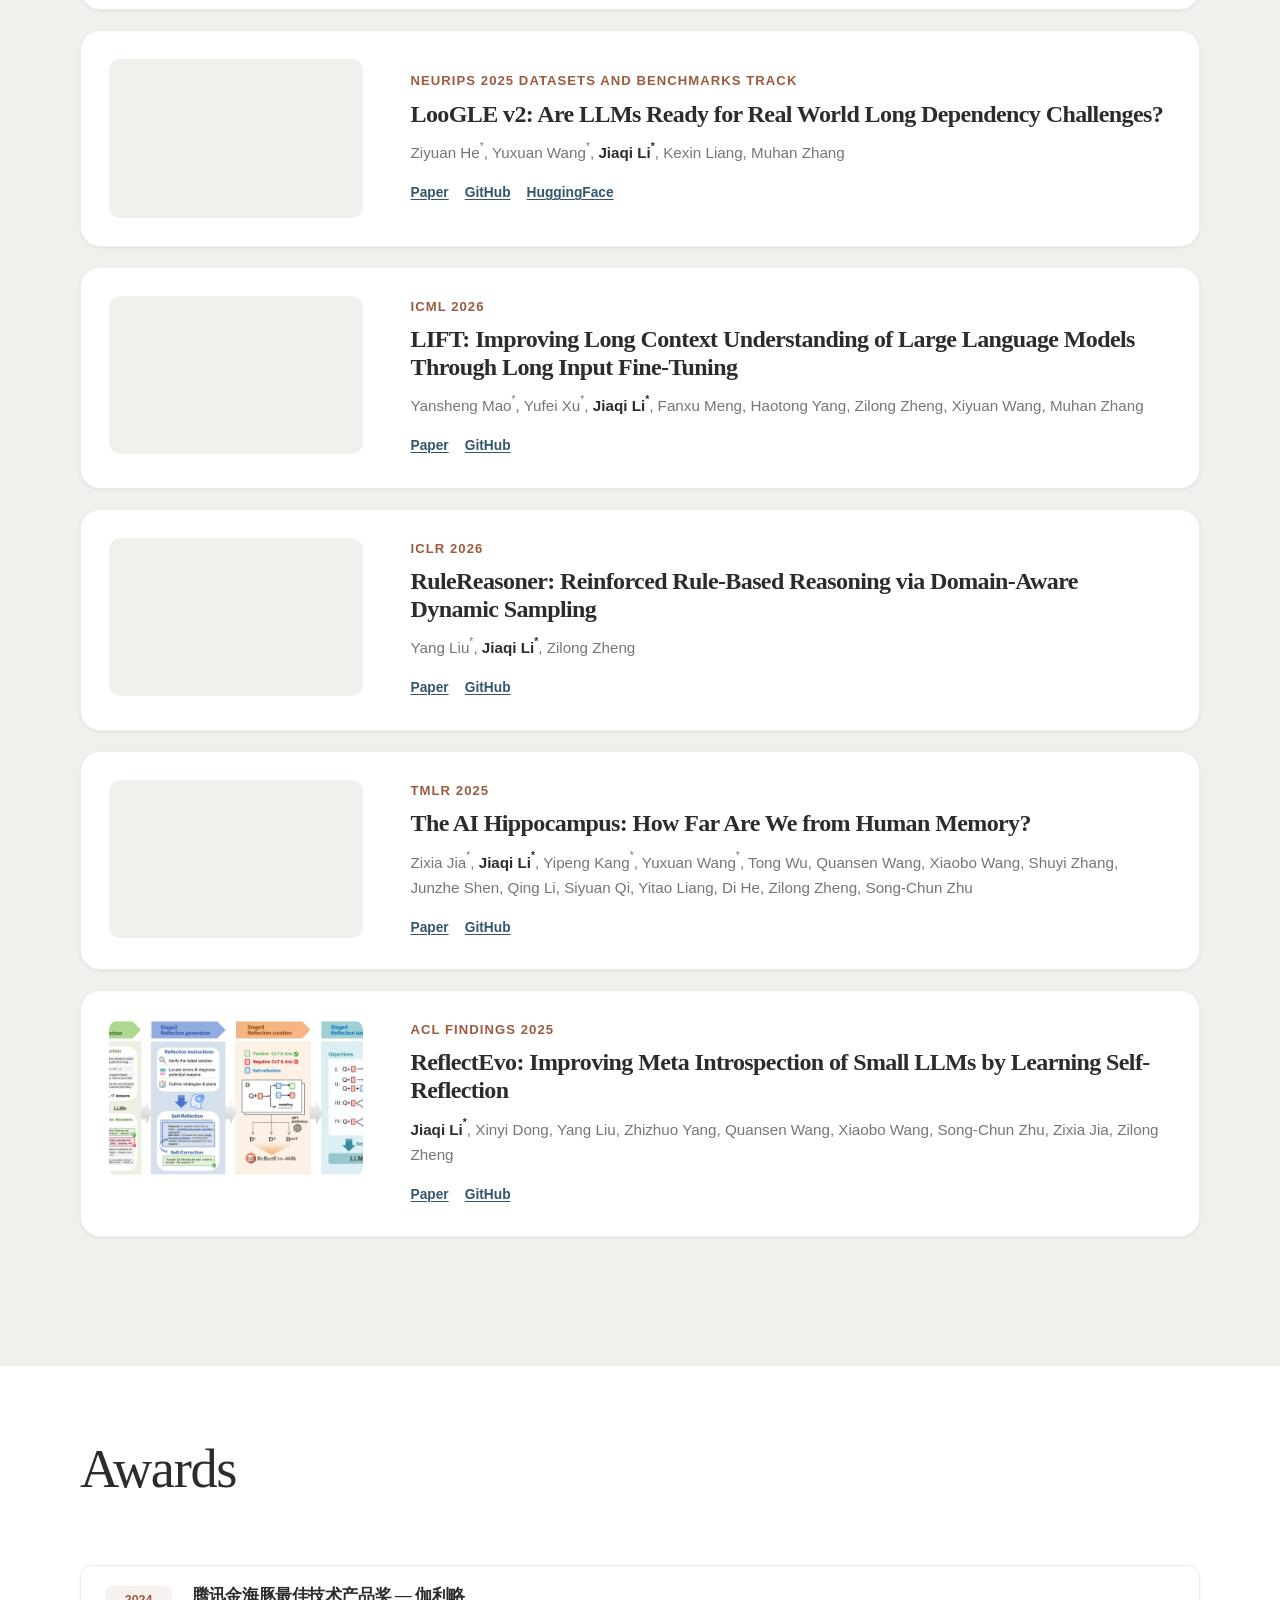
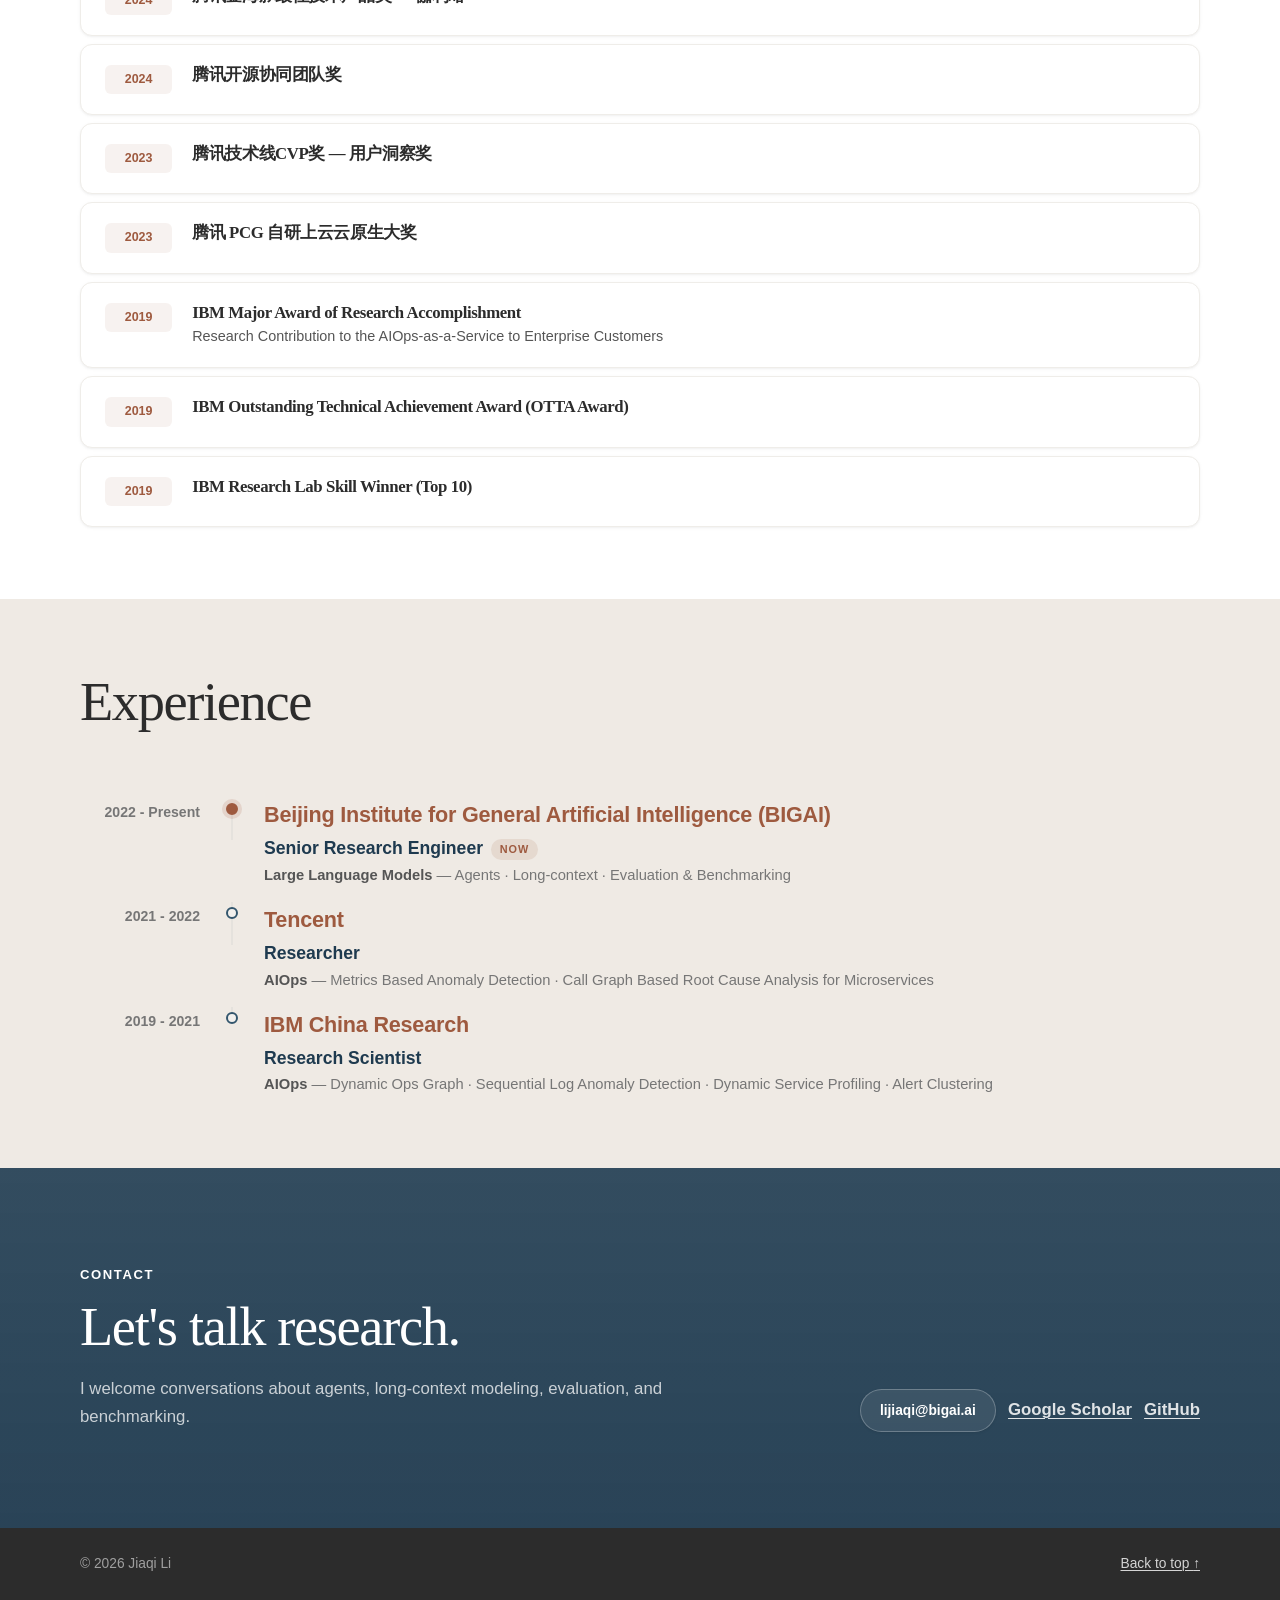
==== commit c1ff331d: "Enlarge portrait, add RAT Demo/Twitter links" ====
--- a/index.html
+++ b/index.html
@@ -67,7 +67,7 @@
       <div class="container hero-grid">
         <div class="portrait-wrap">
           <div class="portrait-inner">
-            <img class="portrait" src="/images/ab.webp" width="240" height="240" alt="Portrait of Jiaqi Li" fetchpriority="high">
+            <img class="portrait" src="/images/photo.webp" width="240" height="240" alt="Portrait of Jiaqi Li" fetchpriority="high">
           </div>
         </div>
         <div class="hero-copy">
@@ -101,13 +101,13 @@
         </div>
 
         <div class="news-headlines">
-          <article class="news-featured news-brand" style="--brand-logo: url(/images/brand/tongagents-logo.svg); --brand-size: auto 2rem;">
+          <article class="news-featured news-brand" style="--brand-logo: url(/images/brand/tongagents-logo.svg); --brand-size: auto 1.6rem;">
             <p class="news-stamp">★ 2026 · 03</p>
             <h3 data-cn="TongAgents 登顶多项国际智能体榜单">TongAgents tops international agent benchmarks</h3>
             <p data-cn="通研院自研 TongAgents 系统在 AssistantBench、Tau2-bench 等多项国际智能体榜单取得全球第一。">BIGAI's TongAgents system achieves #1 on AssistantBench, Tau2-bench, and top rankings on Terminal-Bench 2.0 and Mind2Web2.</p>
             <div class="news-links"><a href="https://www.bigai.ai/blog/news/%e4%ba%a7%e5%93%81%e8%83%bd%e5%8a%9b%e9%a2%86%e8%b7%91%e5%85%a8%e7%90%83%ef%bc%81%e9%80%9a%e7%a0%94%e9%99%a2-tongagents-%e7%99%bb%e4%b8%8a%e5%a4%9a%e9%a1%b9%e5%9b%bd%e9%99%85%e6%99%ba%e8%83%bd/">Website</a></div>
           </article>
-          <article class="news-featured news-brand" style="--brand-logo: url(/images/brand/tongagents-logo.svg); --brand-size: auto 2rem;">
+          <article class="news-featured news-brand" style="--brand-logo: url(/images/brand/tongagents-logo.svg); --brand-size: auto 1.6rem;">
             <p class="news-stamp">★ 2026 · 03</p>
             <h3 data-cn="通鉴 TongLaw — 业内首个可解释可信法律智能体">TongLaw — The first explainable &amp; trustworthy legal agent</h3>
             <p data-cn="通研院发布面向法律实务场景的可解释、可信赖的法律智能体系统。">BIGAI releases an explainable and trustworthy legal AI agent for professional legal practice.</p>
@@ -125,7 +125,7 @@
             <p data-cn="基于置信度感知的上下文图，驱动长程智能体更确定的推理，开源发布。">A confidence-aware belief context graph that drives more deterministic reasoning in long-horizon agents, now open-source.</p>
             <div class="news-links"><a href="https://github.com/bigai-nlco/belief-context-graph">GitHub</a></div>
           </article>
-          <article class="news-featured news-brand" style="--brand-logo: url(/images/brand/bytedance-logo.svg); --brand-size: auto 2rem;">
+          <article class="news-featured news-brand" style="--brand-logo: url(/images/brand/bytedance-logo.svg); --brand-size: auto 1.6rem;">
             <p class="news-stamp">★ 2026</p>
             <h3 data-cn="RSIHub — 原则性智能体自我进化框架">RSIHub — Principled agent self-improvement framework</h3>
             <p data-cn="在冻结评估器和声明变异边界下进行原则性智能体自我改进，记录可验证谱系。">An open-source framework for principled agent self-improvement under frozen evaluators with verifiable lineage.</p>
@@ -226,7 +226,7 @@
           <article class="publication">
             <div class="publication-media"><img src="/images/memorysurvey.webp" width="480" height="350" alt="" loading="lazy" decoding="async"></div>
             <div class="publication-body">
-              <p class="venue">arXiv 2026</p>
+              <p class="venue">TMLR 2025</p>
               <h3>The AI Hippocampus: How Far Are We from Human Memory?</h3>
               
               <p class="authors">Zixia Jia<sup>*</sup>, <strong>Jiaqi Li<sup>*</sup></strong>, Yipeng Kang<sup>*</sup>, Yuxuan Wang<sup>*</sup>, Tong Wu, Quansen Wang, Xiaobo Wang, Shuyi Zhang, Junzhe Shen, Qing Li, Siyuan Qi, Yitao Liang, Di He, Zilong Zheng, Song-Chun Zhu</p>
--- a/css/style.css
+++ b/css/style.css
@@ -150,7 +150,7 @@
 
 .hero-grid {
   display: grid;
-  grid-template-columns: minmax(200px, 280px) minmax(0, 1fr);
+  grid-template-columns: minmax(240px, 340px) minmax(0, 1fr);
   align-items: start;
   gap: clamp(2.5rem, 7vw, 6rem);
 }
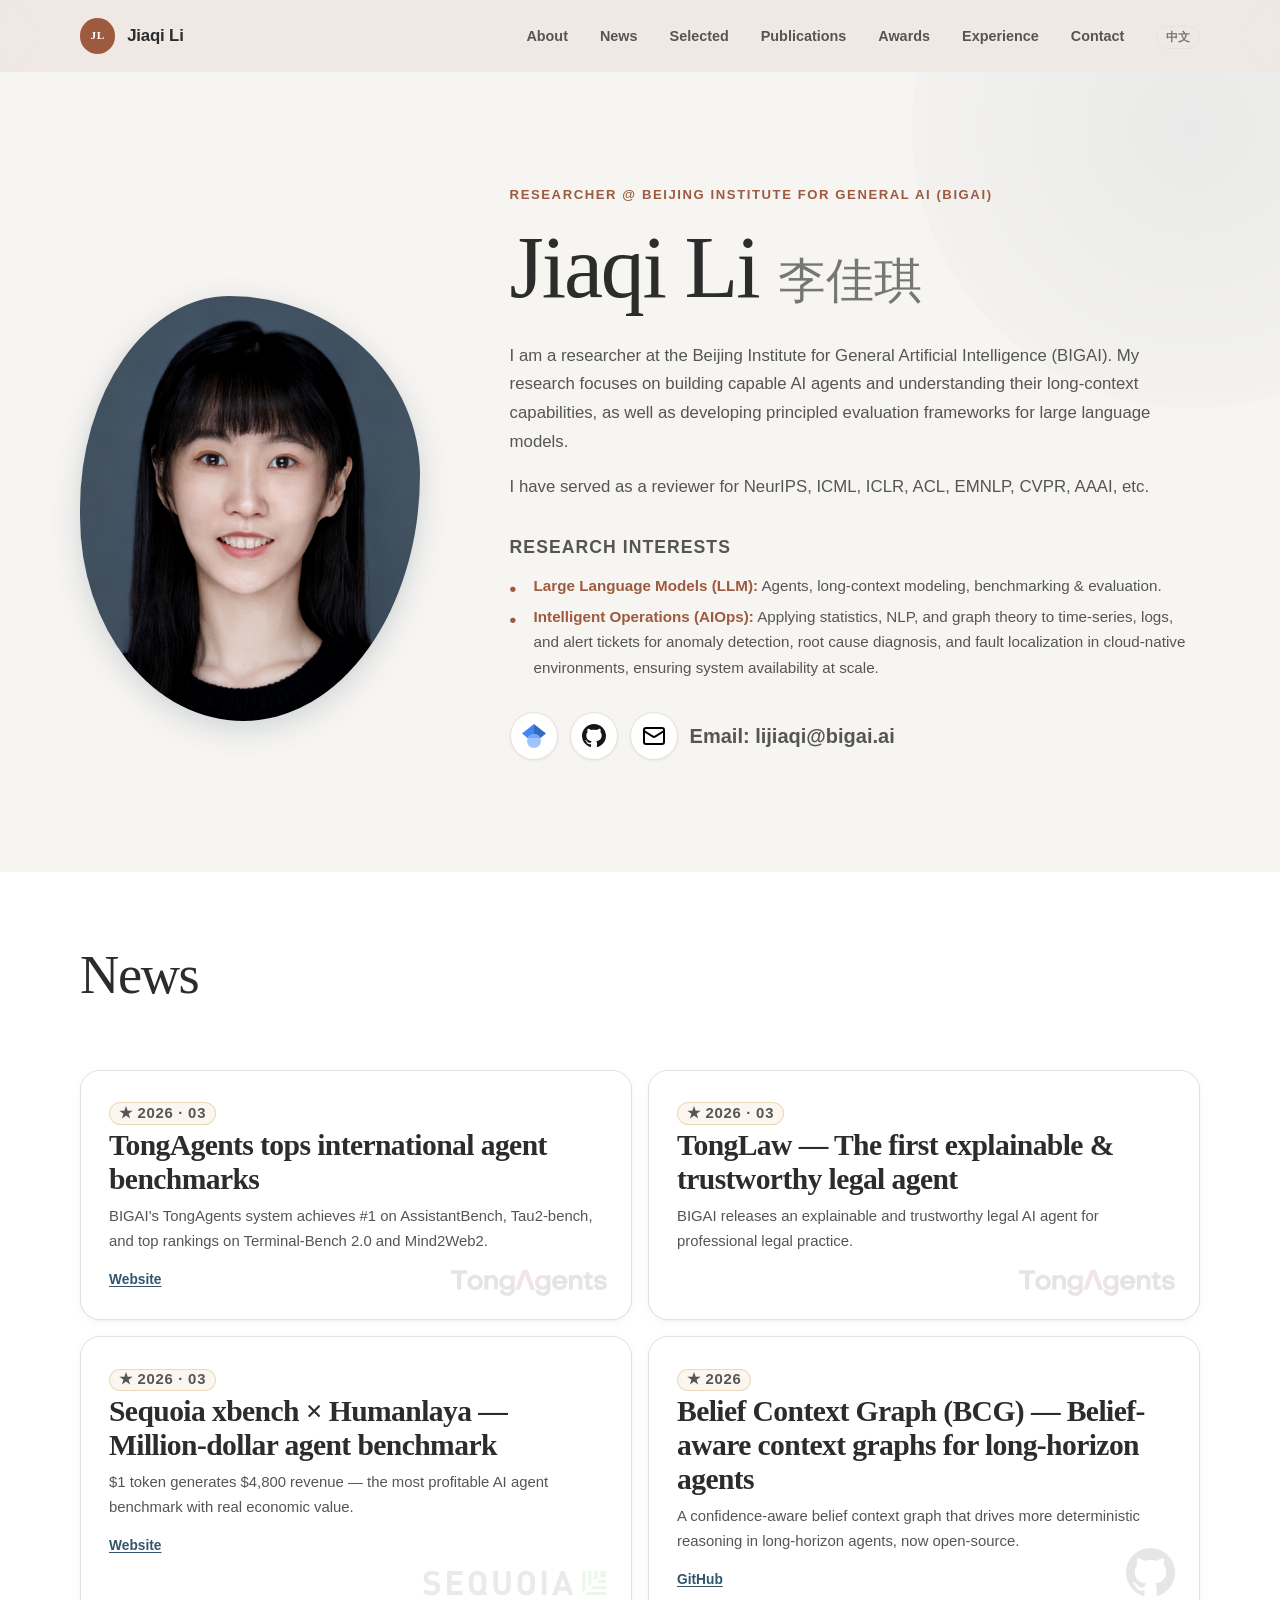
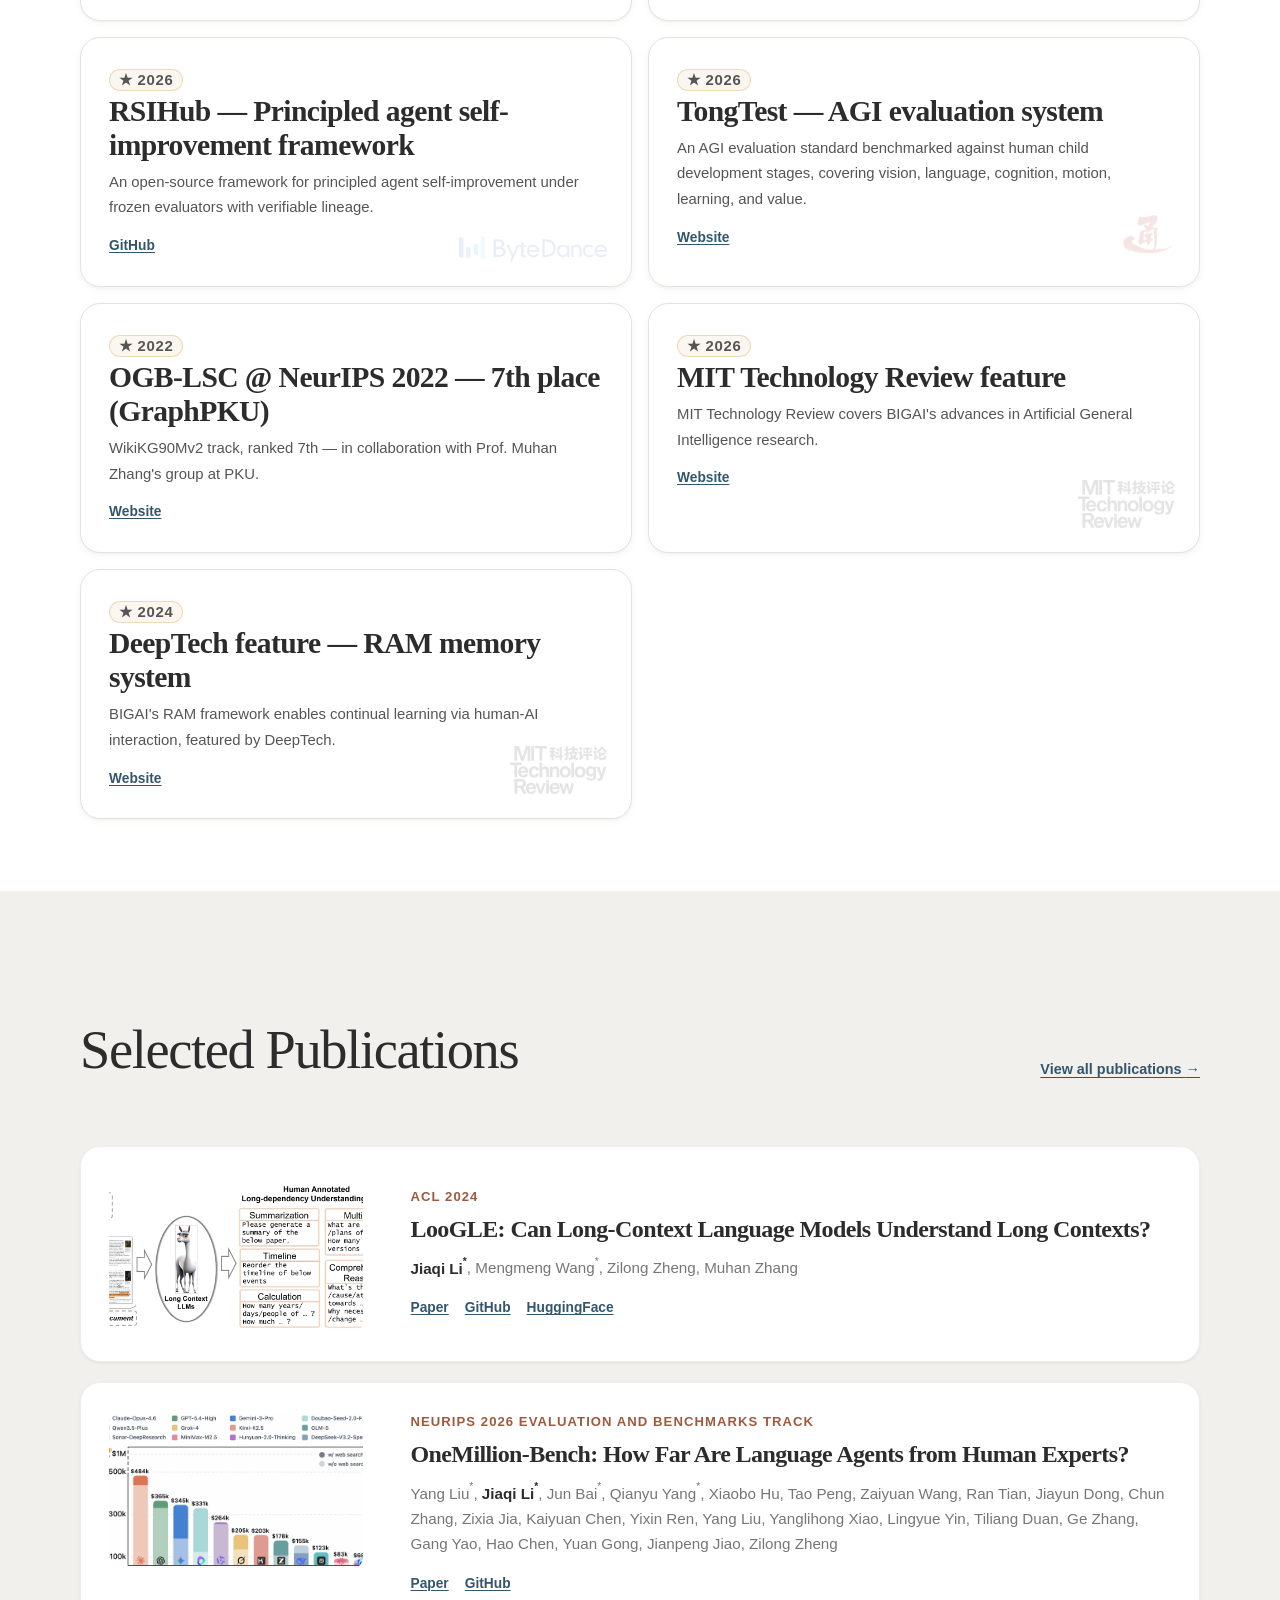
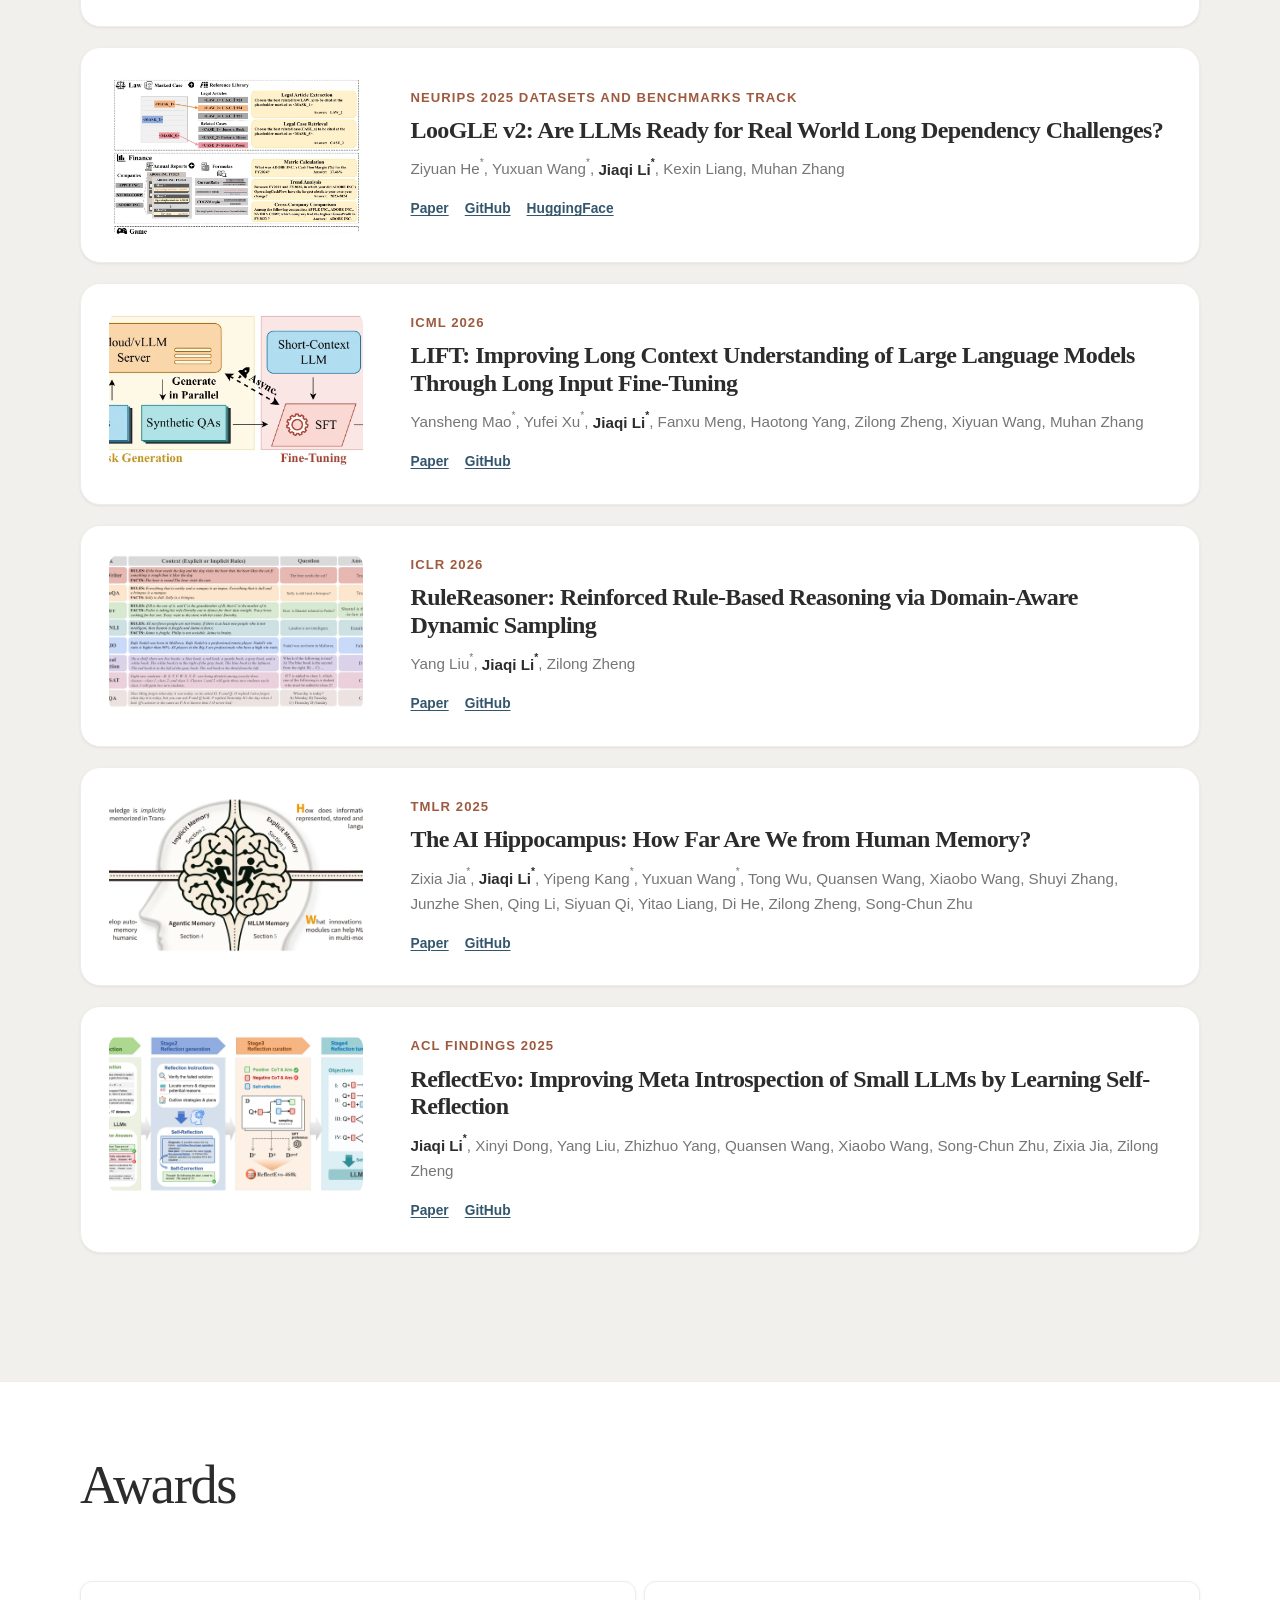
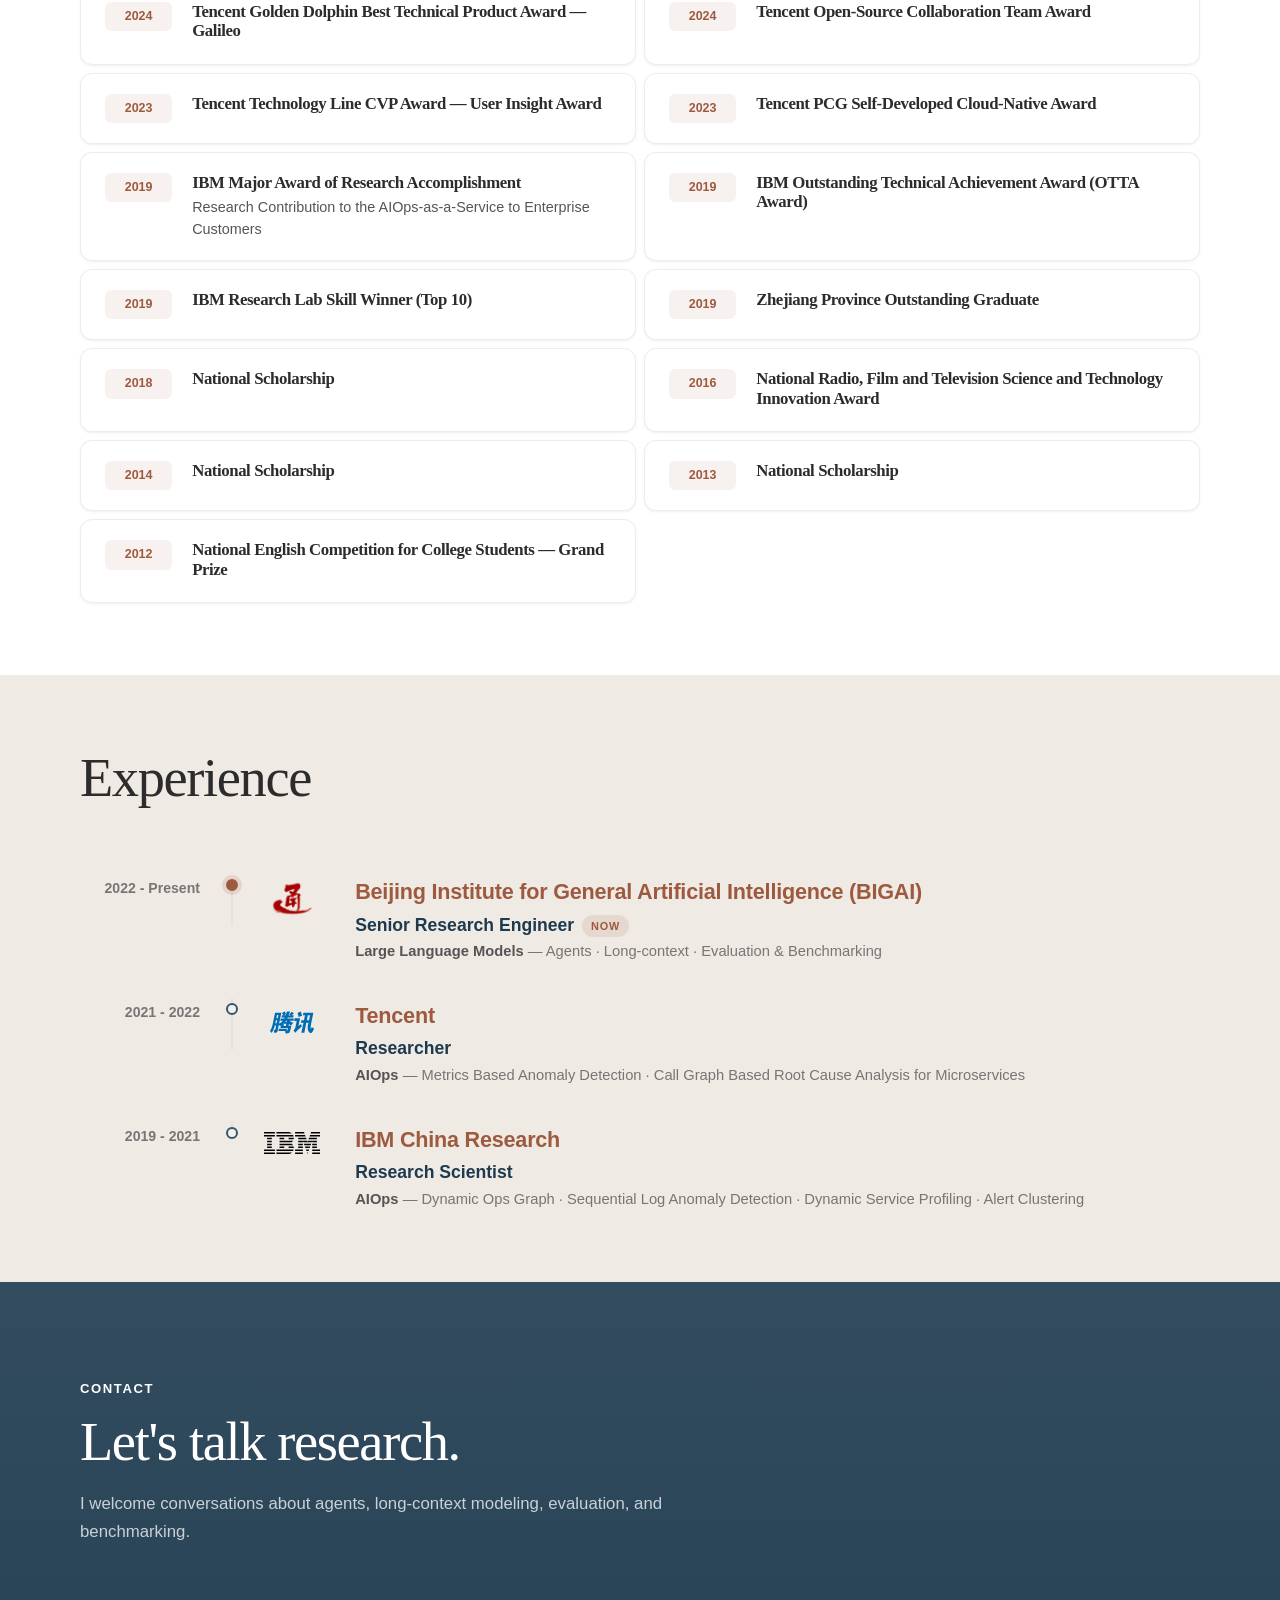
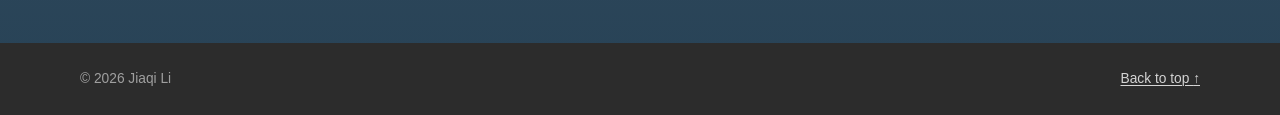
==== commit 2b1a2ca6: "Refine hero layout: logo icons, research interests, awards i18n, experience logos" ====
--- a/index.html
+++ b/index.html
@@ -34,7 +34,7 @@
     "knowsAbout": ["Agents", "Long-context language models", "Evaluation and benchmarking"],
     "sameAs": [
       "https://scholar.google.com/citations?user=C4Z2-rsAAAAJ",
-      "https://github.com/jiaqili"
+      "https://github.com/lijiaqijane"
     ]
   }
   </script>
@@ -73,7 +73,7 @@
         <div class="hero-copy">
           <p class="eyebrow" data-cn="研究员 · 北京通用人工智能研究院（BIGAI）">Researcher @ Beijing Institute for General AI (BIGAI)</p>
           <h1 id="about-title" data-cn="李佳琪">Jiaqi Li <span lang="zh-CN">李佳琪</span></h1>
-          <p class="lead" data-cn="研究兴趣：智能体、长上下文语言模型、评测与基准测试。">I work on agents, long-context language models, and evaluation &amp; benchmarking.</p>
+          <p class="lead" data-cn="研究兴趣：智能体、长上下文语言模型、评测与基准测试。"></p>
           <p data-cn="我是北京通用人工智能研究院（BIGAI）的研究员，研究重点包括构建能力强大的 AI 智能体、理解其长上下文处理能力，以及为大语言模型开发系统的评测框架。">
             I am a researcher at the Beijing Institute for General Artificial Intelligence (BIGAI). 
             My research focuses on building capable AI agents and understanding their long-context capabilities, 
@@ -82,13 +82,17 @@
           <p data-cn="担任 NeurIPS、ICML、ICLR、ACL、EMNLP、CVPR、AAAI 等会议审稿人。">
             I have served as a reviewer for NeurIPS, ICML, ICLR, ACL, EMNLP, CVPR, AAAI, etc.
           </p>
-          <ul class="research-topics" aria-label="Research topics">
-            <li data-cn="智能体">Agent</li><li data-cn="长上下文">Long Context</li><li data-cn="评测与基准">Evaluation &amp; Benchmarking</li>
-          </ul>
+          <p class="research-heading" data-cn="研究方向">Research Interests</p>
+          <div class="research-interests" data-cn="大语言模型: 研究智能体、长上下文建模、评测与基准
+智能运维: 利用统计概率学、NLP、图论对时序、日志、告警进行异常检测与故障诊断">
+            <p><strong>Large Language Models (LLM):</strong> Agents, long-context modeling, benchmarking &amp; evaluation.</p>
+            <p><strong>Intelligent Operations (AIOps):</strong> Applying statistics, NLP, and graph theory to time-series, logs, and alert tickets for anomaly detection, root cause diagnosis, and fault localization in cloud-native environments, ensuring system availability at scale.</p>
+          </div>
           <div class="hero-actions" aria-label="Profile links">
-            <a class="button button-primary" href="https://scholar.google.com/citations?user=C4Z2-rsAAAAJ">Google Scholar</a>
-            <a class="button" href="https://github.com/jiaqili">GitHub</a>
-            <a class="button" href="mailto:lijiaqi@bigai.ai">Email</a>
+            <a class="button-icon" href="https://scholar.google.com/citations?user=C4Z2-rsAAAAJ" aria-label="Google Scholar"><img src="/images/brand/google-scholar.svg" alt=""></a>
+            <a class="button-icon" href="https://github.com/lijiaqijane" aria-label="GitHub"><img src="/images/brand/github-mark.svg" alt=""></a>
+            <a class="button-icon" href="mailto:lijiaqi@bigai.ai" aria-label="Email"><img src="/images/brand/email-icon.svg" alt=""></a>
+            <a class="button-text" href="mailto:lijiaqi@bigai.ai">Email: lijiaqi@bigai.ai</a>
           </div>
         </div>
       </div>
@@ -258,32 +262,32 @@
           <div class="award-card">
             <span class="award-card-year">2024</span>
             <div class="award-card-body">
-              <h3>腾讯金海豚最佳技术产品奖 — 伽利略</h3>
+              <h3 data-cn="腾讯金海豚最佳技术产品奖 — 伽利略">Tencent Golden Dolphin Best Technical Product Award — Galileo</h3>
             </div>
           </div>
           <div class="award-card">
             <span class="award-card-year">2024</span>
             <div class="award-card-body">
-              <h3>腾讯开源协同团队奖</h3>
+              <h3 data-cn="腾讯开源协同团队奖">Tencent Open-Source Collaboration Team Award</h3>
             </div>
           </div>
           <div class="award-card">
             <span class="award-card-year">2023</span>
             <div class="award-card-body">
-              <h3>腾讯技术线CVP奖 — 用户洞察奖</h3>
+              <h3 data-cn="腾讯技术线CVP奖 — 用户洞察奖">Tencent Technology Line CVP Award — User Insight Award</h3>
             </div>
           </div>
           <div class="award-card">
             <span class="award-card-year">2023</span>
             <div class="award-card-body">
-              <h3>腾讯 PCG 自研上云云原生大奖</h3>
+              <h3 data-cn="腾讯 PCG 自研上云云原生大奖">Tencent PCG Self-Developed Cloud-Native Award</h3>
             </div>
           </div>
           <div class="award-card">
             <span class="award-card-year">2019</span>
             <div class="award-card-body">
               <h3>IBM Major Award of Research Accomplishment</h3>
-              <p>Research Contribution to the AIOps-as-a-Service to Enterprise Customers</p>
+              <p data-cn="对面向企业客户的 AIOps 即服务的研究贡献">Research Contribution to the AIOps-as-a-Service to Enterprise Customers</p>
             </div>
           </div>
           <div class="award-card">
@@ -296,6 +300,42 @@
             <span class="award-card-year">2019</span>
             <div class="award-card-body">
               <h3>IBM Research Lab Skill Winner (Top 10)</h3>
+            </div>
+          </div>
+          <div class="award-card">
+            <span class="award-card-year">2019</span>
+            <div class="award-card-body">
+              <h3 data-cn="浙江省优秀毕业生">Zhejiang Province Outstanding Graduate</h3>
+            </div>
+          </div>
+          <div class="award-card">
+            <span class="award-card-year">2018</span>
+            <div class="award-card-body">
+              <h3 data-cn="国家奖学金">National Scholarship</h3>
+            </div>
+          </div>
+          <div class="award-card">
+            <span class="award-card-year">2016</span>
+            <div class="award-card-body">
+              <h3 data-cn="国家级广播影视科技创新奖">National Radio, Film and Television Science and Technology Innovation Award</h3>
+            </div>
+          </div>
+          <div class="award-card">
+            <span class="award-card-year">2014</span>
+            <div class="award-card-body">
+              <h3 data-cn="国家奖学金">National Scholarship</h3>
+            </div>
+          </div>
+          <div class="award-card">
+            <span class="award-card-year">2013</span>
+            <div class="award-card-body">
+              <h3 data-cn="国家奖学金">National Scholarship</h3>
+            </div>
+          </div>
+          <div class="award-card">
+            <span class="award-card-year">2012</span>
+            <div class="award-card-body">
+              <h3 data-cn="全国大学生英语竞赛特等奖">National English Competition for College Students — Grand Prize</h3>
             </div>
           </div>
         </div>
@@ -312,6 +352,7 @@
           <div class="exp-item current">
             <p class="exp-when" data-cn="至今">2022 - Present</p>
             <div class="node"><div class="dot"></div></div>
+            <div class="exp-logo" style="--logo-h: 2.8rem;"><img src="/images/brand/bigai-icon.png" alt="BIGAI" loading="lazy"></div>
             <div class="exp-body">
               <p class="exp-org" data-cn="北京通用人工智能研究院">Beijing Institute for General Artificial Intelligence (BIGAI)</p>
               <p class="exp-role" data-cn="高级研究工程师">Senior Research Engineer<span class="exp-chip" data-cn="当前">Now</span></p>
@@ -322,6 +363,7 @@
           <div class="exp-item">
             <p class="exp-when" data-cn="至今">2021 - 2022</p>
             <div class="node"><div class="dot"></div></div>
+            <div class="exp-logo" style="--logo-h: 2.8rem;"><img src="/images/brand/tencent-logo.svg" alt="Tencent" loading="lazy"></div>
             <div class="exp-body">
               <p class="exp-org" data-cn="腾讯">Tencent</p>
               <p class="exp-role" data-cn="应用研究员">Researcher</p>
@@ -332,6 +374,7 @@
           <div class="exp-item">
             <p class="exp-when" data-cn="至今">2019 - 2021</p>
             <div class="node"><div class="dot"></div></div>
+            <div class="exp-logo" style="--logo-h: 2.4rem;"><img src="/images/brand/ibm-logo.svg" alt="IBM" loading="lazy"></div>
             <div class="exp-body">
               <p class="exp-org" data-cn="IBM中国研究院">IBM China Research</p>
               <p class="exp-role" data-cn="研究科学家">Research Scientist</p>
@@ -347,10 +390,6 @@
     <section class="contact-section" id="contact" aria-labelledby="contact-title">
       <div class="container contact-card">
         <div><p class="eyebrow" data-cn="联系">Contact</p><h2 id="contact-title" data-cn="联系我">Let's talk research.</h2><p data-cn="欢迎交流关于智能体、长上下文建模、评测与基准的话题。">I welcome conversations about agents, long-context modeling, evaluation, and benchmarking.</p></div>
-        <div class="contact-links">
-          <a class="button button-light" href="mailto:lijiaqi@bigai.ai">lijiaqi@bigai.ai</a>
-          <a href="https://scholar.google.com/citations?user=C4Z2-rsAAAAJ">Google Scholar</a><a href="https://github.com/jiaqili">GitHub</a>
-        </div>
       </div>
     </section>
   </main>
--- a/css/style.css
+++ b/css/style.css
@@ -246,18 +246,72 @@
 }
 
 .hero-copy > p:not(.eyebrow):not(.lead) { max-width: 47rem; color: var(--ink-soft); }
-.research-topics { display: flex; flex-wrap: wrap; gap: 0.6rem; margin-block: 2rem; }
-.research-topics li {
-  padding: 0.35rem 0.8rem;
+.research-heading {
+  margin: 2rem 0 0.5rem;
+  color: #9e5a3f;
+  font-size: 1.1rem;
+  font-weight: 800;
+  letter-spacing: 0.06em;
+  text-transform: uppercase;
+}
+.research-interests {
+  margin-block: 0.6rem 2rem;
+}
+.research-interests p {
+  margin: 0.4rem 0;
+  padding-left: 1.5rem;
+  position: relative;
+  color: var(--ink-soft);
+  font-size: 0.95rem;
+  line-height: 1.65;
+}
+.research-interests p::before {
+  content: "•";
+  position: absolute;
+  left: 0;
+  top: 0;
+  color: var(--warm);
+  font-size: 1.2rem;
+  font-weight: 700;
+}
+.research-interests p strong {
+  color: var(--warm);
+  font-weight: 700;
+}
+
+.hero-actions, .contact-links { display: flex; flex-wrap: wrap; align-items: center; gap: 0.75rem; }
+.button-icon {
+  display: inline-flex;
+  align-items: center;
+  justify-content: center;
+  width: 3rem;
+  height: 3rem;
   border: 1px solid var(--line);
-  border-radius: 999px;
+  border-radius: 50%;
   background: var(--surface);
+  transition: transform 160ms ease, box-shadow 160ms ease, border-color 160ms ease;
+  box-shadow: var(--shadow-sm);
+}
+.button-icon:hover {
+  transform: translateY(-2px);
+  box-shadow: var(--shadow-md);
+  border-color: rgba(44,44,44,0.2);
+}
+.button-icon img {
+  width: 1.5rem;
+  height: 1.5rem;
+  object-fit: contain;
+}
+.button-text {
   color: var(--ink-soft);
-  font-size: 0.82rem;
-  font-weight: 550;
-}
-
-.hero-actions, .contact-links { display: flex; flex-wrap: wrap; align-items: center; gap: 0.75rem; }
+  font-size: 1.25rem;
+  font-weight: 600;
+  text-decoration: none;
+  transition: color 160ms ease;
+}
+.button-text:hover {
+  color: var(--accent);
+}
 .button {
   display: inline-flex;
   min-height: 2.7rem;
@@ -409,7 +463,7 @@
 .news-links { display: flex; gap: 1.1rem; margin-top: 0.85rem; }
 .news-links a { font-size: 0.86rem; font-weight: 700; }
 
-.awards-grid { display: grid; gap: 0.5rem; }
+.awards-grid { display: grid; grid-template-columns: 1fr 1fr; gap: 0.5rem; }
 .award-card {
   display: flex;
   align-items: flex-start;
@@ -437,10 +491,10 @@
 .award-card-body h3 { margin-bottom: 0.2rem; font-size: 1.05rem; font-weight: 600; color: var(--ink); }
 .award-card-body p { margin: 0; color: var(--ink-soft); font-size: 0.9rem; line-height: 1.55; }
 
-.exp-wrap { position: relative; display: grid; gap: 1rem; max-width: none; }
+.exp-wrap { position: relative; display: grid; gap: 2.2rem; max-width: none; }
 .exp-item {
   display: grid;
-  grid-template-columns: 7.5rem 2rem 1fr;
+  grid-template-columns: 7.5rem 2rem 3.5rem 1fr;
   align-items: start;
   gap: 0 1rem;
 }
@@ -458,11 +512,14 @@
   position: absolute;
   top: 0;
   width: 2px;
-  height: calc(100% + 1.6rem);
+  height: calc(100% + 2.2rem);
   background: var(--line);
 }
-.exp-item:first-child .node::before { top: 0.32rem; height: calc(100% + 1.6rem - 0.32rem); }
+.exp-item:first-child .node::before { top: 0.32rem; height: calc(100% + 2.2rem - 0.32rem); }
 .exp-item:last-child .node::before { height: 0.32rem; }
+.exp-logo { display: flex; align-items: flex-start; padding-top: 0.15rem; width: 3.5rem; flex: none; justify-content: center; }
+.exp-logo img { height: var(--logo-h, 2rem); width: auto; object-fit: contain; }
+.exp-body { padding-left: 1.2rem; }
 .dot {
   position: relative;
   z-index: 1;
@@ -533,7 +590,7 @@
   .publication-media { min-height: 170px; max-height: 290px; }
   .publication:hover { transform: none; }
   .contact-links { justify-content: flex-start; }
-  .exp-item { grid-template-columns: 5.5rem 1.6rem 1fr; gap: 0 0.75rem; }
+  .exp-item { grid-template-columns: 5.5rem 1.6rem 2.8rem 1fr; gap: 0 1rem; }
   .exp-when { font-size: 0.82rem; }
   .exp-note { white-space: normal; }
 }
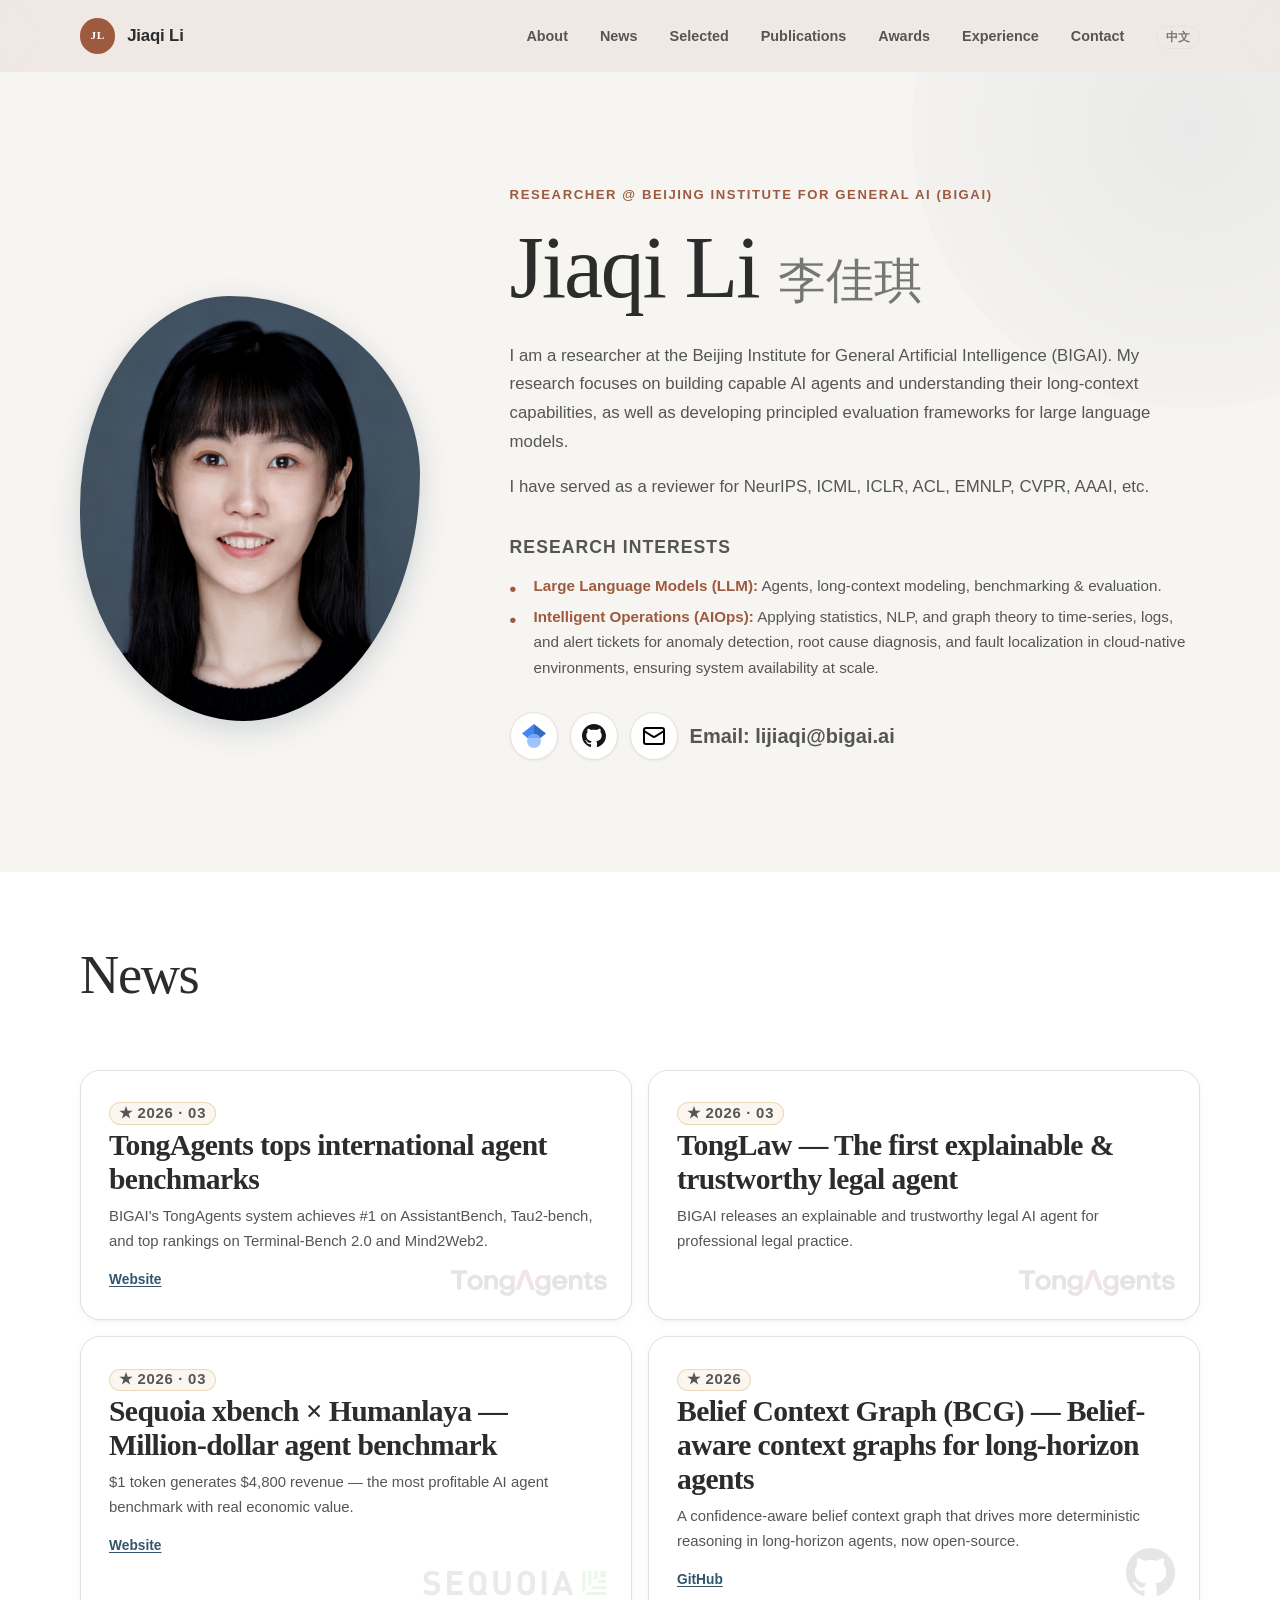
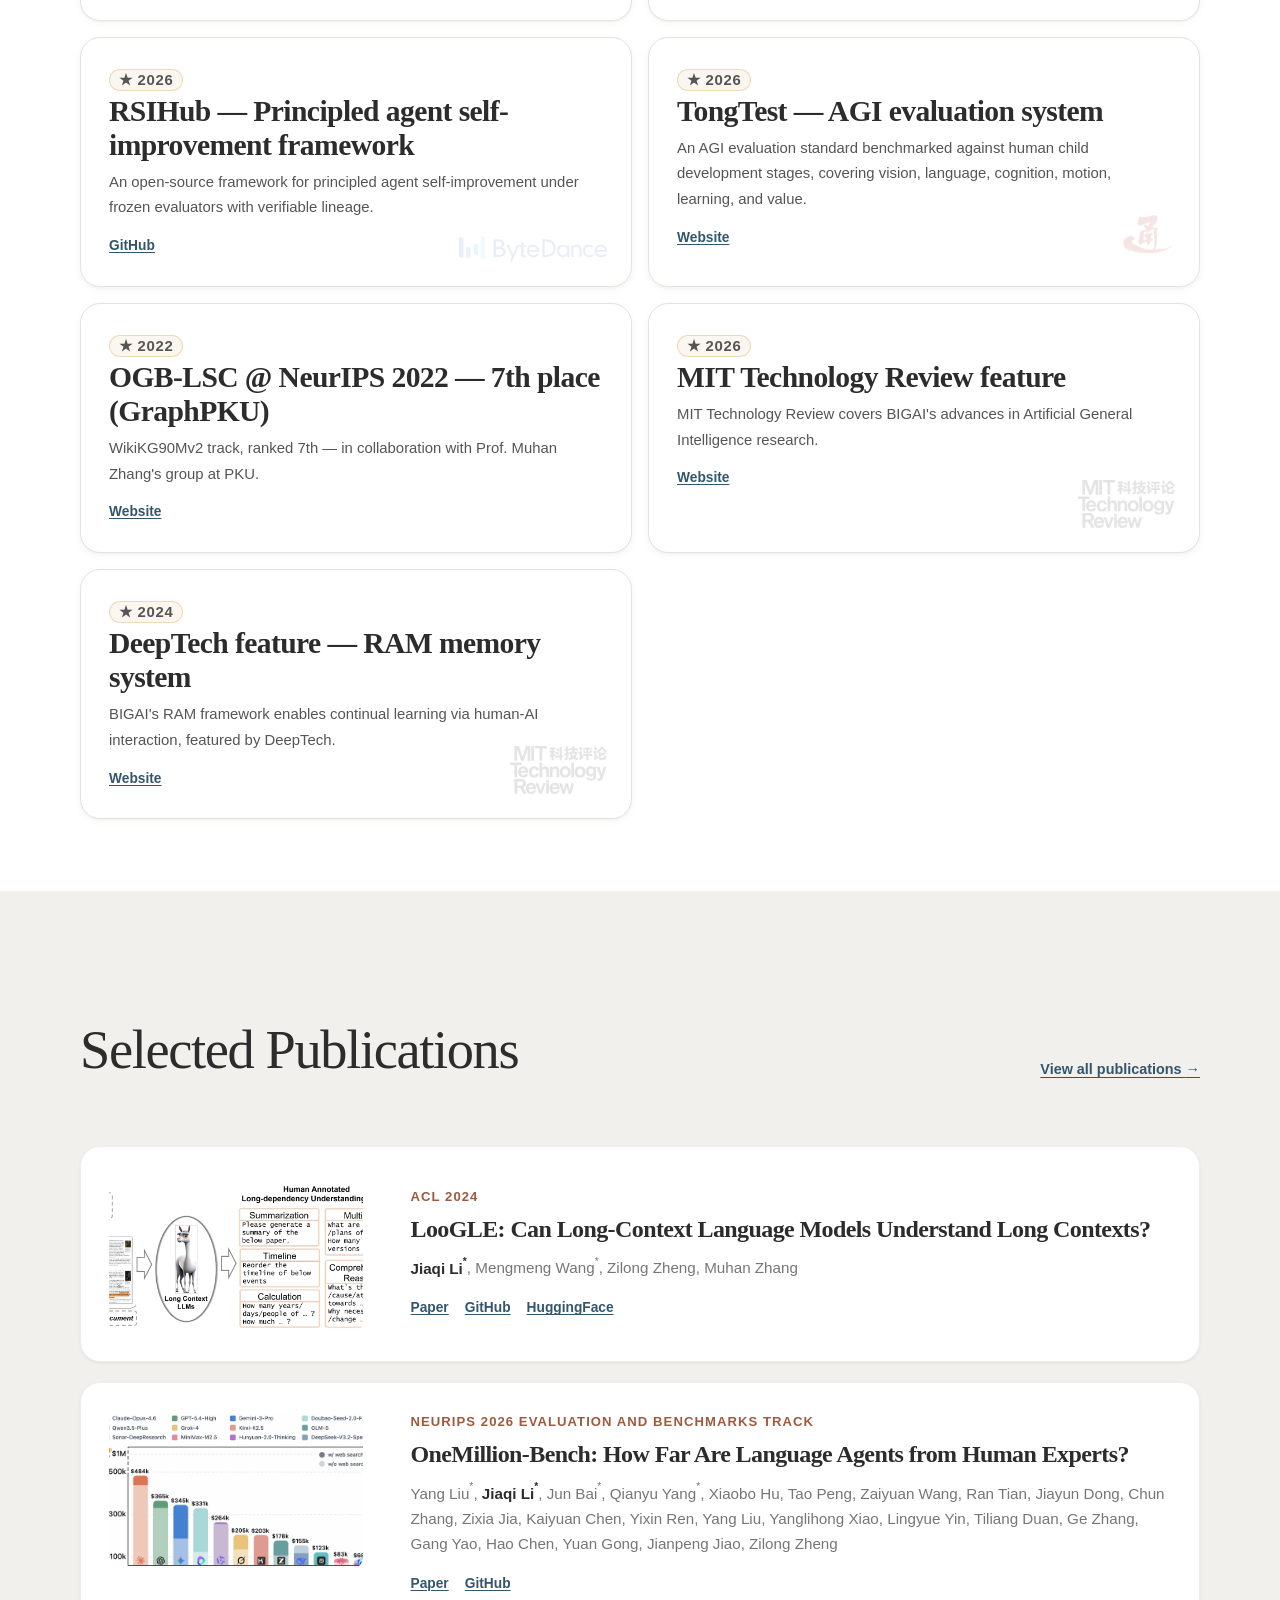
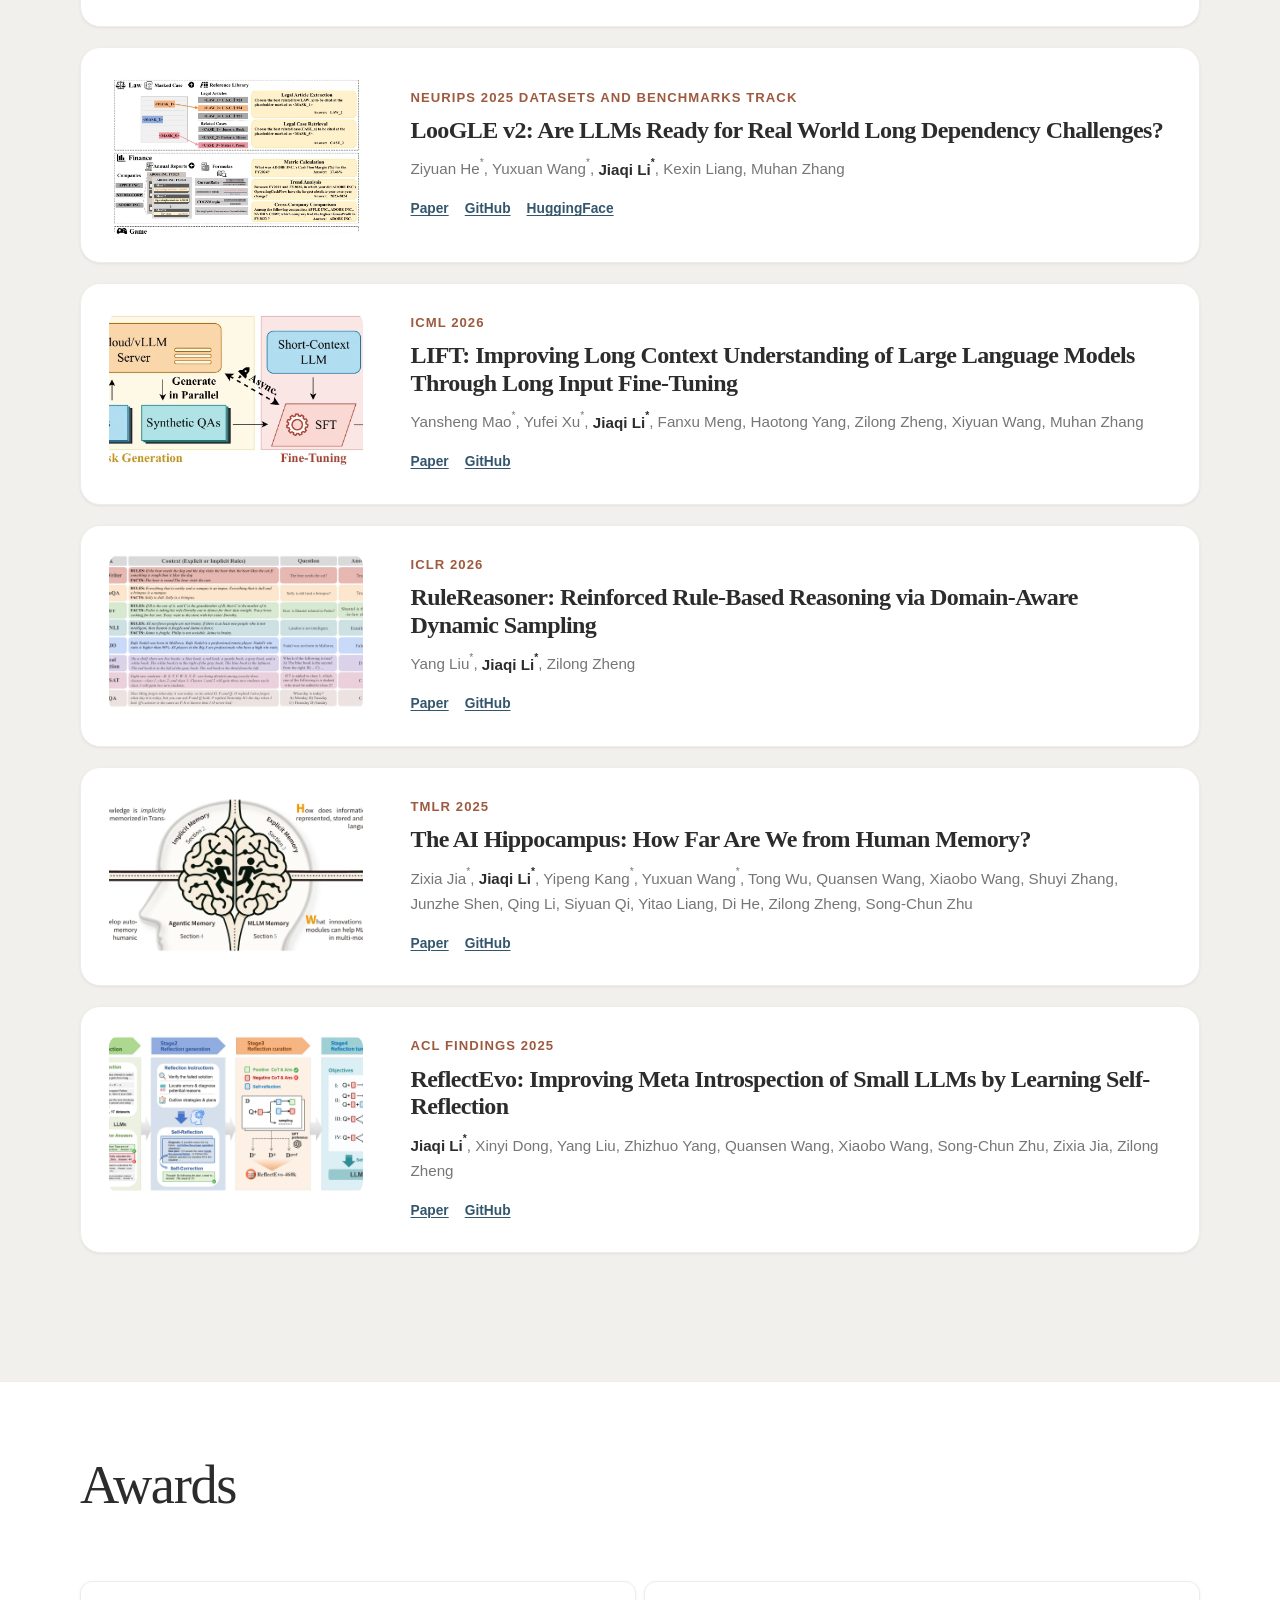
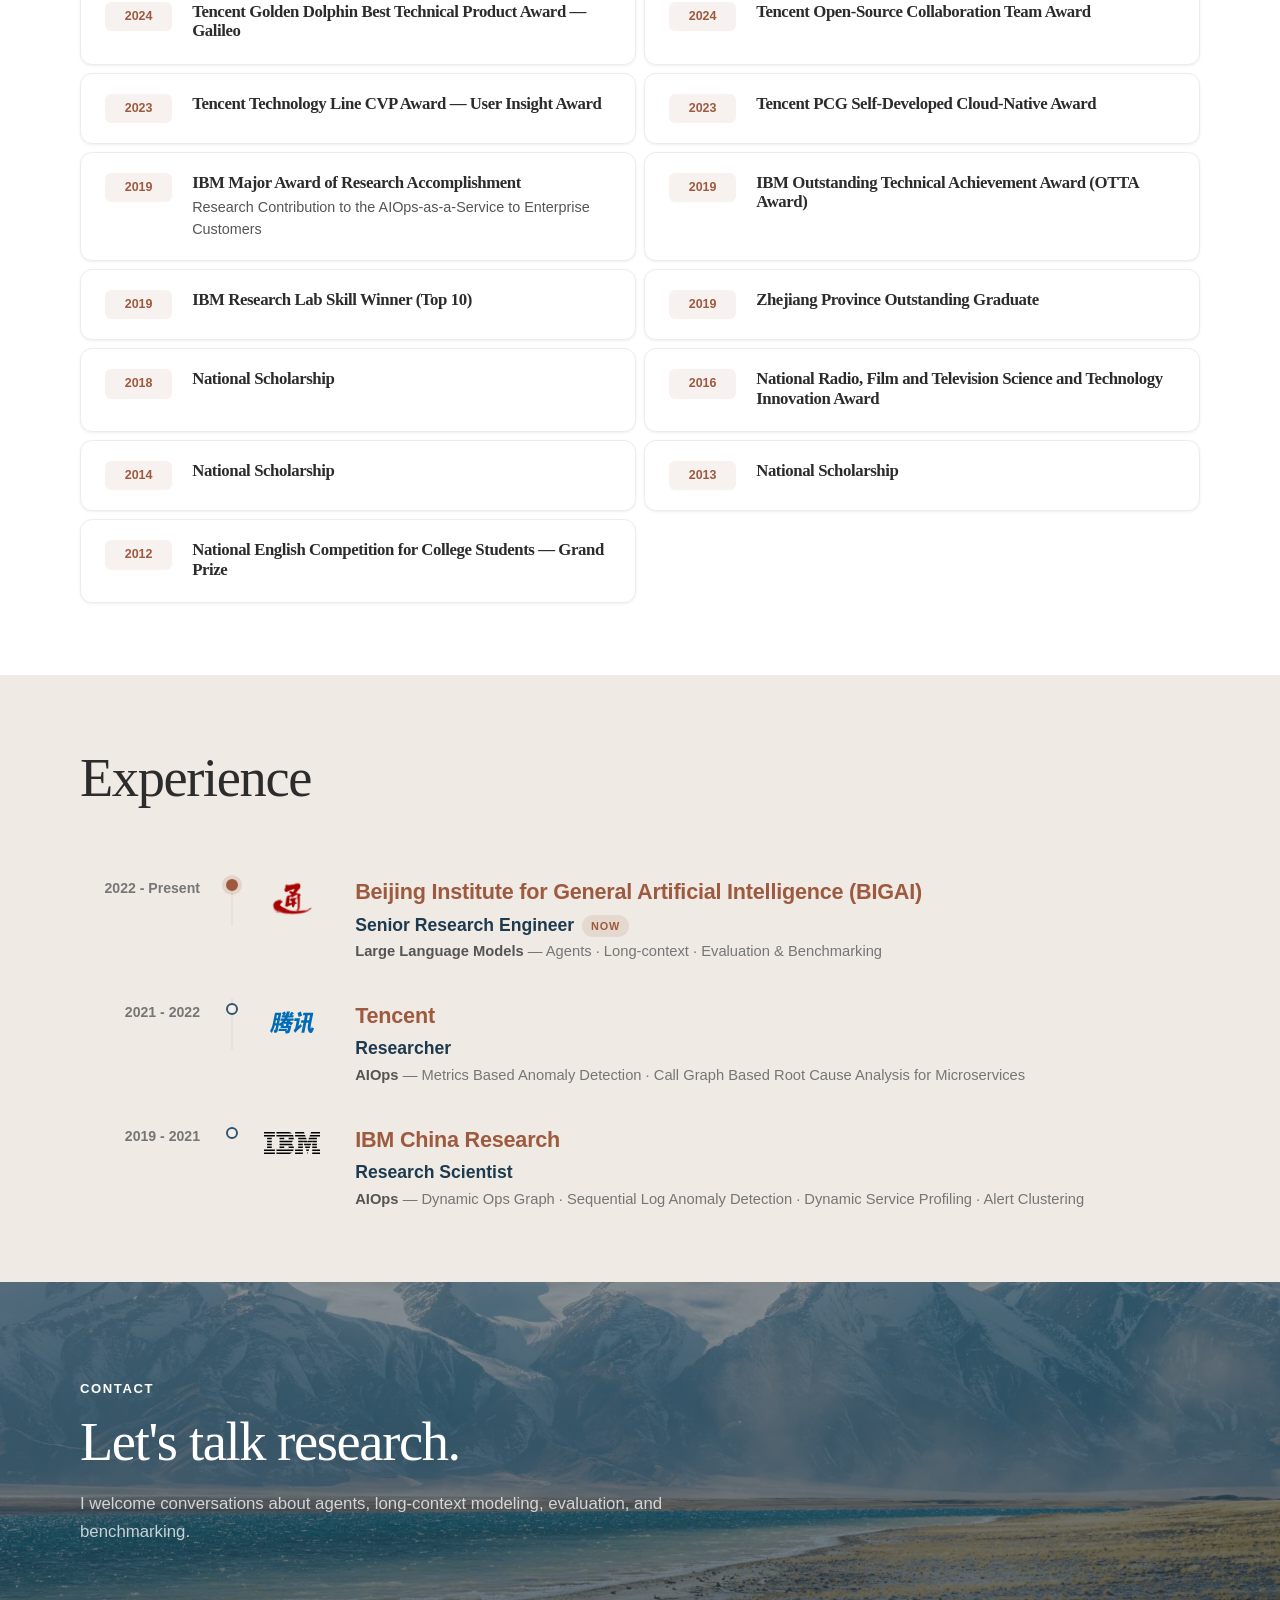
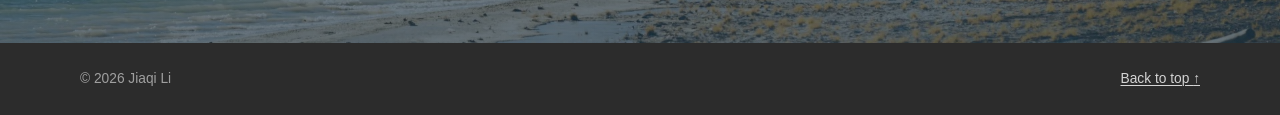
==== commit c79ae43a: "Remove favicon references" ====
--- a/index.html
+++ b/index.html
@@ -8,8 +8,6 @@
   <meta name="author" content="Jiaqi Li">
   <meta name="theme-color" content="#f5e8d8">
   <link rel="canonical" href="https://jiaqili.github.io/">
-  <link rel="icon" type="image/png" sizes="32x32" href="/favicon-32x32.png">
-  <link rel="icon" type="image/png" sizes="16x16" href="/favicon-16x16.png">
   <link rel="stylesheet" href="/css/style.css">
 
   <meta property="og:type" content="profile">
--- a/css/style.css
+++ b/css/style.css
@@ -559,7 +559,7 @@
 
 .contact-section {
   padding-block: clamp(3.5rem, 8vw, 6rem);
-  background: linear-gradient(rgba(30, 58, 79, 0.9), rgba(30, 58, 79, 0.95)), url("/images/bg.webp") center / cover;
+  background: linear-gradient(rgba(30, 58, 79, 0.5), rgba(30, 58, 79, 0.65)), url("/images/background/xizang.webp") center / cover;
   color: white;
 }
 
